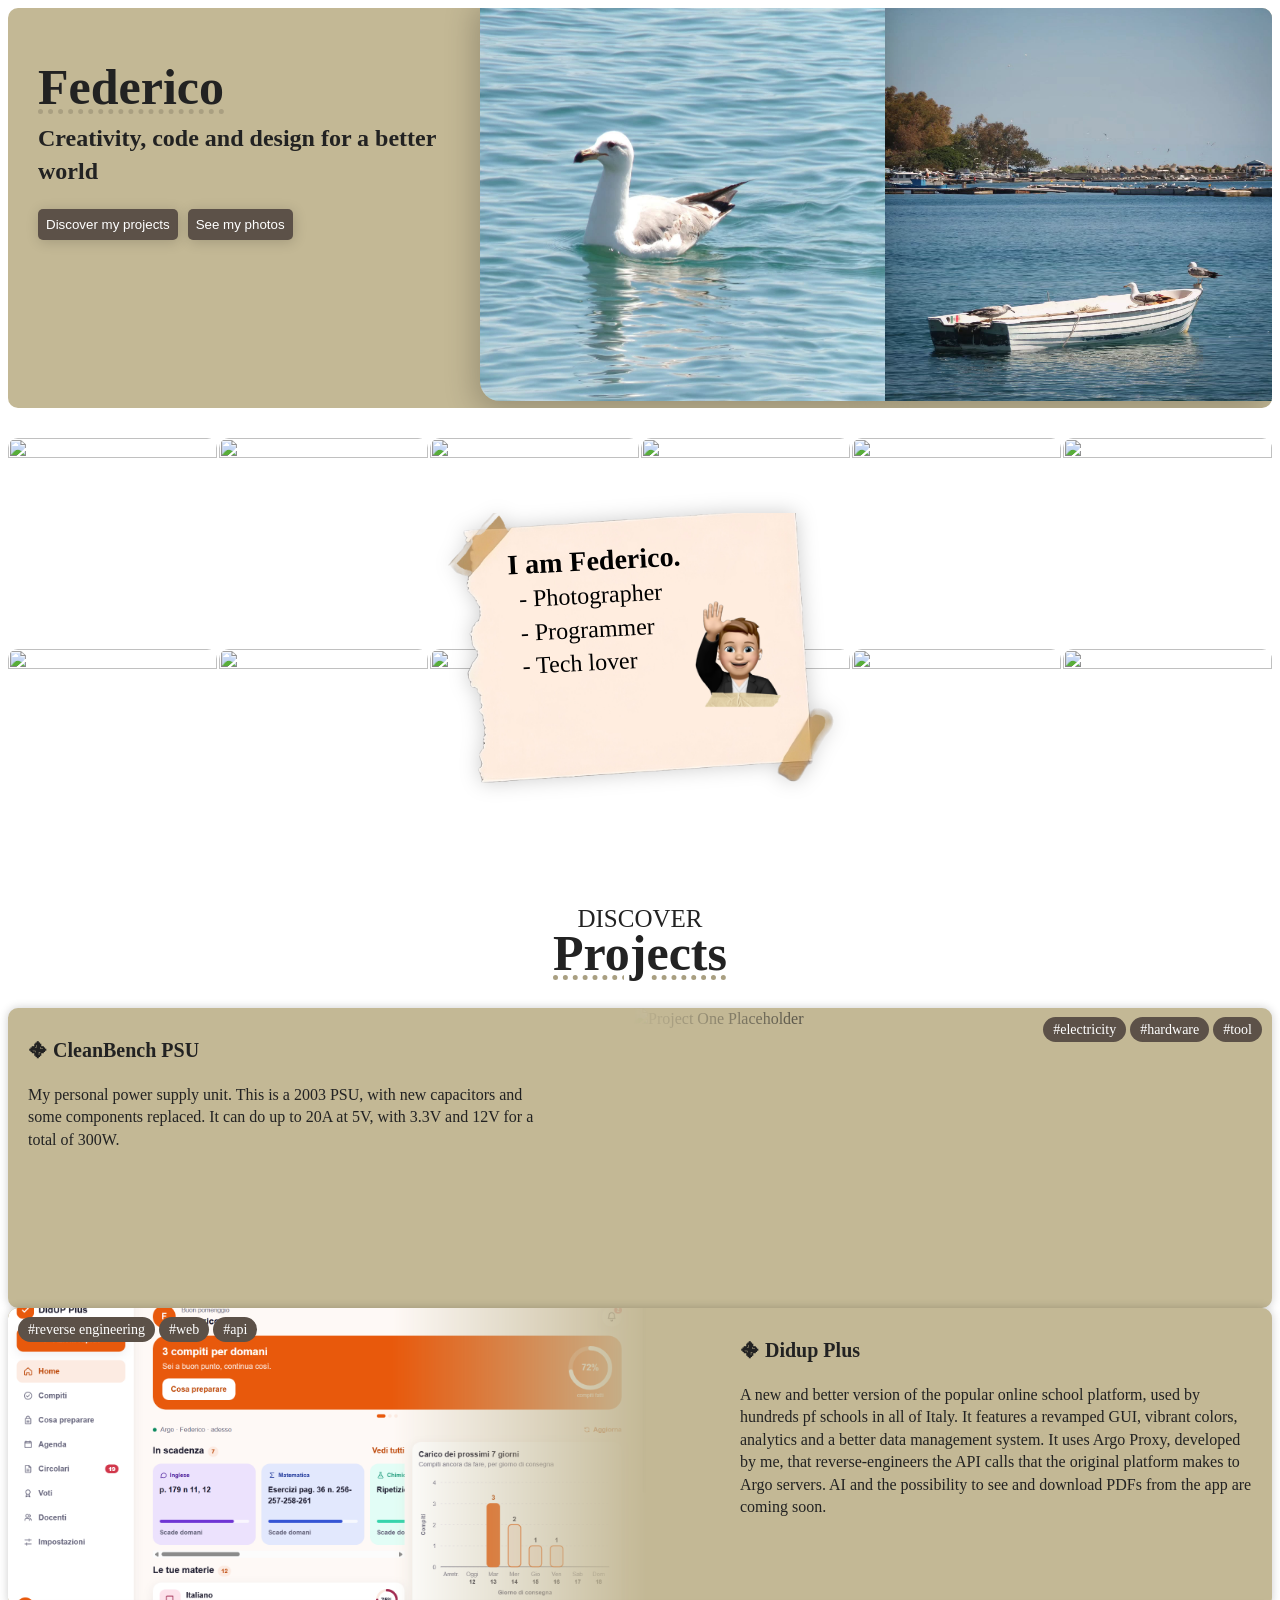
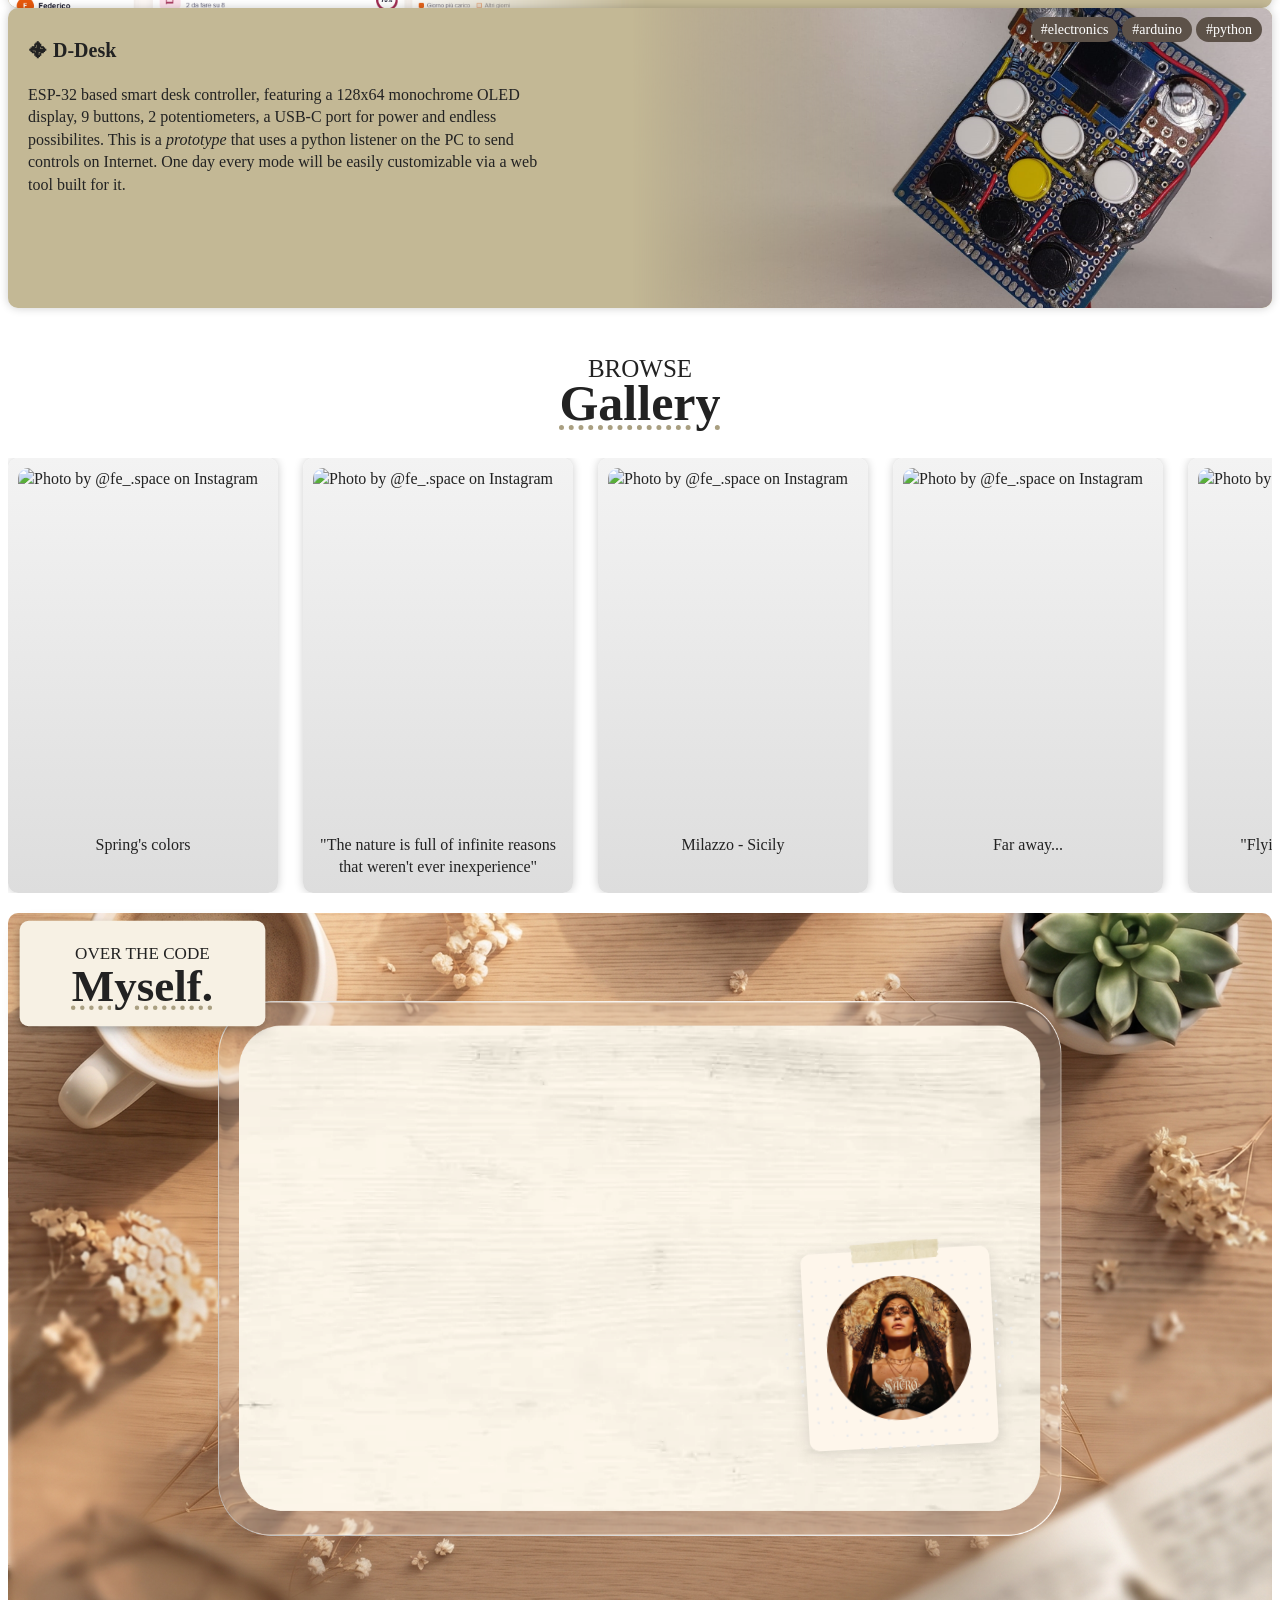
==== index.html @ 1bcc0d18 "Added a new section: over the code - myself." ====
<!doctype html>
<html class="no-js" lang="en">

<head>
  <meta charset="utf-8">
  <meta name="viewport" content="width=device-width, initial-scale=1">
  <title></title>
  <link rel="stylesheet" href="css/style.css">
  <meta name="description" content="">

  <meta property="og:title" content="">
  <meta property="og:type" content="">
  <meta property="og:url" content="">
  <meta property="og:image" content="">
  <meta property="og:image:alt" content="">

  <link rel="icon" href="/favicon.ico" sizes="any">
  <link rel="icon" href="/icon.svg" type="image/svg+xml">
  <link rel="apple-touch-icon" href="icon.png">

  <link rel="manifest" href="site.webmanifest">
  <meta name="theme-color" content="#fafafa">

</head>

<body>

  <!-- Add your site or application content here -->
  <div class="header">
    <div>
      <h1>Federico</h1>
      <h2>Creativity, code and design for a better world</h2>
      <div style="display: flex; flex-direction: row; align-items: center; gap: 10px">
        <button class="landbutton" href="#projects" onclick="document.getElementById('projects').scrollIntoView({behavior:'smooth'})">Discover my projects</button>
        <button class="landbutton">See my photos</button>
      </div>
    </div>
    <div style="display: flex; flex-direction: row; align-items: center; margin-left: 20px;">
      <img class="img" src="img/fotografia2.jpg" alt="Fotografia scattata da Federico Mollura. @fe_.space su Instagram" style="width: 45vh; height: 45vh; border-bottom-left-radius: 20px; z-index: 1;">
      <img class="img" src="img/fotografia.jpg" alt="Fotografia scattata da Federico Mollura. @fe_.space su Instagram" style="width: 43vh; height: 45vh;">
    </div>
  </div>
  <div class="whoiam">
    <div class="papernote">
      <div style="display: flex; flex-direction: row;">
        <p style="z-index: 1; color: black; font-size: 28px; transform: rotate(-3deg);"><strong>I am Federico.</strong></p>
        <img src="img/Firefly.png" style="width: 110px; height: 130px; background-size: contain; transform: translateY(60%)">
      </div>
      <p style="z-index: 1; color: black; font-size: 24px; transform: translateY(-90%) rotate(-3deg) translateX(-40%);">- Photographer <br>- Programmer<br>- Tech lover</p>
    </div>
    <div class="photoback">
      <img src="https://scontent-mxp1-1.cdninstagram.com/v/t51.82787-15/694752211_17926514304295552_3298566990428655380_n.heic?stp=dst-jpg_e35_tt6&_nc_cat=103&ig_cache_key=Mzg5NDkzMTY3MTYwOTU4NDUyNQ%3D%3D.3-ccb7-5&ccb=7-5&_nc_sid=58cdad&efg=eyJ2ZW5jb2RlX3RhZyI6IkNBUk9VU0VMX0lURU0ueHBpZHMuMTQ0MC5zZHIucmVndWxhcl9waG90by5DMyJ9&_nc_ohc=cgPvS-RehRUQ7kNvwHwN7tc&_nc_oc=AdpQob0wAF5-AgLeHb43C_I-YpGAQAh4UIuR8sUR1M51J4yQ15p5r2DZGm0qpWw2BRM&_nc_zt=23&_nc_ht=scontent-mxp1-1.cdninstagram.com&_nc_gid=dNH8mIDkaWJFCeUypTxeTg&_nc_ss=7b6a8&oh=00_AQPoujNnMoCywHDgbZoyiYGn2Vu1UxhY-8ObObSAnesJBA&oe=6AD1AC8B" class="photobackimg">
      <img src="https://scontent-mxp2-1.cdninstagram.com/v/t51.82787-15/616162333_17909424300295552_1090609740255352349_n.heic?stp=dst-jpg_e35_tt6&_nc_cat=109&ig_cache_key=MzgwOTkxMDc1Mzc0NzI3OTExNA%3D%3D.3-ccb7-5&ccb=7-5&_nc_sid=58cdad&efg=eyJ2ZW5jb2RlX3RhZyI6IkNBUk9VU0VMX0lURU0ueHBpZHMuMTQ0MC5zZHIucmVndWxhcl9waG90by5DMyJ9&_nc_ohc=xv7ro9w3o4gQ7kNvwHVk40H&_nc_oc=AdqWUt0wAMclQB5NsagentM06WYPrIeSrCgJX_n8h07zLFzEmczkd-1oettVkatBZa0&_nc_zt=23&_nc_ht=scontent-mxp2-1.cdninstagram.com&_nc_gid=dNH8mIDkaWJFCeUypTxeTg&_nc_ss=7b6a8&oh=00_AQNoSjO0k5PsClSF3qZrsclelx2lszEYRwxxM0TgTSX8Wg&oe=6AD1A4A9" class="photobackimg">
      <img src="https://scontent-mxp1-1.cdninstagram.com/v/t51.82787-15/684208498_17924137611295552_2024595250336661425_n.heic?stp=dst-jpg_e35_tt6&_nc_cat=103&ig_cache_key=Mzg4NDA3NDQxNTkzNjA2NDI2MQ%3D%3D.3-ccb7-5&ccb=7-5&_nc_sid=58cdad&efg=eyJ2ZW5jb2RlX3RhZyI6IkNBUk9VU0VMX0lURU0ueHBpZHMuMTQ0MC5zZHIucmVndWxhcl9waG90by5DMyJ9&_nc_ohc=EcfKnEUEhAAQ7kNvwEAsdLp&_nc_oc=Adr420mxPPPlWw6ymq4kDrSqRyITiFeHodePIASRgletDROq-ReJRmqVRAIqQtpwiuo&_nc_zt=23&_nc_ht=scontent-mxp1-1.cdninstagram.com&_nc_gid=dNH8mIDkaWJFCeUypTxeTg&_nc_ss=7b6a8&oh=00_AQOz_FYwjhmOEG32XuL4PatWstpo5vKPodazbo3YTDf9tQ&oe=6AD19E1F" class="photobackimg">
      <img src="https://scontent-mxp2-1.cdninstagram.com/v/t51.82787-15/608406756_17907754653295552_7006275086131596168_n.heic?stp=dst-jpg_e35_tt6&_nc_cat=105&ig_cache_key=Mzc5ODk3MTU5MTgxNzAzMzg0Mw%3D%3D.3-ccb7-5&ccb=7-5&_nc_sid=58cdad&efg=eyJ2ZW5jb2RlX3RhZyI6IkNBUk9VU0VMX0lURU0ueHBpZHMuMTQ0MC5zZHIucmVndWxhcl9waG90by5DMyJ9&_nc_ohc=SEUB8qQCjRgQ7kNvwFvphNo&_nc_oc=AdrvPaqAnakDbFEPl8axDrhUiRTSGCzMApWlQC8gNvZ5E_OahvaMd8v67qdavDLX_xY&_nc_zt=23&_nc_ht=scontent-mxp2-1.cdninstagram.com&_nc_gid=dNH8mIDkaWJFCeUypTxeTg&_nc_ss=7b6a8&oh=00_AQNknQl9N2tx6g5XS2Al_kOX8jm-vg8PSTo5MywN5COUvA&oe=6AD188EA" class="photobackimg">
      <img src="https://scontent-mxp2-1.cdninstagram.com/v/t51.82787-15/681056170_17924137563295552_4009457221015668045_n.heic?stp=dst-jpg_e35_tt6&_nc_cat=101&ig_cache_key=Mzg4NDA3NDM4NDE4NTE5MzEzNw%3D%3D.3-ccb7-5&ccb=7-5&_nc_sid=58cdad&efg=eyJ2ZW5jb2RlX3RhZyI6IkNBUk9VU0VMX0lURU0ueHBpZHMuMTQ0MC5zZHIucmVndWxhcl9waG90by5DMyJ9&_nc_ohc=TD1xwTYC-ysQ7kNvwHramKO&_nc_oc=Ado3m3O-HeqvvLOb9w5Qrs8aoJ1orafLYqoTeqK_AkHueaYYT0u5CmBem3LLqYk8bJo&_nc_zt=23&_nc_ht=scontent-mxp2-1.cdninstagram.com&_nc_gid=dNH8mIDkaWJFCeUypTxeTg&_nc_ss=7b6a8&oh=00_AQP6PbFtaxqYSE9VRQ-NRLhXYcXr_UIccOnSUKl7US3bpA&oe=6AD1A9E0" class="photobackimg">
      <img src="https://scontent-mxp2-1.cdninstagram.com/v/t51.82787-15/684162093_17924137593295552_3014340497567656735_n.heic?stp=dst-jpg_e35_tt6&_nc_cat=109&ig_cache_key=Mzg4NDA3NDM5OTMyNjYzNjk4NQ%3D%3D.3-ccb7-5&ccb=7-5&_nc_sid=58cdad&efg=eyJ2ZW5jb2RlX3RhZyI6IkNBUk9VU0VMX0lURU0ueHBpZHMuMTQ0MC5zZHIucmVndWxhcl9waG90by5DMyJ9&_nc_ohc=LmqUnTvnvbwQ7kNvwH_dIGx&_nc_oc=AdqQ9IF3yCAqDwpEjJ2bK5F44qQY5JJHq5PNQnxsGq5p04-B-uD_vTEihPMJnhLcBA4&_nc_zt=23&_nc_ht=scontent-mxp2-1.cdninstagram.com&_nc_gid=dNH8mIDkaWJFCeUypTxeTg&_nc_ss=7b6a8&oh=00_AQMqi_IdToc8ftIkXJNPtsyHjmcD3UmqscFrNGr_zoO5VA&oe=6AD18735" class="photobackimg">
      <img src="https://scontent-mxp2-1.cdninstagram.com/v/t51.82787-15/695781601_17926514322295552_8748760859803264973_n.heic?stp=dst-jpg_e35_tt6&_nc_cat=104&ig_cache_key=Mzg5NDkzMTY4NTE0ODc4MjU2Nw%3D%3D.3-ccb7-5&ccb=7-5&_nc_sid=58cdad&efg=eyJ2ZW5jb2RlX3RhZyI6IkNBUk9VU0VMX0lURU0ueHBpZHMuMTQ0MC5zZHIucmVndWxhcl9waG90by5DMyJ9&_nc_ohc=1Dll3xRfqa0Q7kNvwEc632O&_nc_oc=Ado099y5XY-pFJCdnTEdplwKBaGVZkJkr2iOchKQCu3lELO1SjQH61U6QUEWkdsQb3k&_nc_zt=23&_nc_ht=scontent-mxp2-1.cdninstagram.com&_nc_gid=dNH8mIDkaWJFCeUypTxeTg&_nc_ss=7b6a8&oh=00_AQPZQsX_peacdXVEYnKarLlObcVT_4yBEJcA6Gv8-zd9Mw&oe=6AD192C0" class="photobackimg">
      <img src="https://scontent-mxp2-1.cdninstagram.com/v/t51.82787-15/658763456_17920599369295552_7227553354854781475_n.heic?stp=dst-jpg_e35_tt6&_nc_cat=101&ig_cache_key=Mzg2NzE4MTc3MTM4OTc5MjYzMA%3D%3D.3-ccb7-5&ccb=7-5&_nc_sid=58cdad&efg=eyJ2ZW5jb2RlX3RhZyI6IkNBUk9VU0VMX0lURU0ueHBpZHMuMTQ0MC5zZHIucmVndWxhcl9waG90by5DMyJ9&_nc_ohc=xHzm9lUxoq0Q7kNvwHctCcX&_nc_oc=Adp4pfMtPn2g9r-iwYJcGnEieQkPtrDiVEeDm8JBI3C98L9-Tq2EeoF90QJVkQMMEXk&_nc_zt=23&_nc_ht=scontent-mxp2-1.cdninstagram.com&_nc_gid=dNH8mIDkaWJFCeUypTxeTg&_nc_ss=7b6a8&oh=00_AQMKCWttY4_UJ9Wreb9G_5nC-Uh0C0TL7T-vhMZNt8SL2g&oe=6AD18E9E" class="photobackimg">
      <img src="https://scontent-mxp1-1.cdninstagram.com/v/t51.82787-15/658961720_17920599315295552_2934881445820706120_n.heic?stp=dst-jpg_e35_tt6&_nc_cat=102&ig_cache_key=Mzg2NzE4MTczNjQyNjA3MDMzNQ%3D%3D.3-ccb7-5&ccb=7-5&_nc_sid=58cdad&efg=eyJ2ZW5jb2RlX3RhZyI6IkNBUk9VU0VMX0lURU0ueHBpZHMuMTQ0MC5zZHIucmVndWxhcl9waG90by5DMyJ9&_nc_ohc=80_34mojnUkQ7kNvwGx478x&_nc_oc=AdoRRWns4FPf0Mc8I5EWmGHODAFQc4zSyjw266eK30IcvH_wJqQ6UV1InE6ZtcKmPzg&_nc_zt=23&_nc_ht=scontent-mxp1-1.cdninstagram.com&_nc_gid=dNH8mIDkaWJFCeUypTxeTg&_nc_ss=7b6a8&oh=00_AQM7fR5BIuxoZ0aROgdprdzziXCPLuQsQTG9H9-d3awNew&oe=6AD1AEFC" class="photobackimg">
      <img src="https://scontent-mxp2-1.cdninstagram.com/v/t51.82787-15/571837122_17900730696295552_5895396275147278795_n.heic?stp=dst-jpg_e35_tt6&_nc_cat=104&ig_cache_key=Mzc1MTc5MzcwMzA3MDI4OTExNQ%3D%3D.3-ccb7-5&ccb=7-5&_nc_sid=58cdad&efg=eyJ2ZW5jb2RlX3RhZyI6IkNBUk9VU0VMX0lURU0ueHBpZHMuMTQ0MC5zZHIucmVndWxhcl9waG90by5DMyJ9&_nc_ohc=0KFy6a3DV8AQ7kNvwGQMsv2&_nc_oc=AdoYFnvGBBFdpG702iW-UG3xGVJoVMmoIKmcmp5yKw4nmY_5c2W5laE9tKIXVbucOFg&_nc_zt=23&_nc_ht=scontent-mxp2-1.cdninstagram.com&_nc_gid=dNH8mIDkaWJFCeUypTxeTg&_nc_ss=7b6a8&oh=00_AQOWqCmMSt1dlntGtEIUZlEiqBJ1DheJGPPYTglCNn6D5g&oe=6AD1B961" class="photobackimg">
      <img src="https://scontent-mxp1-1.cdninstagram.com/v/t51.82787-15/694752211_17926514304295552_3298566990428655380_n.heic?stp=dst-jpg_e35_tt6&_nc_cat=103&ig_cache_key=Mzg5NDkzMTY3MTYwOTU4NDUyNQ%3D%3D.3-ccb7-5&ccb=7-5&_nc_sid=58cdad&efg=eyJ2ZW5jb2RlX3RhZyI6IkNBUk9VU0VMX0lURU0ueHBpZHMuMTQ0MC5zZHIucmVndWxhcl9waG90by5DMyJ9&_nc_ohc=cgPvS-RehRUQ7kNvwHwN7tc&_nc_oc=AdpQob0wAF5-AgLeHb43C_I-YpGAQAh4UIuR8sUR1M51J4yQ15p5r2DZGm0qpWw2BRM&_nc_zt=23&_nc_ht=scontent-mxp1-1.cdninstagram.com&_nc_gid=dNH8mIDkaWJFCeUypTxeTg&_nc_ss=7b6a8&oh=00_AQPoujNnMoCywHDgbZoyiYGn2Vu1UxhY-8ObObSAnesJBA&oe=6AD1AC8B" class="photobackimghid">
      <img src="https://scontent-mxp2-1.cdninstagram.com/v/t51.82787-15/616162333_17909424300295552_1090609740255352349_n.heic?stp=dst-jpg_e35_tt6&_nc_cat=109&ig_cache_key=MzgwOTkxMDc1Mzc0NzI3OTExNA%3D%3D.3-ccb7-5&ccb=7-5&_nc_sid=58cdad&efg=eyJ2ZW5jb2RlX3RhZyI6IkNBUk9VU0VMX0lURU0ueHBpZHMuMTQ0MC5zZHIucmVndWxhcl9waG90by5DMyJ9&_nc_ohc=xv7ro9w3o4gQ7kNvwHVk40H&_nc_oc=AdqWUt0wAMclQB5NsagentM06WYPrIeSrCgJX_n8h07zLFzEmczkd-1oettVkatBZa0&_nc_zt=23&_nc_ht=scontent-mxp2-1.cdninstagram.com&_nc_gid=dNH8mIDkaWJFCeUypTxeTg&_nc_ss=7b6a8&oh=00_AQNoSjO0k5PsClSF3qZrsclelx2lszEYRwxxM0TgTSX8Wg&oe=6AD1A4A9" class="photobackimghid">
    </div>
  </div>

  <div class="projects" id="projects">
    <div class="title">
      <p>DISCOVER</p>
      <h1>Projects</h1>
    </div>
    <div class="project">
      <div class="project-pills">
        <span class="pill">#electricity</span>
        <span class="pill">#hardware</span>
        <span class="pill">#tool</span>
      </div>
      <div class="project-content">
        <h3>🟇 CleanBench PSU</h3>
        <p>My personal power supply unit. This is a 2003 PSU, with new capacitors and some components replaced. It can do up to 20A at 5V, with 3.3V and 12V for a total of 300W.</p>
      </div>
      <img src="https://www.minitool.com/images/uploads/2020/08/power-supply-unit-1.jpg" alt="Project One Placeholder">
    </div>
    <div class="project-rev">
      <div class="project-pills-rev">
        <span class="pill-rev">#reverse engineering</span>
        <span class="pill-rev">#web</span>
        <span class="pill-rev">#api</span>
      </div>
      <div class="project-content-rev">
        <h3>🟇 Didup Plus</h3>
            <p>A new and better version of the popular online school platform, used by hundreds pf schools in all of Italy. It features a revamped GUI, vibrant colors, analytics and a better data management system. It uses Argo Proxy, developed by me, that reverse-engineers the API calls that the original platform makes to Argo servers. AI and the possibility to see and download PDFs from the app are coming soon.</p>
      </div>
      <img src="img/DidUP%20Plus.png" alt="Project Two Placeholder">
    </div>
    <div class="project">
      <div class="project-pills">
        <span class="pill">#electronics</span>
        <span class="pill">#arduino</span>
        <span class="pill">#python</span>
      </div>
      <div class="project-content">
        <h3>🟇 D-Desk</h3>
        <p>ESP-32 based smart desk controller, featuring a 128x64 monochrome OLED display, 9 buttons, 2 potentiometers, a USB-C port for power and endless possibilites. This is a <em>prototype</em> that uses a python listener on the PC to send controls on Internet. One day every mode will be easily customizable via a web tool built for it.</p>
      </div>
      <img src="img/d-desk.jpeg" alt="D-Desk">
    </div>
  </div>
  <div id="photos" class="photos">
    <div class="title">
      <p>BROWSE</p>
      <h1>Gallery</h1>
    </div>
    <div class="gallery-cards" tab-index="0">
      <div class="track">
        <!-- Primo set -->
        <div class="card"><img src="https://scontent-mxp1-1.cdninstagram.com/v/t51.82787-15/694752211_17926514304295552_3298566990428655380_n.heic?stp=dst-jpg_e35_tt6&_nc_cat=103&ig_cache_key=Mzg5NDkzMTY3MTYwOTU4NDUyNQ%3D%3D.3-ccb7-5&ccb=7-5&_nc_sid=58cdad&efg=eyJ2ZW5jb2RlX3RhZyI6IkNBUk9VU0VMX0lURU0ueHBpZHMuMTQ0MC5zZHIucmVndWxhcl9waG90by5DMyJ9&_nc_ohc=cgPvS-RehRUQ7kNvwHwN7tc&_nc_oc=AdpQob0wAF5-AgLeHb43C_I-YpGAQAh4UIuR8sUR1M51J4yQ15p5r2DZGm0qpWw2BRM&_nc_zt=23&_nc_ht=scontent-mxp1-1.cdninstagram.com&_nc_gid=dNH8mIDkaWJFCeUypTxeTg&_nc_ss=7b6a8&oh=00_AQPoujNnMoCywHDgbZoyiYGn2Vu1UxhY-8ObObSAnesJBA&oe=6AD1AC8B" alt="Photo by @fe_.space on Instagram"><p>Spring's colors</p></div>
        <div class="card"><img src="https://scontent-mxp2-1.cdninstagram.com/v/t51.82787-15/616162333_17909424300295552_1090609740255352349_n.heic?stp=dst-jpg_e35_tt6&_nc_cat=109&ig_cache_key=MzgwOTkxMDc1Mzc0NzI3OTExNA%3D%3D.3-ccb7-5&ccb=7-5&_nc_sid=58cdad&efg=eyJ2ZW5jb2RlX3RhZyI6IkNBUk9VU0VMX0lURU0ueHBpZHMuMTQ0MC5zZHIucmVndWxhcl9waG90by5DMyJ9&_nc_ohc=xv7ro9w3o4gQ7kNvwHVk40H&_nc_oc=AdqWUt0wAMclQB5NsagentM06WYPrIeSrCgJX_n8h07zLFzEmczkd-1oettVkatBZa0&_nc_zt=23&_nc_ht=scontent-mxp2-1.cdninstagram.com&_nc_gid=dNH8mIDkaWJFCeUypTxeTg&_nc_ss=7b6a8&oh=00_AQNoSjO0k5PsClSF3qZrsclelx2lszEYRwxxM0TgTSX8Wg&oe=6AD1A4A9" alt="Photo by @fe_.space on Instagram"><p>"The nature is full of infinite reasons that weren't ever inexperience"</p></div>
        <div class="card"><img src="https://scontent-mxp1-1.cdninstagram.com/v/t51.82787-15/684208498_17924137611295552_2024595250336661425_n.heic?stp=dst-jpg_e35_tt6&_nc_cat=103&ig_cache_key=Mzg4NDA3NDQxNTkzNjA2NDI2MQ%3D%3D.3-ccb7-5&ccb=7-5&_nc_sid=58cdad&efg=eyJ2ZW5jb2RlX3RhZyI6IkNBUk9VU0VMX0lURU0ueHBpZHMuMTQ0MC5zZHIucmVndWxhcl9waG90by5DMyJ9&_nc_ohc=EcfKnEUEhAAQ7kNvwEAsdLp&_nc_oc=Adr420mxPPPlWw6ymq4kDrSqRyITiFeHodePIASRgletDROq-ReJRmqVRAIqQtpwiuo&_nc_zt=23&_nc_ht=scontent-mxp1-1.cdninstagram.com&_nc_gid=dNH8mIDkaWJFCeUypTxeTg&_nc_ss=7b6a8&oh=00_AQOz_FYwjhmOEG32XuL4PatWstpo5vKPodazbo3YTDf9tQ&oe=6AD19E1F" alt="Photo by @fe_.space on Instagram"><p>Milazzo - Sicily</p></div>
        <div class="card"><img src="https://scontent-mxp2-1.cdninstagram.com/v/t51.82787-15/608406756_17907754653295552_7006275086131596168_n.heic?stp=dst-jpg_e35_tt6&_nc_cat=105&ig_cache_key=Mzc5ODk3MTU5MTgxNzAzMzg0Mw%3D%3D.3-ccb7-5&ccb=7-5&_nc_sid=58cdad&efg=eyJ2ZW5jb2RlX3RhZyI6IkNBUk9VU0VMX0lURU0ueHBpZHMuMTQ0MC5zZHIucmVndWxhcl9waG90by5DMyJ9&_nc_ohc=SEUB8qQCjRgQ7kNvwFvphNo&_nc_oc=AdrvPaqAnakDbFEPl8axDrhUiRTSGCzMApWlQC8gNvZ5E_OahvaMd8v67qdavDLX_xY&_nc_zt=23&_nc_ht=scontent-mxp2-1.cdninstagram.com&_nc_gid=dNH8mIDkaWJFCeUypTxeTg&_nc_ss=7b6a8&oh=00_AQNknQl9N2tx6g5XS2Al_kOX8jm-vg8PSTo5MywN5COUvA&oe=6AD188EA" alt="Photo by @fe_.space on Instagram"><p>Far away...</p></div>
        <div class="card"><img src="https://scontent-mxp2-1.cdninstagram.com/v/t51.82787-15/681056170_17924137563295552_4009457221015668045_n.heic?stp=dst-jpg_e35_tt6&_nc_cat=101&ig_cache_key=Mzg4NDA3NDM4NDE4NTE5MzEzNw%3D%3D.3-ccb7-5&ccb=7-5&_nc_sid=58cdad&efg=eyJ2ZW5jb2RlX3RhZyI6IkNBUk9VU0VMX0lURU0ueHBpZHMuMTQ0MC5zZHIucmVndWxhcl9waG90by5DMyJ9&_nc_ohc=TD1xwTYC-ysQ7kNvwHramKO&_nc_oc=Ado3m3O-HeqvvLOb9w5Qrs8aoJ1orafLYqoTeqK_AkHueaYYT0u5CmBem3LLqYk8bJo&_nc_zt=23&_nc_ht=scontent-mxp2-1.cdninstagram.com&_nc_gid=dNH8mIDkaWJFCeUypTxeTg&_nc_ss=7b6a8&oh=00_AQP6PbFtaxqYSE9VRQ-NRLhXYcXr_UIccOnSUKl7US3bpA&oe=6AD1A9E0" alt="Photo by @fe_.space on Instagram"><p>"Flying above all of this."</p></div>
        <div class="card"><img src="https://scontent-mxp2-1.cdninstagram.com/v/t51.82787-15/684162093_17924137593295552_3014340497567656735_n.heic?stp=dst-jpg_e35_tt6&_nc_cat=109&ig_cache_key=Mzg4NDA3NDM5OTMyNjYzNjk4NQ%3D%3D.3-ccb7-5&ccb=7-5&_nc_sid=58cdad&efg=eyJ2ZW5jb2RlX3RhZyI6IkNBUk9VU0VMX0lURU0ueHBpZHMuMTQ0MC5zZHIucmVndWxhcl9waG90by5DMyJ9&_nc_ohc=LmqUnTvnvbwQ7kNvwH_dIGx&_nc_oc=AdqQ9IF3yCAqDwpEjJ2bK5F44qQY5JJHq5PNQnxsGq5p04-B-uD_vTEihPMJnhLcBA4&_nc_zt=23&_nc_ht=scontent-mxp2-1.cdninstagram.com&_nc_gid=dNH8mIDkaWJFCeUypTxeTg&_nc_ss=7b6a8&oh=00_AQMqi_IdToc8ftIkXJNPtsyHjmcD3UmqscFrNGr_zoO5VA&oe=6AD18735" alt="Photo by @fe_.space on Instagram"><p>"How do you explain the sea to those who only see water..."</p></div>
        <!-- Secondo set (copia identica) -->
        <div class="card"><img src="https://scontent-mxp1-1.cdninstagram.com/v/t51.82787-15/694752211_17926514304295552_3298566990428655380_n.heic?stp=dst-jpg_e35_tt6&_nc_cat=103&ig_cache_key=Mzg5NDkzMTY3MTYwOTU4NDUyNQ%3D%3D.3-ccb7-5&ccb=7-5&_nc_sid=58cdad&efg=eyJ2ZW5jb2RlX3RhZyI6IkNBUk9VU0VMX0lURU0ueHBpZHMuMTQ0MC5zZHIucmVndWxhcl9waG90by5DMyJ9&_nc_ohc=cgPvS-RehRUQ7kNvwHwN7tc&_nc_oc=AdpQob0wAF5-AgLeHb43C_I-YpGAQAh4UIuR8sUR1M51J4yQ15p5r2DZGm0qpWw2BRM&_nc_zt=23&_nc_ht=scontent-mxp1-1.cdninstagram.com&_nc_gid=dNH8mIDkaWJFCeUypTxeTg&_nc_ss=7b6a8&oh=00_AQPoujNnMoCywHDgbZoyiYGn2Vu1UxhY-8ObObSAnesJBA&oe=6AD1AC8B" alt="Milazzo - Sicily"><p>Milazzo - Sicily</p></div>
        <div class="card"><img src="https://scontent-mxp2-1.cdninstagram.com/v/t51.82787-15/616162333_17909424300295552_1090609740255352349_n.heic?stp=dst-jpg_e35_tt6&_nc_cat=109&ig_cache_key=MzgwOTkxMDc1Mzc0NzI3OTExNA%3D%3D.3-ccb7-5&ccb=7-5&_nc_sid=58cdad&efg=eyJ2ZW5jb2RlX3RhZyI6IkNBUk9VU0VMX0lURU0ueHBpZHMuMTQ0MC5zZHIucmVndWxhcl9waG90by5DMyJ9&_nc_ohc=xv7ro9w3o4gQ7kNvwHVk40H&_nc_oc=AdqWUt0wAMclQB5NsagentM06WYPrIeSrCgJX_n8h07zLFzEmczkd-1oettVkatBZa0&_nc_zt=23&_nc_ht=scontent-mxp2-1.cdninstagram.com&_nc_gid=dNH8mIDkaWJFCeUypTxeTg&_nc_ss=7b6a8&oh=00_AQNoSjO0k5PsClSF3qZrsclelx2lszEYRwxxM0TgTSX8Wg&oe=6AD1A4A9" alt="Milazzo - Sicily"><p>Milazzo - Sicily</p></div>
        <div class="card"><img src="https://scontent-mxp1-1.cdninstagram.com/v/t51.82787-15/684208498_17924137611295552_2024595250336661425_n.heic?stp=dst-jpg_e35_tt6&_nc_cat=103&ig_cache_key=Mzg4NDA3NDQxNTkzNjA2NDI2MQ%3D%3D.3-ccb7-5&ccb=7-5&_nc_sid=58cdad&efg=eyJ2ZW5jb2RlX3RhZyI6IkNBUk9VU0VMX0lURU0ueHBpZHMuMTQ0MC5zZHIucmVndWxhcl9waG90by5DMyJ9&_nc_ohc=EcfKnEUEhAAQ7kNvwEAsdLp&_nc_oc=Adr420mxPPPlWw6ymq4kDrSqRyITiFeHodePIASRgletDROq-ReJRmqVRAIqQtpwiuo&_nc_zt=23&_nc_ht=scontent-mxp1-1.cdninstagram.com&_nc_gid=dNH8mIDkaWJFCeUypTxeTg&_nc_ss=7b6a8&oh=00_AQOz_FYwjhmOEG32XuL4PatWstpo5vKPodazbo3YTDf9tQ&oe=6AD19E1F" alt="Milazzo - Sicily"><p>Milazzo - Sicily</p></div>
        <div class="card"><img src="https://scontent-mxp2-1.cdninstagram.com/v/t51.82787-15/608406756_17907754653295552_7006275086131596168_n.heic?stp=dst-jpg_e35_tt6&_nc_cat=105&ig_cache_key=Mzc5ODk3MTU5MTgxNzAzMzg0Mw%3D%3D.3-ccb7-5&ccb=7-5&_nc_sid=58cdad&efg=eyJ2ZW5jb2RlX3RhZyI6IkNBUk9VU0VMX0lURU0ueHBpZHMuMTQ0MC5zZHIucmVndWxhcl9waG90by5DMyJ9&_nc_ohc=SEUB8qQCjRgQ7kNvwFvphNo&_nc_oc=AdrvPaqAnakDbFEPl8axDrhUiRTSGCzMApWlQC8gNvZ5E_OahvaMd8v67qdavDLX_xY&_nc_zt=23&_nc_ht=scontent-mxp2-1.cdninstagram.com&_nc_gid=dNH8mIDkaWJFCeUypTxeTg&_nc_ss=7b6a8&oh=00_AQNknQl9N2tx6g5XS2Al_kOX8jm-vg8PSTo5MywN5COUvA&oe=6AD188EA" alt="Milazzo - Sicily"><p>Milazzo - Sicily</p></div>
        <div class="card"><img src="https://scontent-mxp2-1.cdninstagram.com/v/t51.82787-15/681056170_17924137563295552_4009457221015668045_n.heic?stp=dst-jpg_e35_tt6&_nc_cat=101&ig_cache_key=Mzg4NDA3NDM4NDE4NTE5MzEzNw%3D%3D.3-ccb7-5&ccb=7-5&_nc_sid=58cdad&efg=eyJ2ZW5jb2RlX3RhZyI6IkNBUk9VU0VMX0lURU0ueHBpZHMuMTQ0MC5zZHIucmVndWxhcl9waG90by5DMyJ9&_nc_ohc=TD1xwTYC-ysQ7kNvwHramKO&_nc_oc=Ado3m3O-HeqvvLOb9w5Qrs8aoJ1orafLYqoTeqK_AkHueaYYT0u5CmBem3LLqYk8bJo&_nc_zt=23&_nc_ht=scontent-mxp2-1.cdninstagram.com&_nc_gid=dNH8mIDkaWJFCeUypTxeTg&_nc_ss=7b6a8&oh=00_AQP6PbFtaxqYSE9VRQ-NRLhXYcXr_UIccOnSUKl7US3bpA&oe=6AD1A9E0" alt="Milazzo - Sicily"><p>Milazzo - Sicily</p></div>
        <div class="card"><img src="https://scontent-mxp2-1.cdninstagram.com/v/t51.82787-15/684162093_17924137593295552_3014340497567656735_n.heic?stp=dst-jpg_e35_tt6&_nc_cat=109&ig_cache_key=Mzg4NDA3NDM5OTMyNjYzNjk4NQ%3D%3D.3-ccb7-5&ccb=7-5&_nc_sid=58cdad&efg=eyJ2ZW5jb2RlX3RhZyI6IkNBUk9VU0VMX0lURU0ueHBpZHMuMTQ0MC5zZHIucmVndWxhcl9waG90by5DMyJ9&_nc_ohc=LmqUnTvnvbwQ7kNvwH_dIGx&_nc_oc=AdqQ9IF3yCAqDwpEjJ2bK5F44qQY5JJHq5PNQnxsGq5p04-B-uD_vTEihPMJnhLcBA4&_nc_zt=23&_nc_ht=scontent-mxp2-1.cdninstagram.com&_nc_gid=dNH8mIDkaWJFCeUypTxeTg&_nc_ss=7b6a8&oh=00_AQMqi_IdToc8ftIkXJNPtsyHjmcD3UmqscFrNGr_zoO5VA&oe=6AD18735" alt="Milazzo - Sicily"><p>Milazzo - Sicily</p></div>
      </div>
    </div>
  </div>
  <div class="mylife">
    <div class="title" style="position: absolute; z-index: 2; padding: 10px; background: #f7f1e4; transform: scale(0.9); box-shadow: 0 4px 8px 0 rgba(0, 0, 0, 0.2), 0 6px 20px 0 rgba(0, 0, 0, 0.19); top: 2px; left: -2px; border-radius: 10px; width: 20%">
      <p style="margin: 0; font-size: 19px">OVER THE CODE</p>
      <h1>Myself.</h1>
    </div>
    <div class="mylife-content">
      <div class="container">
        <button class="music" type="button" aria-label="Mostra la didascalia sulla musica" aria-pressed="false">
          <span class="music-inner">
            <span class="music-face music-front" aria-hidden="true">
              <img src="/img/sacro.png" alt="">
            </span>
            <span class="music-face music-back">
              <span>La musica è una delle mie fonti di ispirazione.</span>
            </span>
          </span>
        </button>
      </div>
    </div>
  </div>
  <script src="js/app.js"></script>

</body>

</html>
---- css/style.css ----
/*! HTML5 Boilerplate v9.0.1 | MIT License | https://html5boilerplate.com/ */

/* main.css 3.0.0 | MIT License | https://github.com/h5bp/main.css#readme */
/*
 * What follows is the result of much research on cross-browser styling.
 * Credit left inline and big thanks to Nicolas Gallagher, Jonathan Neal,
 * Kroc Camen, and the H5BP dev community and team.
 */

/* ==========================================================================
   Base styles: opinionated defaults
   ========================================================================== */

html {
  color: #222;
  font-size: 1em;
  line-height: 1.4;
}
body {
  overflow-x: hidden;
}

@font-face {
  font-family: 'StayWithMe';
  src: url('../font/StayWithMe.otf') format('opentype');
  font-weight: normal;
  font-style: normal;
}
/* ==========================================================================
   header - buttons, text and images
   ========================================================================== */
.header {
  display: flex;
  flex-direction: row;
  justify-content: space-between;
  background: #c3b895;
  padding: 30px;
  padding-top: 10px;
  padding-right: 0;
  margin-bottom: 30px;
  border-radius: 10px;
  height: 40vh;
  overflow: hidden;
}
h1 {
  font-size: 50px;
  margin-bottom: 0;
  text-decoration: underline dotted #a99f81 5px;
  text-underline-offset: 5px;
}
h2 {
  margin-top: 0;
  margin-right: 10px;
}
.img {
  box-shadow: -5px 10px 31px 0 rgba(0,0,0,0.22);
  -webkit-box-shadow: -5px 10px 31px 0 rgba(0,0,0,0.22);
}
.landbutton {
  padding: 8px;
  background: #5c5148;
  border-radius: 5px;
  border: none;
  box-shadow: 1px 2px 13px 0 rgba(0,0,0,0.17);
  -webkit-box-shadow: 1px 2px 13px 0 rgba(0,0,0,0.17);
  color: white;
}
.landbutton:hover {
  background: #4c4138;
  transform: scale(1.05);
  transition: background 0.3s ease, transform 0.3s ease;
}
.landbutton:active {
  background: #655a51;
  transform: scale(0.95);
  transition: background 0.15s ease, transform 0.15s ease;
}

/* ==========================================================================
   Landing section
   ========================================================================== */
.whoiam{
  display:  flex;
  justify-content: center;
  position: relative;
}
.photoback {
  display: grid;
  grid-template-columns: repeat(auto-fit, minmax(190px, 1fr));
  gap: 2px;
  width: 100%;
  max-width: 1340px;
  margin: 0 auto;
}
.photobackimg {
  width: 100%;
  aspect-ratio: 1 / 1;
  object-fit: cover;
  border-radius: 10px;
}
.photobackimghid{
  width: 100%;
  aspect-ratio: 1 / 1;
  object-fit: cover;
  border-radius: 10px;
  display: none;
}
@media (min-width: 1150px) {
  .photobackimghid{
    display: block;
  }
}
.papernote{
  display: flex;
  justify-content: flex-start;
  align-items: center;
  flex-direction: column;
  position: absolute;
  top: 50%;
  left: 50%;
  transform: translate(-50%, -50%);
  padding: 0 0 20px 20px;
  width: 490px;
  height: 250px;
  background-image: url("../img/Firefly_RemoveBackground.png");
  background-size: cover;
  background-repeat: no-repeat;
  background-position: center;
  filter: drop-shadow(0 0 10px rgba(0, 0, 0, 0.2));
  z-index: 1;
}

/* ==========================================================================
   Projects section
   ========================================================================== */
.title{
  text-align: center;
  margin-bottom: 20px;
  font-size: 30px;
}
.title h1{
  margin-top: 0;
}
.title p{
  margin-bottom: 0;
  font-size: 25px;
  transform: translateY(50%);
}
.project{
  display: flex;
  flex-direction: row;
  justify-content: space-between;
  border-radius: 10px;
  position: relative;
  background-color: rgb(195 184 149);
  box-shadow: 0 0 10px rgba(0, 0, 0, 0.2);
}
.project-content{
  padding: 8px 0 0 20px;
  margin-right: 20px;
  width: 40vw;
}
.project-content h3{
  font-size: 20px;
}
.project img{
  width: 50vw;
  height: 300px;
  object-fit: cover;
  -webkit-mask-image: linear-gradient(to left, black 60%, transparent 100%);
  mask-image: linear-gradient(to left, black 60%, transparent 100%);
  border-radius: 0 10px 10px 0;
}
.project-pills{
  position: absolute;
  right: 10px;
  top: 10px;
  z-index: 2;
}
.pill{
  padding: 5px 10px;
  background-color: #5c5148;
  color: white;
  border-radius: 20px;
  font-size: 14px;
}
.project-rev{
  display: flex;
  flex-direction: row-reverse;
  justify-content: space-between;
  border-radius: 10px;
  position: relative;
  background-color: rgb(195 184 149);
  box-shadow: 0 0 10px rgba(0, 0, 0, 0.2);
}
.project-content-rev{
  padding: 8px 20px 0 0;
  margin-left: 20px;
  width: 40vw;
}
.project-content-rev h3{
  font-size: 20px;
}
.project-rev img{
  width: 50vw;
  height: 300px;
  object-fit: cover;
  -webkit-mask-image: linear-gradient(to right, black 60%, transparent 100%);
  mask-image: linear-gradient(to right, black 60%, transparent 100%);
  border-radius: 10px 0 0 10px;
}
.project-pills-rev{
  position: absolute;
  left: 10px;
  top: 10px;
  z-index: 2;
}
.pill-rev{
  padding: 5px 10px;
  background-color: #5c5148;
  color: white;
  border-radius: 20px;
  font-size: 14px;
}
.project:hover {
  transform: scale(1.005);
  z-index: 3;
  background-color: rgb(214 204 170);
  transition: transform 0.3s ease, background-color 0.3s ease;
}
.project-rev:hover {
  transform: scale(1.005);
  z-index: 3;
  background-color: rgb(214 204 170);
  transition: transform 0.3s ease, background-color 0.3s ease;
}

/* ==========================================================================
   Gallery section
   ========================================================================== */
.gallery-cards {
  overflow: hidden;
  width: 100%;
}

.track {
  display: flex;
  align-items: center;
  gap: 25px;
  /* animation: scroll 30s linear infinite; */
  width: max-content; /* impedisce al track di restringersi */
}

/* Si ferma all'hover */
.gallery-cards:hover .track {
  animation-play-state: paused;
}

@keyframes scroll {
  from { transform: translateX(0); }
  to   { transform: translateX(-50%); }
}

.card {
  flex-shrink: 0; /* impedisce alle card di rimpicciolirsi */
  padding: 10px;
  background: linear-gradient(to bottom, #f3f3f3, #dddddd);
  border-radius: 10px;
  box-shadow: 0 0 10px rgba(0, 0, 0, 0.2);
  height: 415px;
}

.card img {
  border-radius: 10px;
  display: block;
  width: 250px;
  height: 350px;
  object-fit: cover;
}

.card p {
  font-family: "Times New Roman", Times, serif;
  text-align: center;
  max-width: 250px;
}

/* ==========================================================================
   Myself section
   ========================================================================== */
.mylife{
  position: relative;
  margin-top: 20px;
}
.mylife-content{
  border-radius: 10px;
  box-sizing: border-box;
  position: relative;
  width: 100%;
  height: auto;
  margin-inline: auto;
  background-image: url("../img/myself.png");
  background-size: cover;
  background-position: center;
  aspect-ratio: 16 / 9;
  padding: 9.2% 18.4%;
  overflow: hidden;
}
.container{
  width: 100%;
  height: 100%;
  position: relative;
}
.music{
  position: absolute;
  bottom: 40px;
  right: 20px;
  width: clamp(140px, 20vw, 240px);
  aspect-ratio: 1;
  padding: 0;
  border: 0;
  background: none;
  transform: rotate(-3deg);
  z-index: 5;
  perspective: 1000px;
  cursor: pointer;
}
.music-inner{
  position: absolute;
  inset: 0;
  display: block;
  transform-style: preserve-3d;
  transition: transform 700ms ease;
}
.music.is-flipped .music-inner{
  transform: rotateY(180deg);
}
.music-face{
  position: absolute;
  inset: 0;
  display: flex;
  align-items: center;
  justify-content: center;
  overflow: hidden;
  border-radius: 10px;
  backface-visibility: hidden;
  -webkit-backface-visibility: hidden;
}
.music-front{
  background: url("../img/COMPONENT 2_ MUSIC.png") center / cover no-repeat;
}
.music-back{
  padding: 12%;
  box-sizing: border-box;
  background: #f7f1e4;
  color: #30291f;
  box-shadow: 0 4px 8px rgba(0, 0, 0, 0.2), 0 6px 20px rgba(0, 0, 0, 0.19);
  font-size: clamp(14px, 1.5vw, 20px);
  line-height: 1.4;
  text-align: center;
  transform: rotateY(180deg);
}
.music:focus-visible{
  outline: 3px solid #5c5148;
  outline-offset: 5px;
}
.music img{
  width: 60%;
  aspect-ratio: 1;
  border-radius: 50%;
  animation: rotate 10s linear infinite;
}
@keyframes rotate {
  from { transform: rotate(0deg); }
  to   { transform: rotate(360deg); }
}
@media (prefers-reduced-motion: reduce){
  .music-inner{
    transition: none;
  }
  .music img{
    animation: none;
  }
}
/*
 * Remove text-shadow in selection highlight:
 * https://twitter.com/miketaylr/status/12228805301
 *
 * Customize the background color to match your design.
 */

::-moz-selection {
  background: rgb(192 195 0 / 0.34);
  text-shadow: none;
}

::selection {
  background: rgb(192 195 0 / 0.34);
  text-shadow: none;
}

/*
 * A better looking default horizontal rule
 */

hr {
  display: block;
  height: 1px;
  border: 0;
  border-top: 1px solid #ccc;
  margin: 1em 0;
  padding: 0;
}

/*
 * Remove the gap between audio, canvas, iframes,
 * images, videos and the bottom of their containers:
 * https://github.com/h5bp/html5-boilerplate/issues/440
 */

audio,
canvas,
iframe,
img,
svg,
video {
  vertical-align: middle;
}

/*
 * Remove default fieldset styles.
 */

fieldset {
  border: 0;
  margin: 0;
  padding: 0;
}

/*
 * Allow only vertical resizing of textareas.
 */

textarea {
  resize: vertical;
}

/* ==========================================================================
   Author's custom styles
   ========================================================================== */

/* ==========================================================================
   Helper classes
   ========================================================================== */

/*
 * Hide visually and from screen readers
 */

.hidden,
[hidden] {
  display: none !important;
}

/*
 * Hide only visually, but have it available for screen readers:
 * https://snook.ca/archives/html_and_css/hiding-content-for-accessibility
 *
 * 1. For long content, line feeds are not interpreted as spaces and small width
 *    causes content to wrap 1 word per line:
 *    https://medium.com/@jessebeach/beware-smushed-off-screen-accessible-text-5952a4c2cbfe
 */

.visually-hidden {
  border: 0;
  clip: rect(0, 0, 0, 0);
  height: 1px;
  margin: -1px;
  overflow: hidden;
  padding: 0;
  position: absolute;
  white-space: nowrap;
  width: 1px;
  /* 1 */
}

/*
 * Extends the .visually-hidden class to allow the element
 * to be focusable when navigated to via the keyboard:
 * https://www.drupal.org/node/897638
 */

.visually-hidden.focusable:active,
.visually-hidden.focusable:focus {
  clip: auto;
  height: auto;
  margin: 0;
  overflow: visible;
  position: static;
  white-space: inherit;
  width: auto;
}

/*
 * Hide visually and from screen readers, but maintain layout
 */

.invisible {
  visibility: hidden;
}

/*
 * Clearfix: contain floats
 *
 * The use of `table` rather than `block` is only necessary if using
 * `::before` to contain the top-margins of child elements.
 */

.clearfix::before,
.clearfix::after {
  content: "";
  display: table;
}

.clearfix::after {
  clear: both;
}

/* ==========================================================================
   EXAMPLE Media Queries for Responsive Design.
   These examples override the primary ('mobile first') styles.
   Modify as content requires.
   ========================================================================== */

@media only screen and (min-width: 35em) {
  /* Style adjustments for viewports that meet the condition */
}

@media print,
  (-webkit-min-device-pixel-ratio: 1.25),
  (min-resolution: 1.25dppx),
  (min-resolution: 120dpi) {
  /* Style adjustments for high resolution devices */
}

/* ==========================================================================
   Print styles.
   Inlined to avoid the additional HTTP request:
   https://www.phpied.com/delay-loading-your-print-css/
   ========================================================================== */

@media print {
  *,
  *::before,
  *::after {
    background: #fff !important;
    color: #000 !important;
    /* Black prints faster */
    box-shadow: none !important;
    text-shadow: none !important;
  }

  a,
  a:visited {
    text-decoration: underline;
  }

  a[href]::after {
    content: " (" attr(href) ")";
  }

  abbr[title]::after {
    content: " (" attr(title) ")";
  }

  /*
   * Don't show links that are fragment identifiers,
   * or use the `javascript:` pseudo protocol
   */
  a[href^="#"]::after,
  a[href^="javascript:"]::after {
    content: "";
  }

  pre {
    white-space: pre-wrap !important;
  }

  pre,
  blockquote {
    border: 1px solid #999;
    page-break-inside: avoid;
  }

  tr,
  img {
    page-break-inside: avoid;
  }

  p,
  h2,
  h3 {
    orphans: 3;
    widows: 3;
  }

  h2,
  h3 {
    page-break-after: avoid;
  }
}
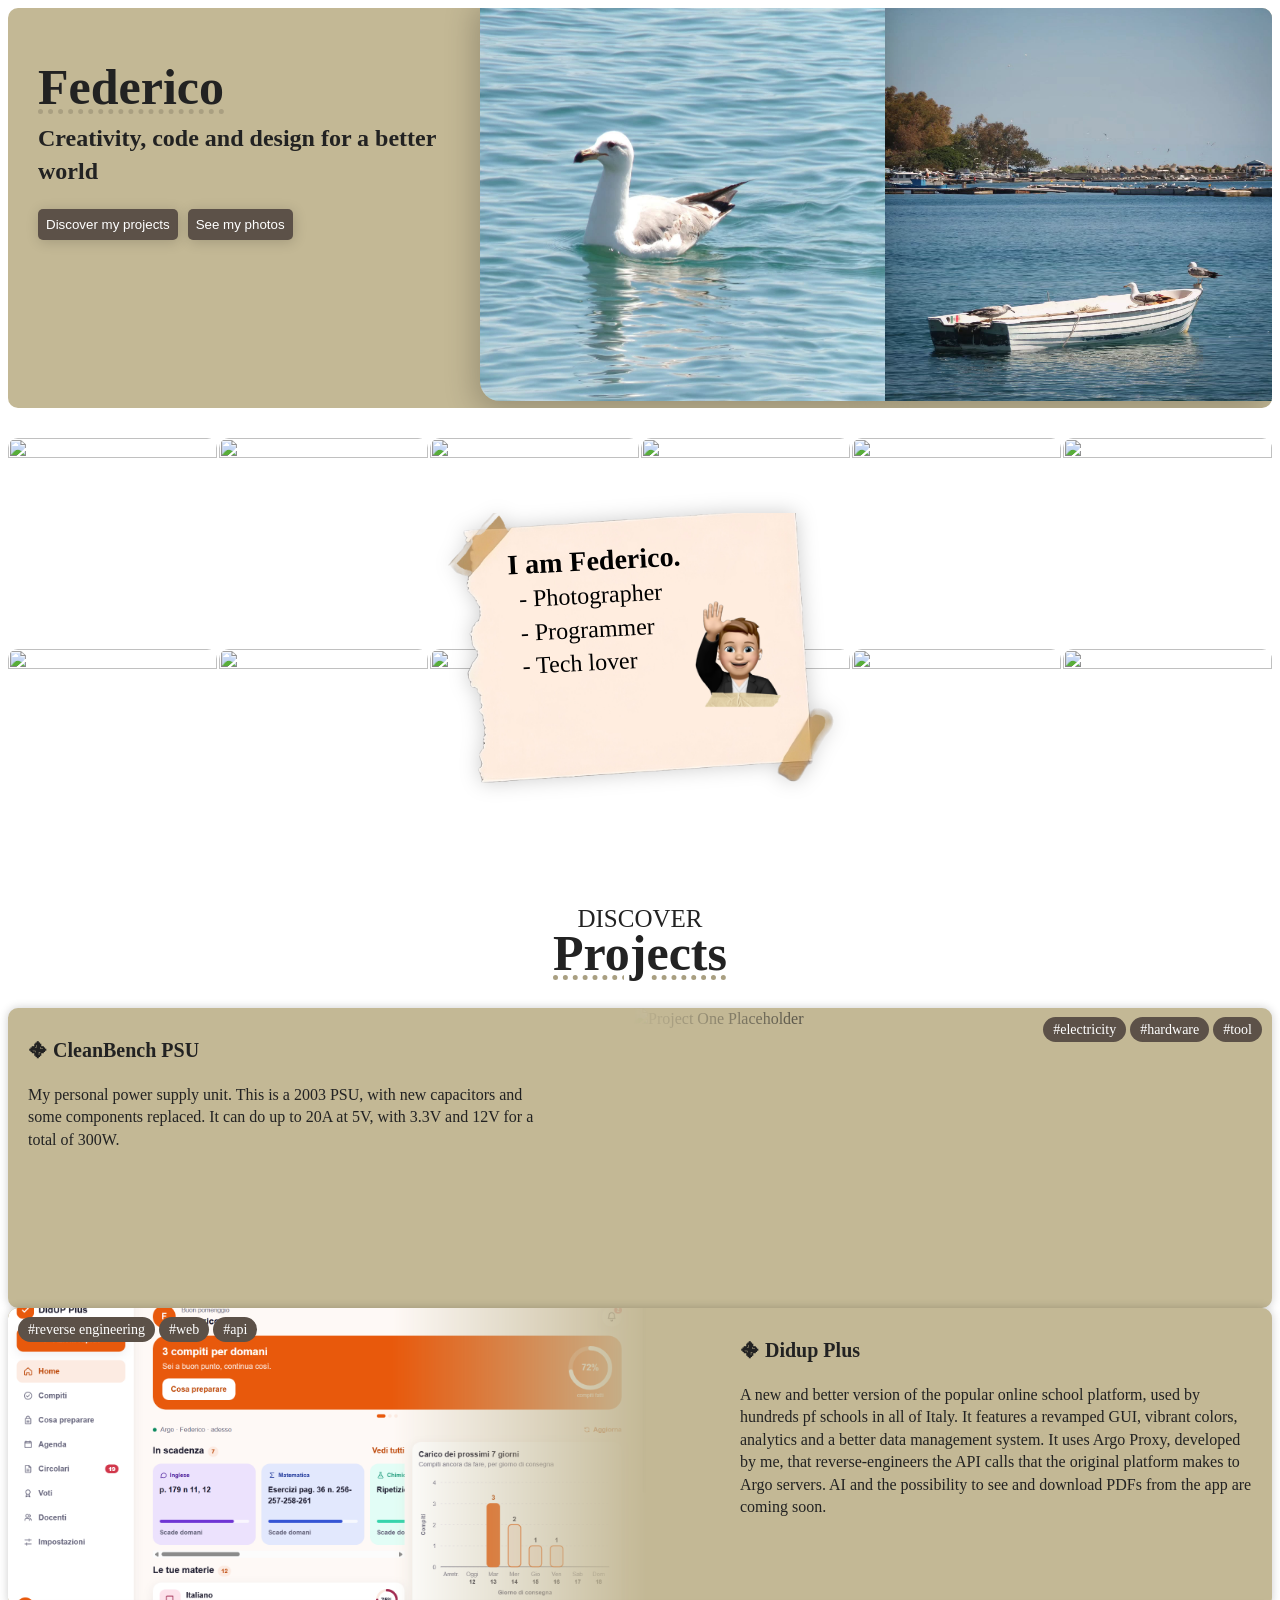
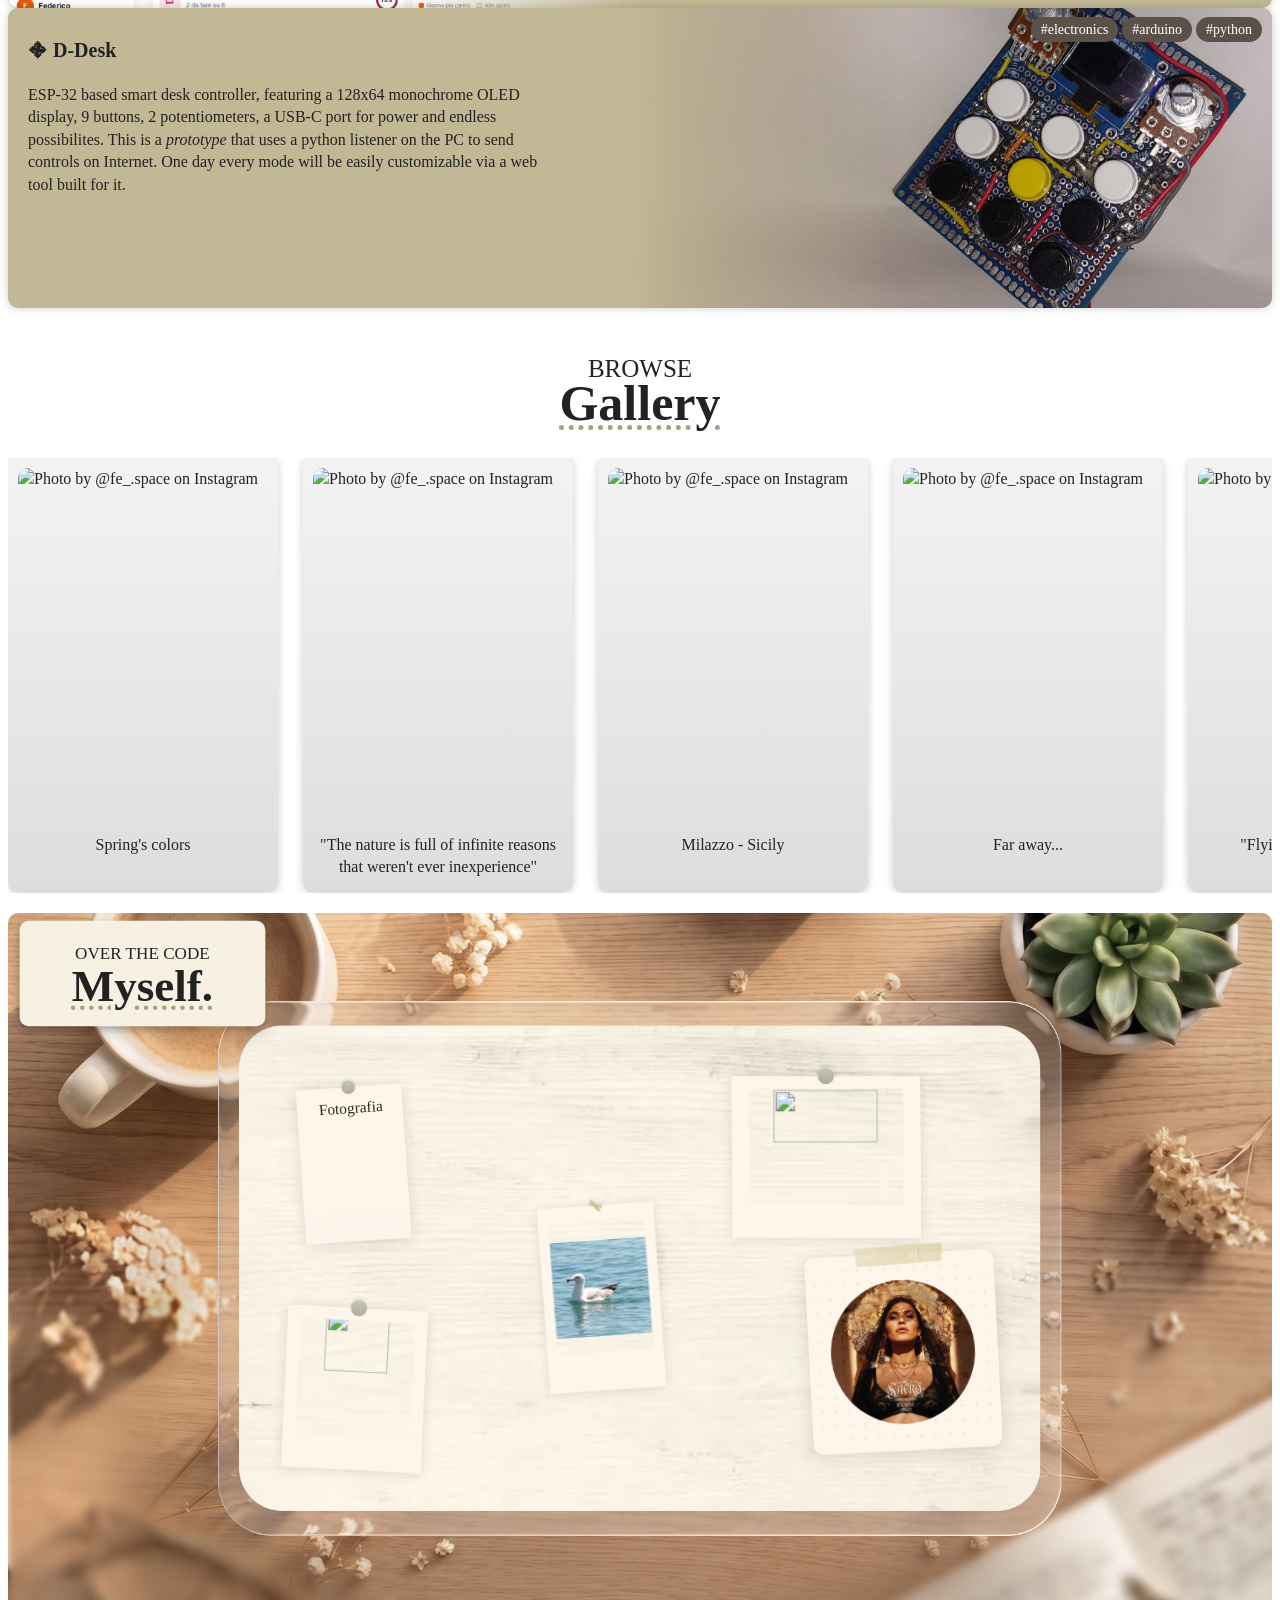
==== commit 720f8a5c: "Fixed minor warnings" ====
--- a/index.html
+++ b/index.html
@@ -137,16 +137,77 @@
     </div>
     <div class="mylife-content">
       <div class="container">
-        <button class="music" type="button" aria-label="Mostra la didascalia sulla musica" aria-pressed="false">
-          <span class="music-inner">
-            <span class="music-face music-front" aria-hidden="true">
-              <img src="/img/sacro.png" alt="">
-            </span>
-            <span class="music-face music-back">
-              <span>La musica è una delle mie fonti di ispirazione.</span>
-            </span>
-          </span>
-        </button>
+        <button class="flip-card music" type="button" aria-label="Mostra la didascalia sulla musica" aria-pressed="false">
+          <span class="flip-card-inner">
+            <span class="flip-card-face flip-card-front music-front" aria-hidden="true">
+              <img class="music-disc" src="/img/sacro.png" alt="">
+            </span>
+            <span class="flip-card-face flip-card-back">
+              <span>Serena Brancale SACRO</span>
+            </span>
+          </span>
+        </button>
+
+        <div class="text-box-card">
+          <span>Fotografia</span>
+        </div>
+
+        <button class="flip-card polaroid-card polaroid-card--normal polaroid-card--school" type="button" aria-label="Mostra la didascalia della foto del mare" aria-pressed="false">
+          <span class="flip-card-inner">
+            <span class="flip-card-face flip-card-front polaroid-front" aria-hidden="true">
+              <img class="polaroid-photo" src="https://tse3.mm.bing.net/th/id/OIP.apXZQ1PQLISi4UJa2Msc9AHaHa?r=0&rs=1&pid=ImgDetMain&o=7&rm=3" alt="">
+              <img class="polaroid-frame" src="/img/POLAROID NORM.png" alt="">
+            </span>
+            <span class="flip-card-face flip-card-back">
+              <span>My school, ITET Leonardo Da Vinci, where I study ICT and more.</span>
+            </span>
+          </span>
+        </button>
+
+        <button class="flip-card polaroid-card polaroid-card--tall" type="button" aria-label="Mostra la didascalia della foto della scuola" aria-pressed="false">
+          <span class="flip-card-inner">
+            <span class="flip-card-face flip-card-front polaroid-front" aria-hidden="true">
+              <img class="polaroid-photo" src="/img/fotografia2.jpg" alt="">
+              <img class="polaroid-frame" src="/img/POLAROID TALL.png" alt="">
+            </span>
+            <span class="flip-card-face flip-card-back">
+              <span>Un incontro inatteso durante una passeggiata.</span>
+            </span>
+          </span>
+        </button>
+
+        <button class="flip-card polaroid-card polaroid-card--wide" type="button" aria-label="Mostra la didascalia della foto della barca" aria-pressed="false" style="transform: scale(1.2);">
+          <span class="flip-card-inner">
+            <span class="flip-card-face flip-card-front polaroid-front" aria-hidden="true">
+              <img class="polaroid-photo" src="/img/pianodilavoro.jpg" alt="">
+              <img class="polaroid-frame" src="/img/POLAROID WIDE.png" alt="">
+            </span>
+            <span class="flip-card-face flip-card-back">
+              <span>Placeholder</span>
+            </span>
+          </span>
+        </button>
+
+        <!-- To add a card, copy a template's contents into this container and change its image/text. -->
+        <template id="polaroid-card-template">
+          <button class="flip-card polaroid-card polaroid-card--normal" type="button" aria-label="Mostra la didascalia della fotografia" aria-pressed="false" style="top: 20%; left: 50%; bottom: auto;">
+            <span class="flip-card-inner">
+              <span class="flip-card-face flip-card-front polaroid-front" aria-hidden="true">
+                <img class="polaroid-photo" src="img/fotografia.jpg" alt="">
+                <img class="polaroid-frame" src="/img/POLAROID NORM.png" alt="">
+              </span>
+              <span class="flip-card-face flip-card-back">
+                <span>My school, ITET Leonardo Da Vinci, where I study ICT and more.</span>
+              </span>
+            </span>
+          </button>
+        </template>
+
+        <template id="text-box-template">
+          <div class="text-box-card" style="top: 20%; left: 50%;">
+            <span>Scrivi qui la tua nota.</span>
+          </div>
+        </template>
       </div>
     </div>
   </div>
--- a/css/style.css
+++ b/css/style.css
@@ -303,81 +303,163 @@
   background-position: center;
   aspect-ratio: 16 / 9;
   padding: 9.2% 18.4%;
-  overflow: hidden;
 }
 .container{
   width: 100%;
   height: 100%;
   position: relative;
 }
-.music{
-  position: absolute;
-  bottom: 40px;
-  right: 20px;
-  width: clamp(140px, 20vw, 240px);
-  aspect-ratio: 1;
+.flip-card{
+  position: absolute;
+  display: block;
   padding: 0;
   border: 0;
   background: none;
-  transform: rotate(-3deg);
   z-index: 5;
   perspective: 1000px;
   cursor: pointer;
 }
-.music-inner{
-  position: absolute;
-  inset: 0;
-  display: block;
+.flip-card-inner{
+  position: relative;
+  display: grid;
+  width: 100%;
+  aspect-ratio: var(--card-ratio);
+  grid-template-rows: minmax(0, 1fr);
   transform-style: preserve-3d;
   transition: transform 700ms ease;
 }
-.music.is-flipped .music-inner{
+.flip-card.is-flipped .flip-card-inner{
   transform: rotateY(180deg);
 }
-.music-face{
-  position: absolute;
-  inset: 0;
+.flip-card.is-flipped{
+  z-index: 10;
+}
+.flip-card-face{
+  position: relative;
+  grid-area: 1 / 1;
+  box-sizing: border-box;
+  min-height: 0;
   display: flex;
   align-items: center;
   justify-content: center;
+  width: 100%;
   overflow: hidden;
   border-radius: 10px;
   backface-visibility: hidden;
   -webkit-backface-visibility: hidden;
 }
-.music-front{
-  background: url("../img/COMPONENT 2_ MUSIC.png") center / cover no-repeat;
-}
-.music-back{
+.flip-card-front{
+  min-width: 0;
+}
+.flip-card-back{
+  box-sizing: border-box;
   padding: 12%;
-  box-sizing: border-box;
   background: #f7f1e4;
   color: #30291f;
   box-shadow: 0 4px 8px rgba(0, 0, 0, 0.2), 0 6px 20px rgba(0, 0, 0, 0.19);
   font-size: clamp(14px, 1.5vw, 20px);
   line-height: 1.4;
-  text-align: center;
-  transform: rotateY(180deg);
-}
-.music:focus-visible{
+  text-align: left;
+  overflow-wrap: anywhere;
+  overflow-y: auto;
+  transform: rotateY(180deg) scale(0.8);
+}
+.flip-card:focus-visible{
   outline: 3px solid #5c5148;
   outline-offset: 5px;
 }
-.music img{
+.music{
+  --card-ratio: 409 / 449;
+  right: 2%;
+  bottom: 5%;
+  width: clamp(140px, 20vw, 240px);
+  transform: rotate(-3deg);
+}
+.music-front{
+  background: url("../img/COMPONENT 2_ MUSIC.png") center / cover no-repeat;
+}
+.music-disc{
   width: 60%;
   aspect-ratio: 1;
   border-radius: 50%;
   animation: rotate 10s linear infinite;
 }
+.text-box-card{
+  position: absolute;
+  top: 5%;
+  left: 3%;
+  width: clamp(110px, 14vw, 180px);
+  aspect-ratio: 400 / 493;
+  transform: rotate(-4deg);
+  background: url("../img/COMPONENT 1_ TEXT BOX.png") center / contain no-repeat;
+  color: #30291f;
+  font-size: clamp(12px, 1.2vw, 17px);
+  text-align: center;
+  z-index: 4;
+}
+.text-box-card span{
+  position: absolute;
+  top: 20%;
+  left: 15%;
+  right: 15%;
+}
+.polaroid-card{
+  --card-ratio: 405 / 471;
+  width: clamp(110px, 14vw, 180px);
+}
+.polaroid-card--normal{
+  left: 3%;
+  bottom: 3%;
+  transform: rotate(3deg);
+}
+.polaroid-card--school{
+  transform: rotate(3deg) scale(1.2);
+}
+.polaroid-card--tall{
+  top: 34%;
+  left: 34%;
+  transform: rotate(-4deg);
+}
+.polaroid-card--wide{
+  top: 5%;
+  left: 62%;
+  transform: rotate(3deg);
+}
+.polaroid-photo{
+  position: absolute;
+  object-fit: cover;
+}
+.polaroid-card--normal .polaroid-photo{
+  inset: 18% 23% 22%;
+  width: 54%;
+  height: 50%;
+}
+.polaroid-card--tall .polaroid-photo{
+  inset: 23% 23% 31%;
+  width: 54%;
+  height: 46%;
+}
+.polaroid-card--wide .polaroid-photo{
+  inset: 23% 15% 31%;
+  width: 70%;
+  height: 46%;
+}
+.polaroid-frame{
+  position: absolute;
+  inset: 0;
+  width: 100%;
+  height: 100%;
+  pointer-events: none;
+}
 @keyframes rotate {
   from { transform: rotate(0deg); }
   to   { transform: rotate(360deg); }
 }
 @media (prefers-reduced-motion: reduce){
-  .music-inner{
+  .flip-card-inner{
     transition: none;
   }
-  .music img{
+  .music-disc{
     animation: none;
   }
 }
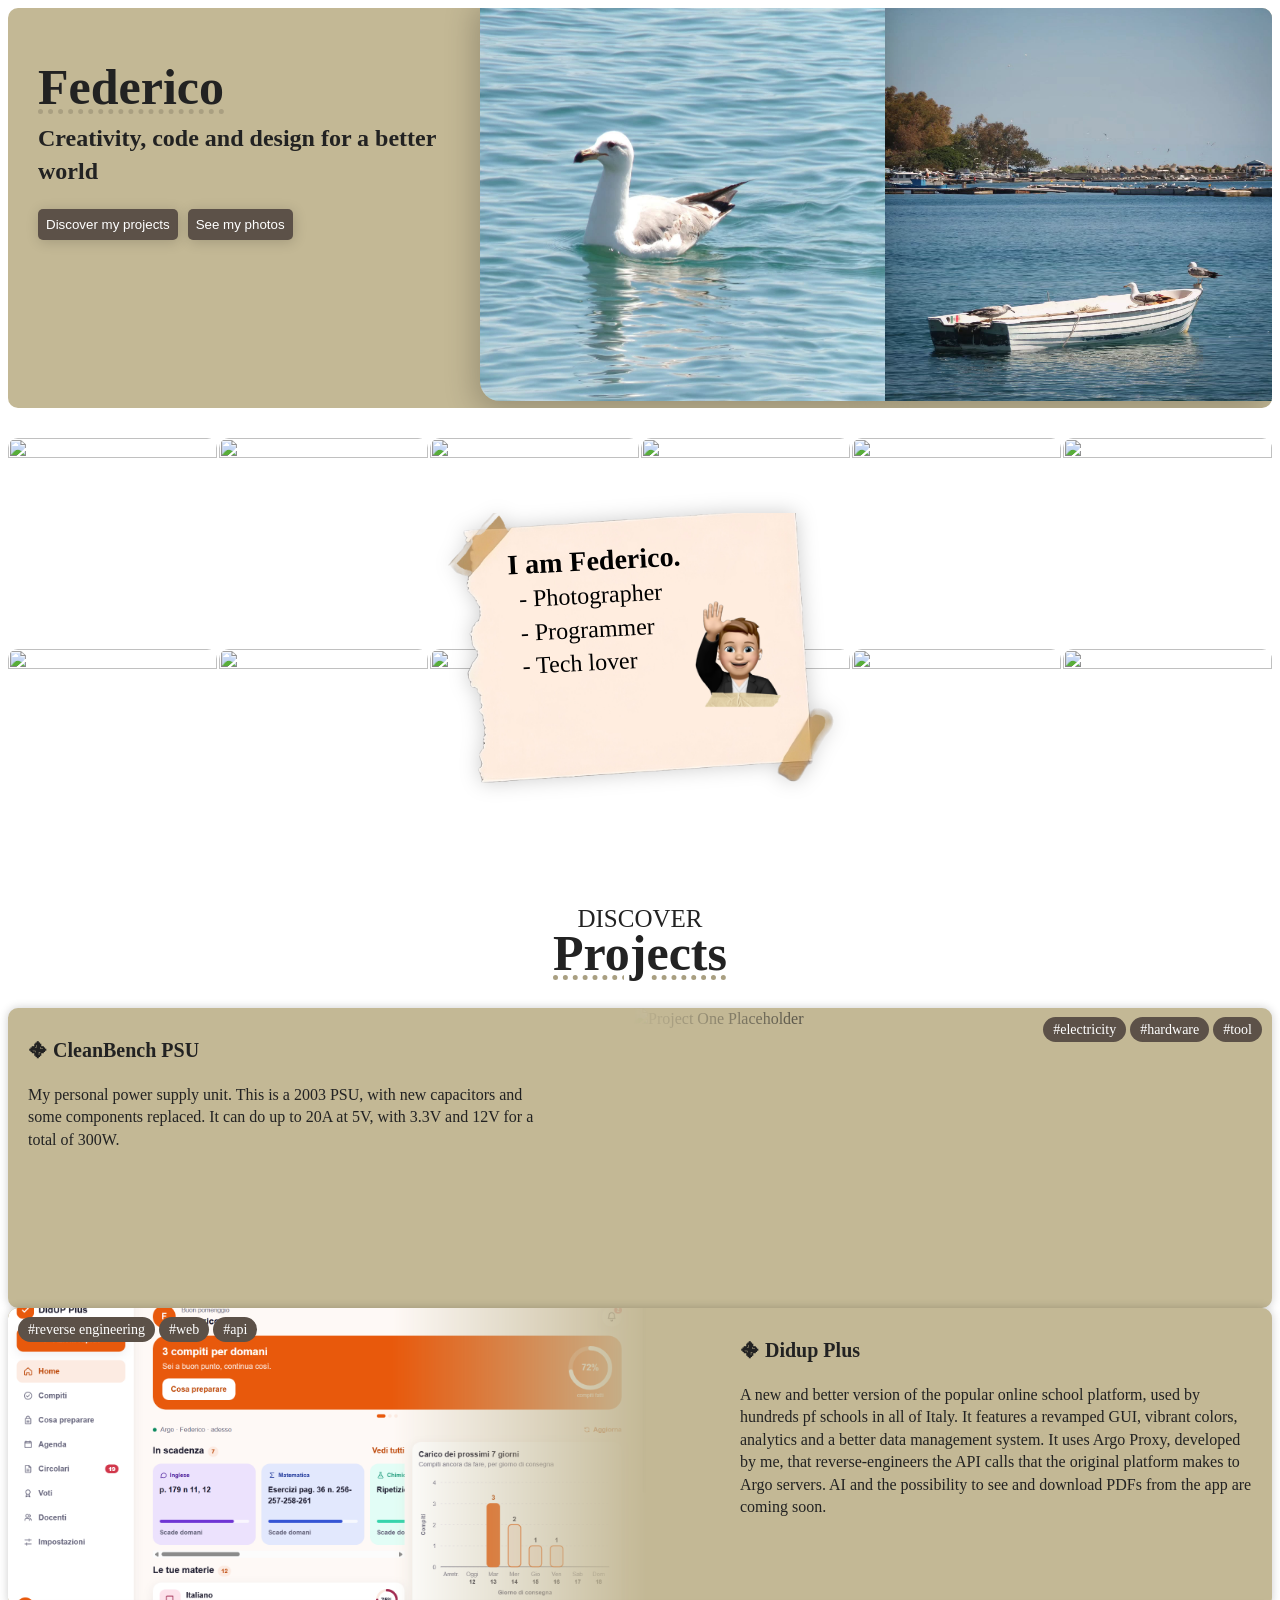
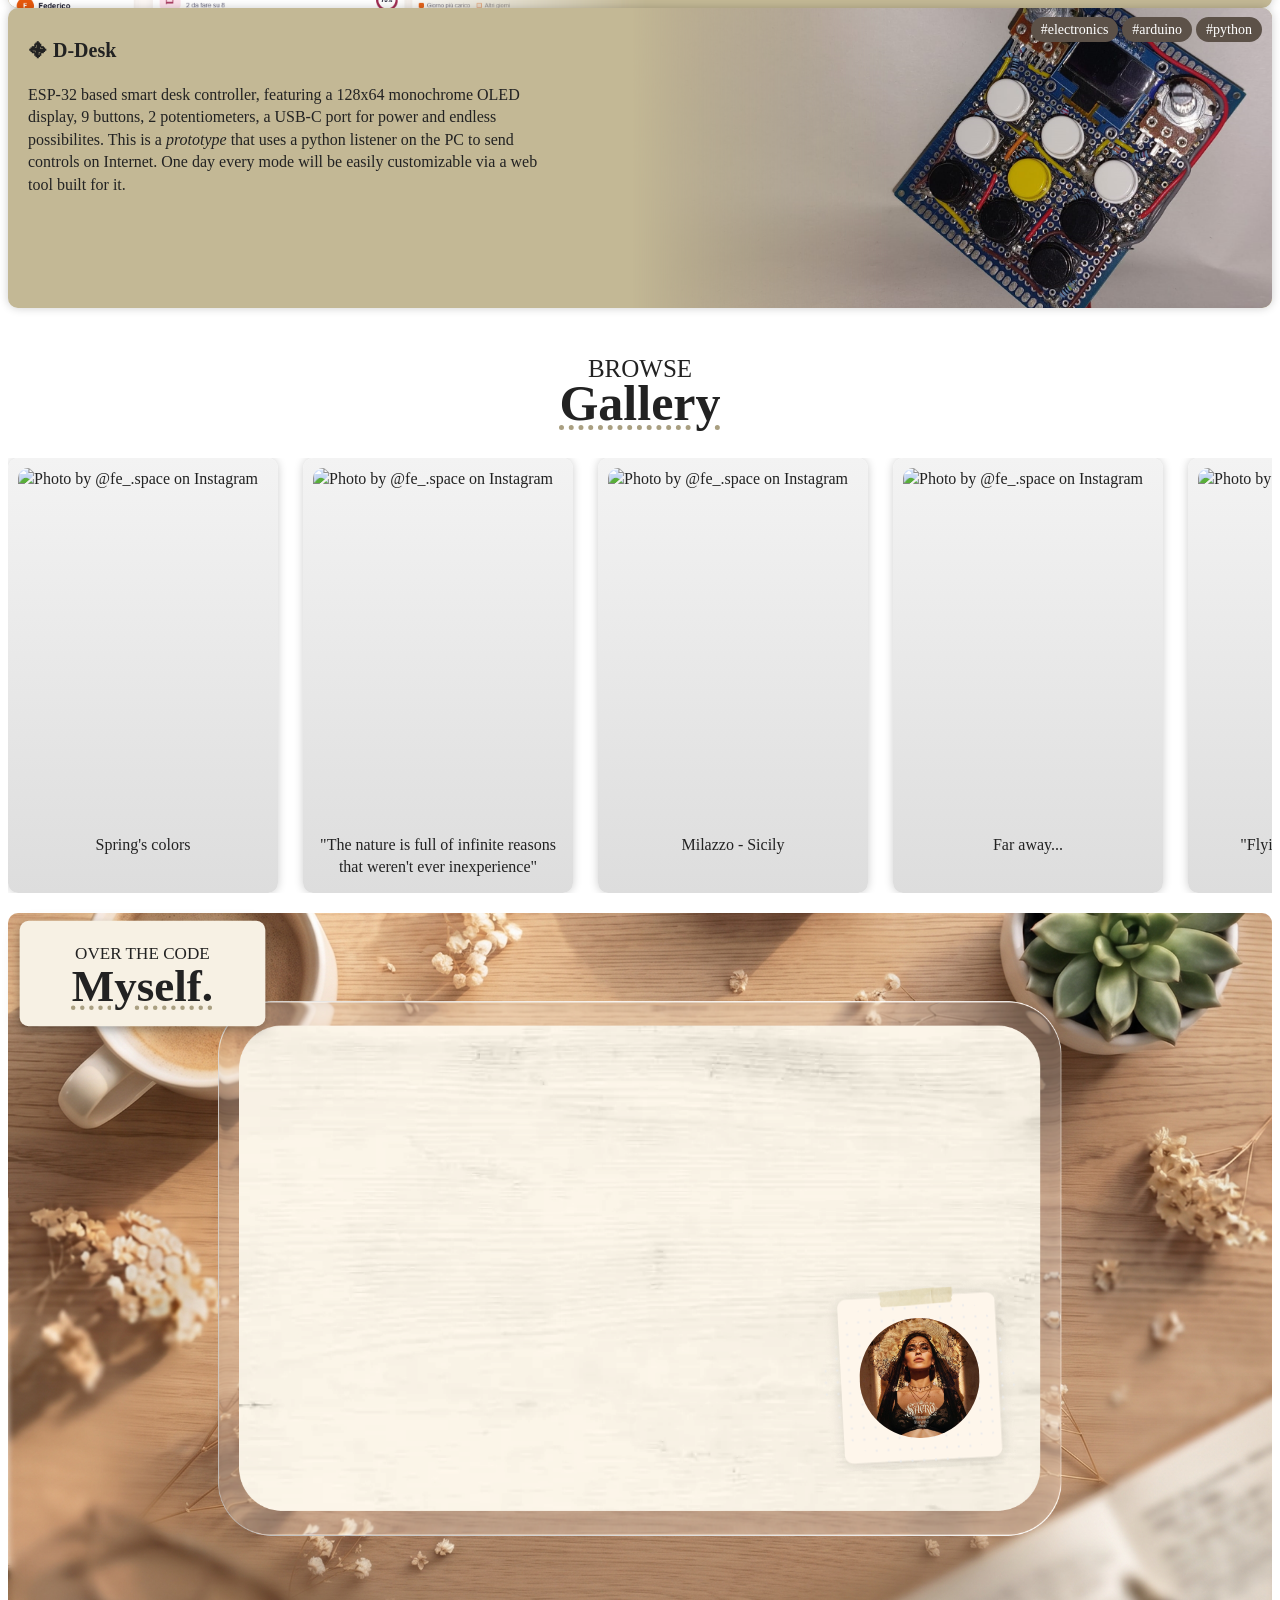
==== commit 484820be: "Added MYSELF" ====
--- a/index.html
+++ b/index.html
@@ -137,77 +137,20 @@
     </div>
     <div class="mylife-content">
       <div class="container">
-        <button class="flip-card music" type="button" aria-label="Mostra la didascalia sulla musica" aria-pressed="false">
-          <span class="flip-card-inner">
-            <span class="flip-card-face flip-card-front music-front" aria-hidden="true">
-              <img class="music-disc" src="/img/sacro.png" alt="">
-            </span>
-            <span class="flip-card-face flip-card-back">
-              <span>Serena Brancale SACRO</span>
-            </span>
-          </span>
-        </button>
-
-        <div class="text-box-card">
-          <span>Fotografia</span>
+        <div class="music">
+          <div class="musicoverlay">
+            <h4>SACRO</h4>
+            <p>Serena Brancale</p>
+           </div>
+          <img src="/img/sacro.png" alt="Music Icon">
         </div>
-
-        <button class="flip-card polaroid-card polaroid-card--normal polaroid-card--school" type="button" aria-label="Mostra la didascalia della foto del mare" aria-pressed="false">
-          <span class="flip-card-inner">
-            <span class="flip-card-face flip-card-front polaroid-front" aria-hidden="true">
-              <img class="polaroid-photo" src="https://tse3.mm.bing.net/th/id/OIP.apXZQ1PQLISi4UJa2Msc9AHaHa?r=0&rs=1&pid=ImgDetMain&o=7&rm=3" alt="">
-              <img class="polaroid-frame" src="/img/POLAROID NORM.png" alt="">
-            </span>
-            <span class="flip-card-face flip-card-back">
-              <span>My school, ITET Leonardo Da Vinci, where I study ICT and more.</span>
-            </span>
-          </span>
-        </button>
-
-        <button class="flip-card polaroid-card polaroid-card--tall" type="button" aria-label="Mostra la didascalia della foto della scuola" aria-pressed="false">
-          <span class="flip-card-inner">
-            <span class="flip-card-face flip-card-front polaroid-front" aria-hidden="true">
-              <img class="polaroid-photo" src="/img/fotografia2.jpg" alt="">
-              <img class="polaroid-frame" src="/img/POLAROID TALL.png" alt="">
-            </span>
-            <span class="flip-card-face flip-card-back">
-              <span>Un incontro inatteso durante una passeggiata.</span>
-            </span>
-          </span>
-        </button>
-
-        <button class="flip-card polaroid-card polaroid-card--wide" type="button" aria-label="Mostra la didascalia della foto della barca" aria-pressed="false" style="transform: scale(1.2);">
-          <span class="flip-card-inner">
-            <span class="flip-card-face flip-card-front polaroid-front" aria-hidden="true">
-              <img class="polaroid-photo" src="/img/pianodilavoro.jpg" alt="">
-              <img class="polaroid-frame" src="/img/POLAROID WIDE.png" alt="">
-            </span>
-            <span class="flip-card-face flip-card-back">
-              <span>Placeholder</span>
-            </span>
-          </span>
-        </button>
-
-        <!-- To add a card, copy a template's contents into this container and change its image/text. -->
-        <template id="polaroid-card-template">
-          <button class="flip-card polaroid-card polaroid-card--normal" type="button" aria-label="Mostra la didascalia della fotografia" aria-pressed="false" style="top: 20%; left: 50%; bottom: auto;">
-            <span class="flip-card-inner">
-              <span class="flip-card-face flip-card-front polaroid-front" aria-hidden="true">
-                <img class="polaroid-photo" src="img/fotografia.jpg" alt="">
-                <img class="polaroid-frame" src="/img/POLAROID NORM.png" alt="">
-              </span>
-              <span class="flip-card-face flip-card-back">
-                <span>My school, ITET Leonardo Da Vinci, where I study ICT and more.</span>
-              </span>
-            </span>
-          </button>
-        </template>
-
-        <template id="text-box-template">
-          <div class="text-box-card" style="top: 20%; left: 50%;">
-            <span>Scrivi qui la tua nota.</span>
+        <!-- <div class="polaroid">
+          <div class="polaroidoverlay">
+            <h4>MY SCHOOL</h4>
+            <p>ITET Leonardo da Vinci, where I study ICT and more.</p>
           </div>
-        </template>
+          <img src="https://tse3.mm.bing.net/th/id/OIP.DYr5WBzXWvkiuFmZjPyuCwHaHa?r=0&rs=1&pid=ImgDetMain&o=7&rm=3" alt="ITET Leonardo Da Vinci" style="width: 20%; height: 20%; object-fit: cover;">
+        </div>-->
       </div>
     </div>
   </div>
--- a/css/style.css
+++ b/css/style.css
@@ -303,165 +303,90 @@
   background-position: center;
   aspect-ratio: 16 / 9;
   padding: 9.2% 18.4%;
+  overflow: hidden;
 }
 .container{
   width: 100%;
   height: 100%;
   position: relative;
 }
-.flip-card{
-  position: absolute;
-  display: block;
-  padding: 0;
-  border: 0;
-  background: none;
+.music{
+  position: absolute;
+  bottom: 40px;
+  right: 20px;
+  background-image: url("../img/COMPONENT 2_ MUSIC.png");
+  background-size: cover;
+  width: 200px;
+  height: 200px;
+  transform: rotate(-3deg);
   z-index: 5;
-  perspective: 1000px;
-  cursor: pointer;
-}
-.flip-card-inner{
-  position: relative;
-  display: grid;
-  width: 100%;
-  aspect-ratio: var(--card-ratio);
-  grid-template-rows: minmax(0, 1fr);
-  transform-style: preserve-3d;
-  transition: transform 700ms ease;
-}
-.flip-card.is-flipped .flip-card-inner{
-  transform: rotateY(180deg);
-}
-.flip-card.is-flipped{
-  z-index: 10;
-}
-.flip-card-face{
-  position: relative;
-  grid-area: 1 / 1;
-  box-sizing: border-box;
-  min-height: 0;
-  display: flex;
-  align-items: center;
-  justify-content: center;
-  width: 100%;
-  overflow: hidden;
-  border-radius: 10px;
-  backface-visibility: hidden;
-  -webkit-backface-visibility: hidden;
-}
-.flip-card-front{
-  min-width: 0;
-}
-.flip-card-back{
-  box-sizing: border-box;
-  padding: 12%;
-  background: #f7f1e4;
-  color: #30291f;
-  box-shadow: 0 4px 8px rgba(0, 0, 0, 0.2), 0 6px 20px rgba(0, 0, 0, 0.19);
-  font-size: clamp(14px, 1.5vw, 20px);
-  line-height: 1.4;
-  text-align: left;
-  overflow-wrap: anywhere;
-  overflow-y: auto;
-  transform: rotateY(180deg) scale(0.8);
-}
-.flip-card:focus-visible{
-  outline: 3px solid #5c5148;
-  outline-offset: 5px;
-}
-.music{
-  --card-ratio: 409 / 449;
-  right: 2%;
-  bottom: 5%;
-  width: clamp(140px, 20vw, 240px);
-  transform: rotate(-3deg);
-}
-.music-front{
-  background: url("../img/COMPONENT 2_ MUSIC.png") center / cover no-repeat;
-}
-.music-disc{
-  width: 60%;
-  aspect-ratio: 1;
+}
+.music img{
+  position: absolute;
+  bottom: 30px;
+  right: 40px;
+  width: 120px;
+  height: 120px;
   border-radius: 50%;
   animation: rotate 10s linear infinite;
 }
-.text-box-card{
-  position: absolute;
-  top: 5%;
-  left: 3%;
-  width: clamp(110px, 14vw, 180px);
-  aspect-ratio: 400 / 493;
-  transform: rotate(-4deg);
-  background: url("../img/COMPONENT 1_ TEXT BOX.png") center / contain no-repeat;
-  color: #30291f;
-  font-size: clamp(12px, 1.2vw, 17px);
+.musicoverlay{
+  display: block;
+  position: absolute;
+  bottom: 0;
+  right: 0;
+  width: 100%;
+  height: 100%;
+  background-color: #fcf4e9;
+  z-index: 10;
+  opacity: 0;
+  border-radius: 10%;
+  transform: scale(0.84) translateY(8.5%);
+  box-shadow: 0 0 10px rgba(0, 0, 0, 0.2);
+}
+.musicoverlay h4{
+  position: absolute;
+  top: 15%;
+  left: 50%;
+  transform: translate(-50%, -50%);
+  font-size: 30px;
   text-align: center;
-  z-index: 4;
-}
-.text-box-card span{
-  position: absolute;
-  top: 20%;
-  left: 15%;
-  right: 15%;
-}
-.polaroid-card{
-  --card-ratio: 405 / 471;
-  width: clamp(110px, 14vw, 180px);
-}
-.polaroid-card--normal{
-  left: 3%;
-  bottom: 3%;
-  transform: rotate(3deg);
-}
-.polaroid-card--school{
-  transform: rotate(3deg) scale(1.2);
-}
-.polaroid-card--tall{
-  top: 34%;
-  left: 34%;
-  transform: rotate(-4deg);
-}
-.polaroid-card--wide{
-  top: 5%;
-  left: 62%;
-  transform: rotate(3deg);
-}
-.polaroid-photo{
-  position: absolute;
-  object-fit: cover;
-}
-.polaroid-card--normal .polaroid-photo{
-  inset: 18% 23% 22%;
-  width: 54%;
-  height: 50%;
-}
-.polaroid-card--tall .polaroid-photo{
-  inset: 23% 23% 31%;
-  width: 54%;
-  height: 46%;
-}
-.polaroid-card--wide .polaroid-photo{
-  inset: 23% 15% 31%;
-  width: 70%;
-  height: 46%;
-}
-.polaroid-frame{
-  position: absolute;
-  inset: 0;
-  width: 100%;
-  height: 100%;
-  pointer-events: none;
+}
+.musicoverlay p{
+  position: absolute;
+  bottom: 35%;
+  left: 50%;
+  transform: translate(-50%, -50%);
+  font-size: 15px;
+  text-align: center;
+}
+.musicoverlay:hover{
+  animation: overlay 0.3s ease forwards;
+  animation-iteration-count: 1;
+}
+@keyframes overlay {
+  from { opacity: 0; }
+  to   { opacity: 1; }
 }
 @keyframes rotate {
   from { transform: rotate(0deg); }
   to   { transform: rotate(360deg); }
 }
-@media (prefers-reduced-motion: reduce){
-  .flip-card-inner{
-    transition: none;
-  }
-  .music-disc{
-    animation: none;
-  }
+
+.polaroid{
+  position: absolute;
+  top: 20px;
+  left: 20px;
+  background-image: url("../img/POLAROID%20NORM.png");
+  padding: 10px;
+  box-shadow: 0 0 10px rgba(0, 0, 0, 0.2);
+  background-position: center;
+  background-size: cover;
+}
+.polaroid img{
+  width: 100%;
+  height: 100%;
+  object-fit: cover;
 }
 /*
  * Remove text-shadow in selection highlight:
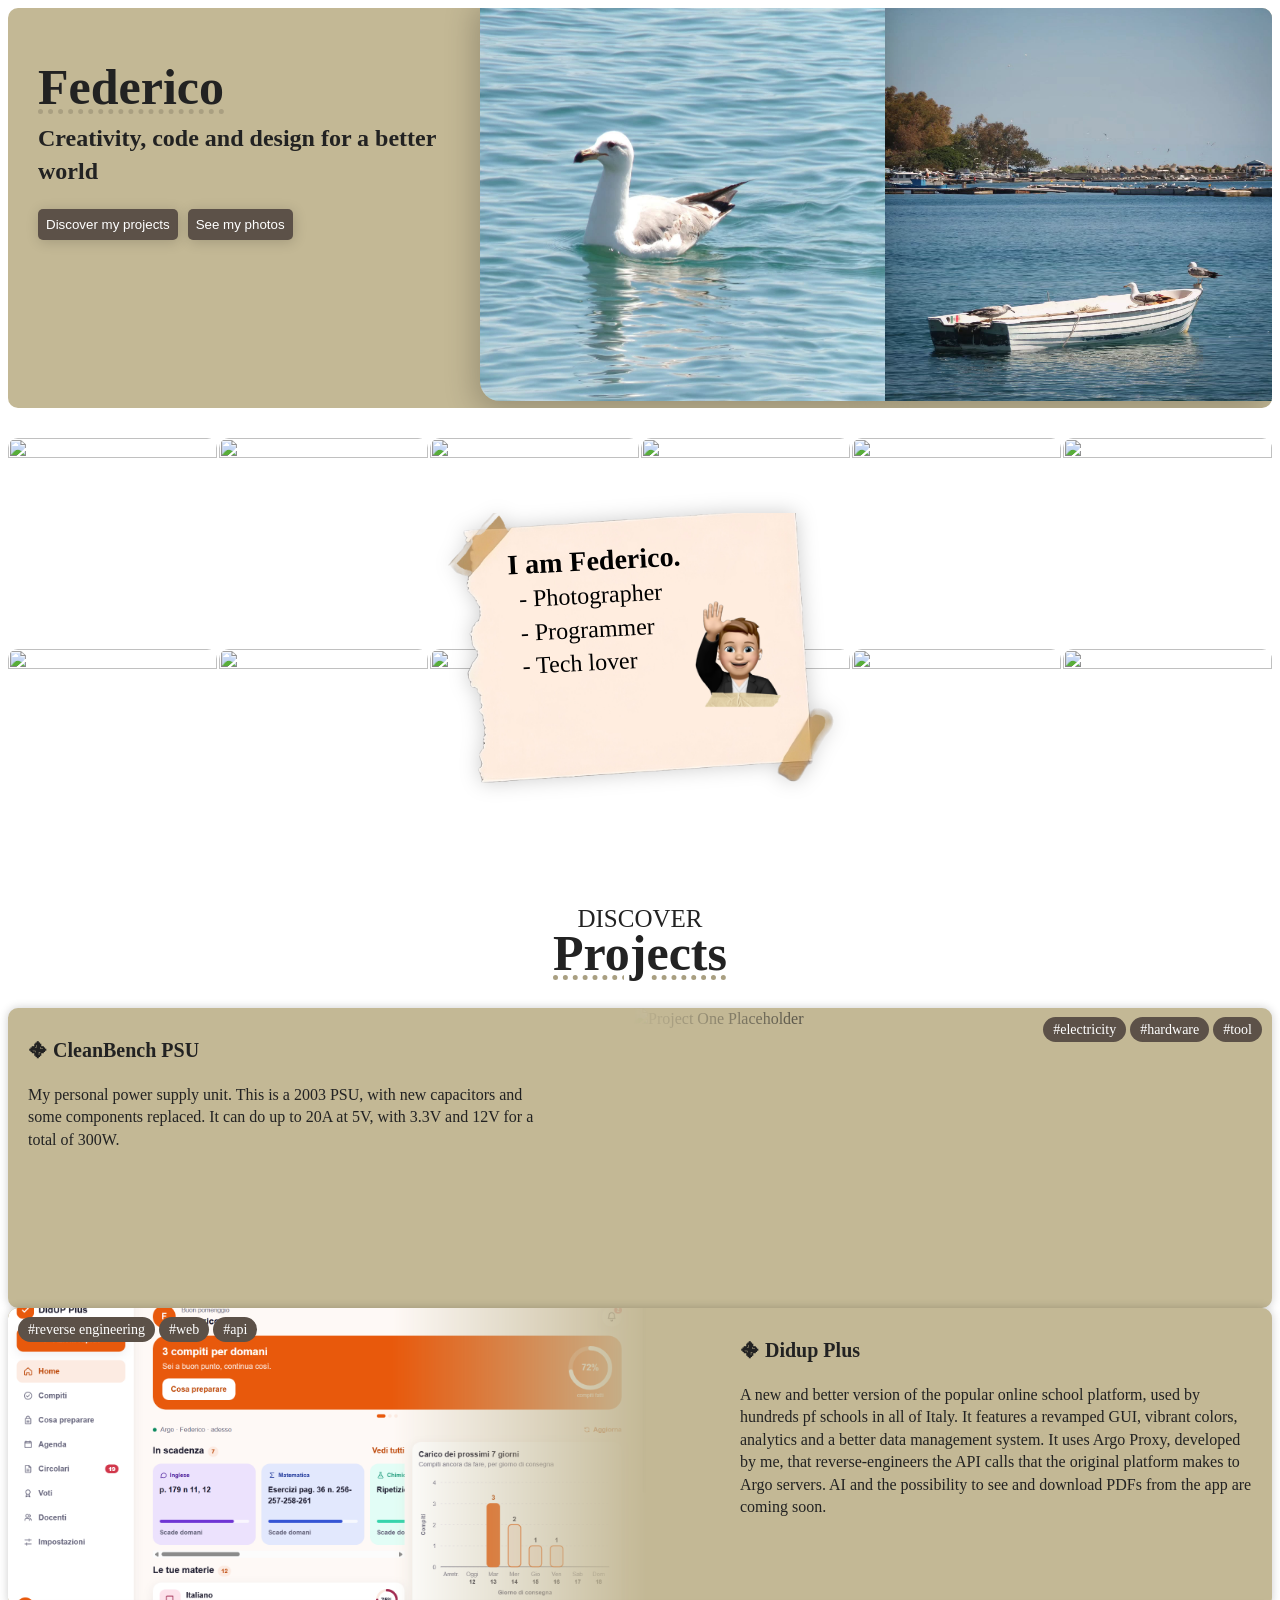
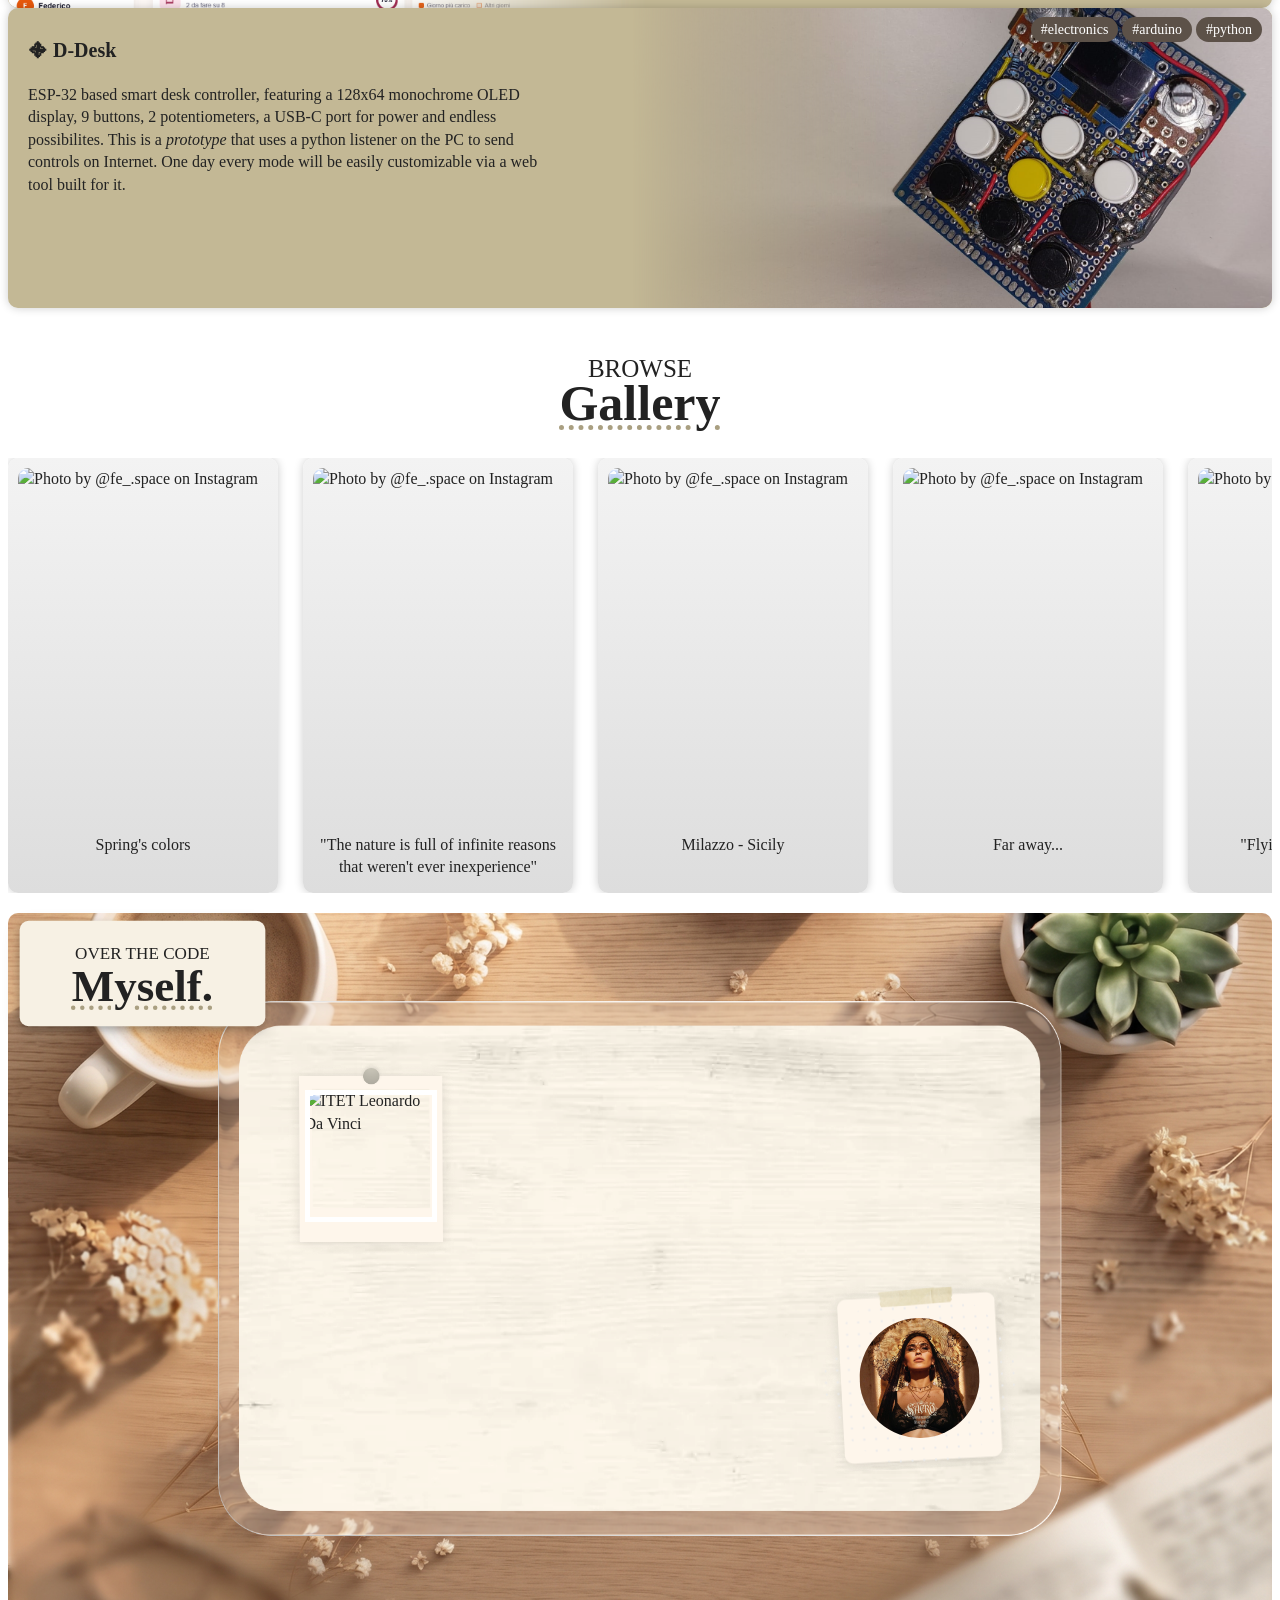
==== commit c9cb27eb: "Updated MYSELF" ====
--- a/index.html
+++ b/index.html
@@ -144,13 +144,13 @@
            </div>
           <img src="/img/sacro.png" alt="Music Icon">
         </div>
-        <!-- <div class="polaroid">
+        <div class="polaroid">
           <div class="polaroidoverlay">
-            <h4>MY SCHOOL</h4>
-            <p>ITET Leonardo da Vinci, where I study ICT and more.</p>
+            <h4>ITET Leonardo Da Vinci</h4>
+            <p>High School</p>
           </div>
-          <img src="https://tse3.mm.bing.net/th/id/OIP.DYr5WBzXWvkiuFmZjPyuCwHaHa?r=0&rs=1&pid=ImgDetMain&o=7&rm=3" alt="ITET Leonardo Da Vinci" style="width: 20%; height: 20%; object-fit: cover;">
-        </div>-->
+          <img src="https://tse3.mm.bing.net/th/id/OIP.DYr5WBzXWvkiuFmZjPyuCwHaHa?r=0&rs=1&pid=ImgDetMain&o=7&rm=3" alt="ITET Leonardo Da Vinci" style="">
+        </div>
       </div>
     </div>
   </div>
--- a/css/style.css
+++ b/css/style.css
@@ -343,6 +343,7 @@
   border-radius: 10%;
   transform: scale(0.84) translateY(8.5%);
   box-shadow: 0 0 10px rgba(0, 0, 0, 0.2);
+  transition: opacity 0.5s ease-in-out;
 }
 .musicoverlay h4{
   position: absolute;
@@ -360,13 +361,11 @@
   font-size: 15px;
   text-align: center;
 }
-.musicoverlay:hover{
-  animation: overlay 0.3s ease forwards;
-  animation-iteration-count: 1;
-}
-@keyframes overlay {
-  from { opacity: 0; }
-  to   { opacity: 1; }
+.music:hover .musicoverlay{
+  opacity: 0.8;
+}
+.polaroid:hover .polaroidoverlay{
+  opacity: 1;
 }
 @keyframes rotate {
   from { transform: rotate(0deg); }
@@ -377,16 +376,35 @@
   position: absolute;
   top: 20px;
   left: 20px;
-  background-image: url("../img/POLAROID%20NORM.png");
+  width: 200px;
+  height: 200px;
+  background-image: url("../img/POLAROID NORM.png");
   padding: 10px;
-  box-shadow: 0 0 10px rgba(0, 0, 0, 0.2);
   background-position: center;
   background-size: cover;
+  background-repeat: no-repeat;
 }
 .polaroid img{
-  width: 100%;
-  height: 100%;
+  position: absolute;
+  width: 60%;
+  height: 60%;
   object-fit: cover;
+  top: 41px;
+  left: 44px;
+  outline: 5px solid white;
+  outline-offset: -5px;
+}
+.polaroidoverlay{
+  display: block;
+  position: absolute;
+  top: 27px;
+  left: 38px;
+  width: 144px;
+  height: 166px;
+  background-color: #fef6eb;
+  z-index: 10;
+  opacity: 0;
+  transition: opacity 0.2s ease-in-out;
 }
 /*
  * Remove text-shadow in selection highlight:
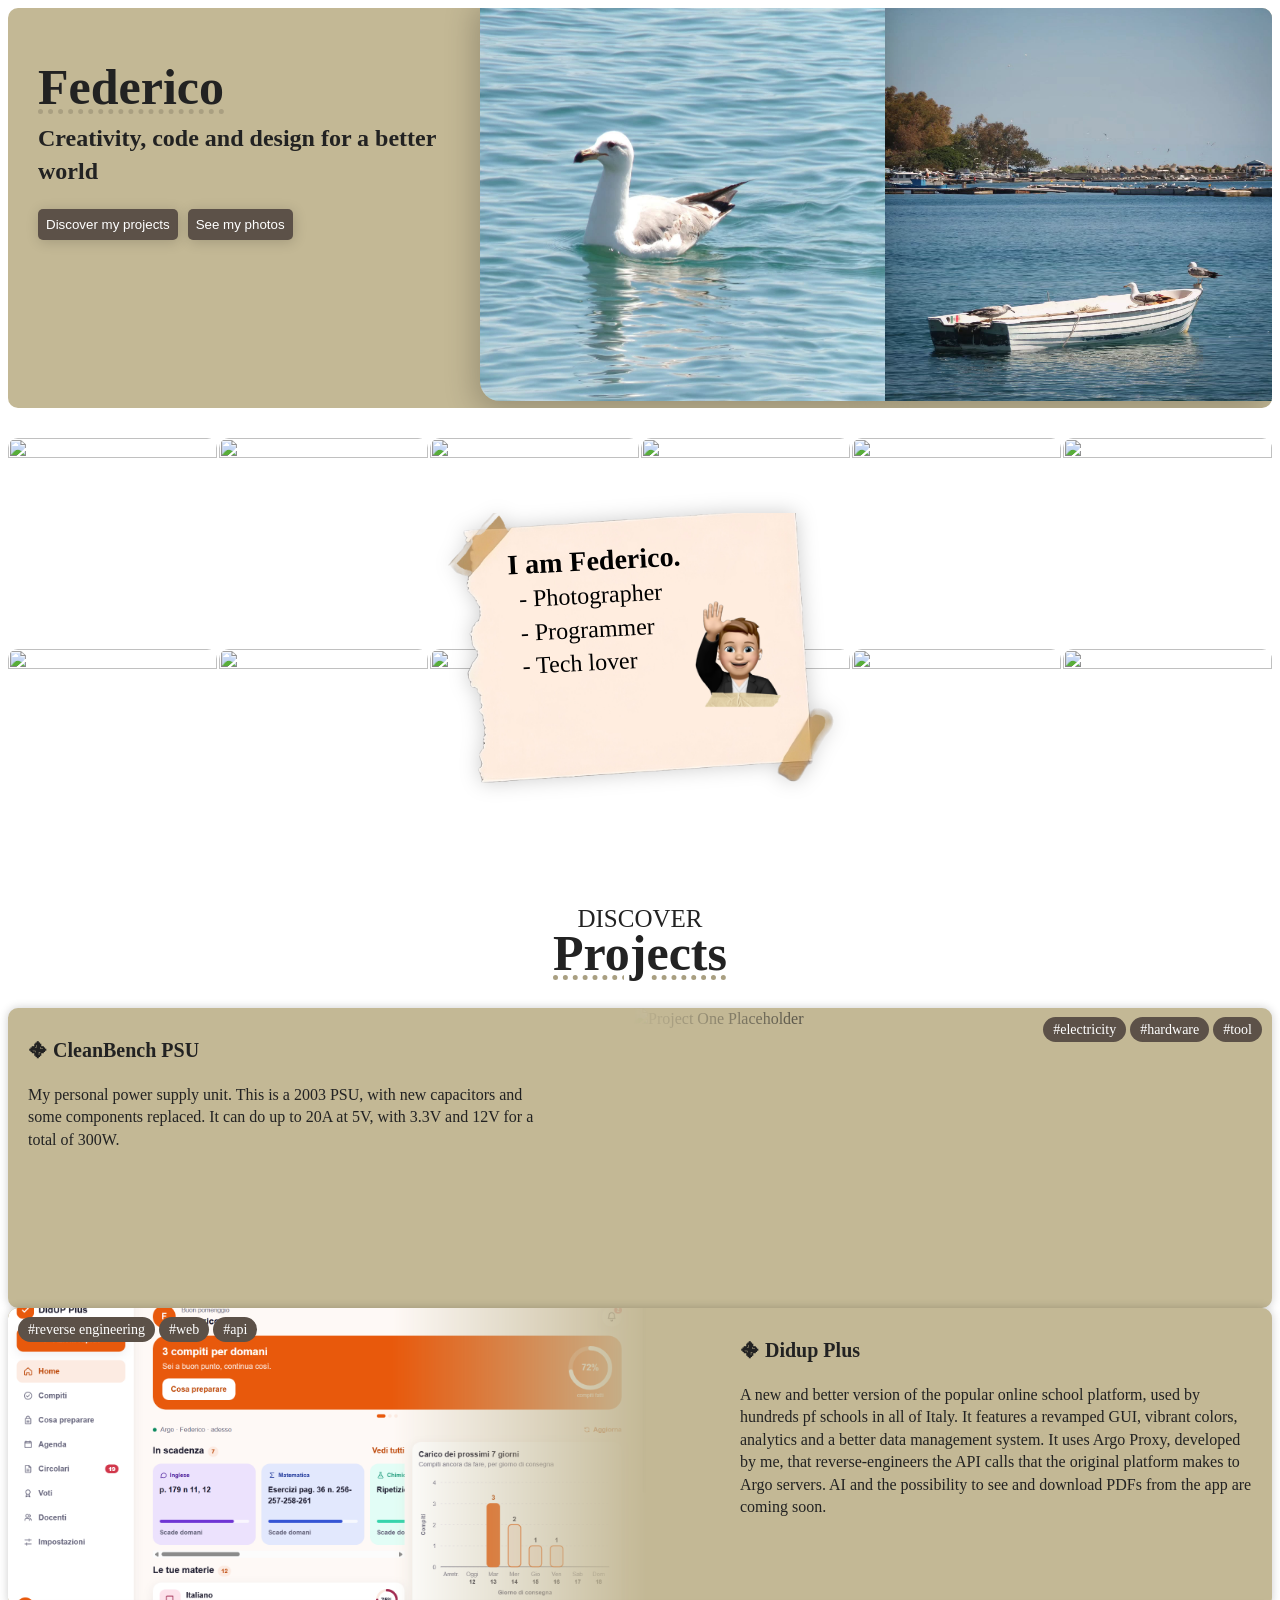
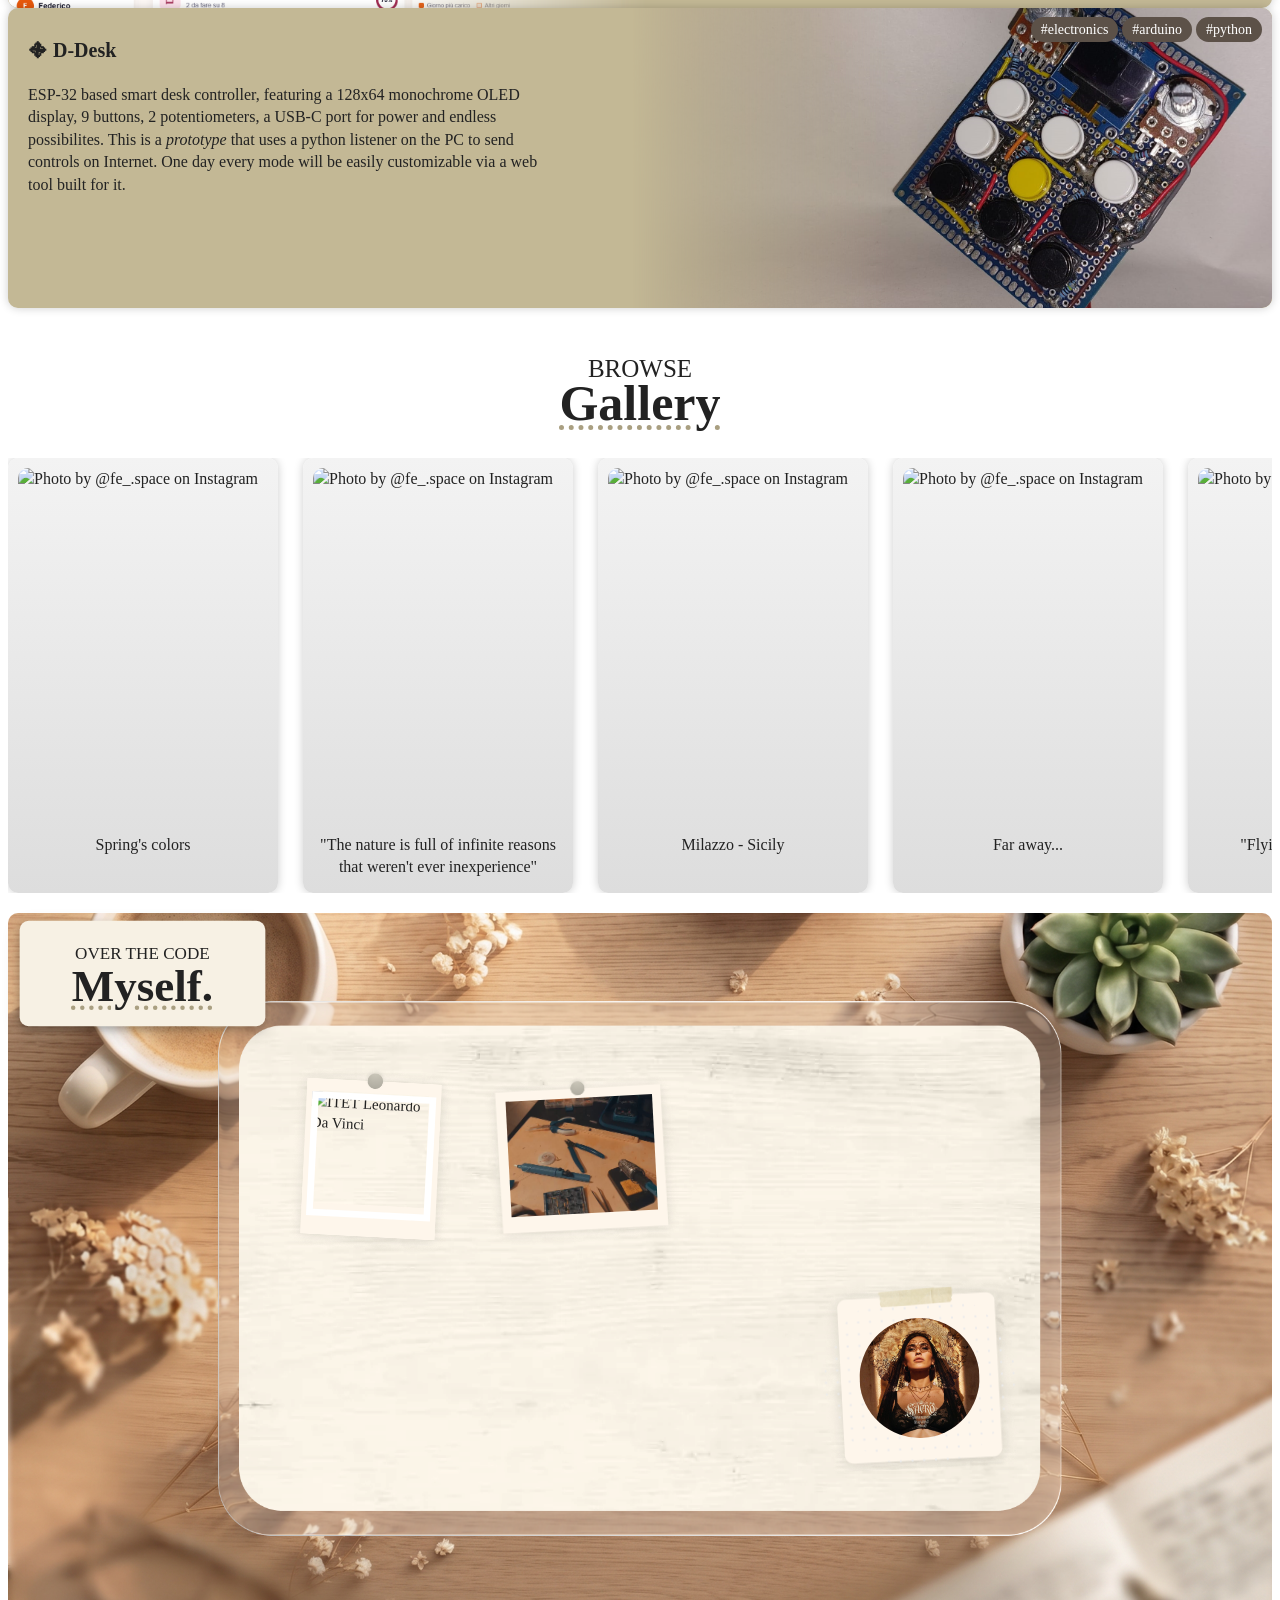
==== commit 5b5ddb68: "device change" ====
--- a/index.html
+++ b/index.html
@@ -146,10 +146,17 @@
         </div>
         <div class="polaroid">
           <div class="polaroidoverlay">
-            <h4>ITET Leonardo Da Vinci</h4>
-            <p>High School</p>
+            <h4>ITET Leonardo <br>Da Vinci</h4>
+            <p>My school, where I study ICT and more</p>
           </div>
           <img src="https://tse3.mm.bing.net/th/id/OIP.DYr5WBzXWvkiuFmZjPyuCwHaHa?r=0&rs=1&pid=ImgDetMain&o=7&rm=3" alt="ITET Leonardo Da Vinci" style="">
+        </div>
+        <div class="polaroidwide">
+          <div class="polaroidwideoverlay">
+            <h4>My workbench</h4>
+            <p>Where the mind takes the lead.</p>
+          </div>
+          <img src="/img/pianodilavoro.jpg" alt="Workbench">
         </div>
       </div>
     </div>
--- a/css/style.css
+++ b/css/style.css
@@ -361,18 +361,19 @@
   font-size: 15px;
   text-align: center;
 }
-.music:hover .musicoverlay{
-  opacity: 0.8;
-}
-.polaroid:hover .polaroidoverlay{
-  opacity: 1;
-}
 @keyframes rotate {
   from { transform: rotate(0deg); }
   to   { transform: rotate(360deg); }
 }
-
+.music:hover .musicoverlay{
+  opacity: 0.8;
+}
+
+.polaroid:hover .polaroidoverlay{
+  opacity: 0.86;
+}
 .polaroid{
+  transform: scale(0.94) rotate(3deg);
   position: absolute;
   top: 20px;
   left: 20px;
@@ -391,20 +392,62 @@
   object-fit: cover;
   top: 41px;
   left: 44px;
-  outline: 5px solid white;
-  outline-offset: -5px;
+  outline: 7px solid white;
+  outline-offset: -7px;
 }
 .polaroidoverlay{
-  display: block;
   position: absolute;
   top: 27px;
   left: 38px;
-  width: 144px;
-  height: 166px;
+  width: 124px;
+  height: 146px;
   background-color: #fef6eb;
+  padding: 10px;
   z-index: 10;
   opacity: 0;
   transition: opacity 0.2s ease-in-out;
+}
+.polaroidoverlay h4{
+  margin-top: 2px;
+  margin-bottom: 0;
+}
+
+
+.polaroidwide{
+  transform: scale(0.94) rotate(-3deg);
+  position: absolute;
+  top: 20px;
+  left: 240px;
+  width: 180px;
+  height: 200px;
+  background-image: url("../img/POLAROID WIDE.png");
+  padding: 10px;
+  background-position: center;
+  background-size: cover;
+  background-repeat: no-repeat;
+}
+.polaroidwide img{
+  position: absolute;
+  width: 78%;
+  height: 56%;
+  object-fit: cover;
+  top: 45px;
+  left: 23px;
+}
+.polaroidwideoverlay{
+  position: absolute;
+  top: 27px;
+  left: 38px;
+  width: 124px;
+  height: 146px;
+  background-color: #fef6eb;
+  padding: 10px;
+  z-index: 10;
+  opacity: 0;
+  transition: opacity 0.2s ease-in-out;
+}
+.polaroidwide:hover .polaroidwideoverlay{
+  opacity: 0.86;
 }
 /*
  * Remove text-shadow in selection highlight:
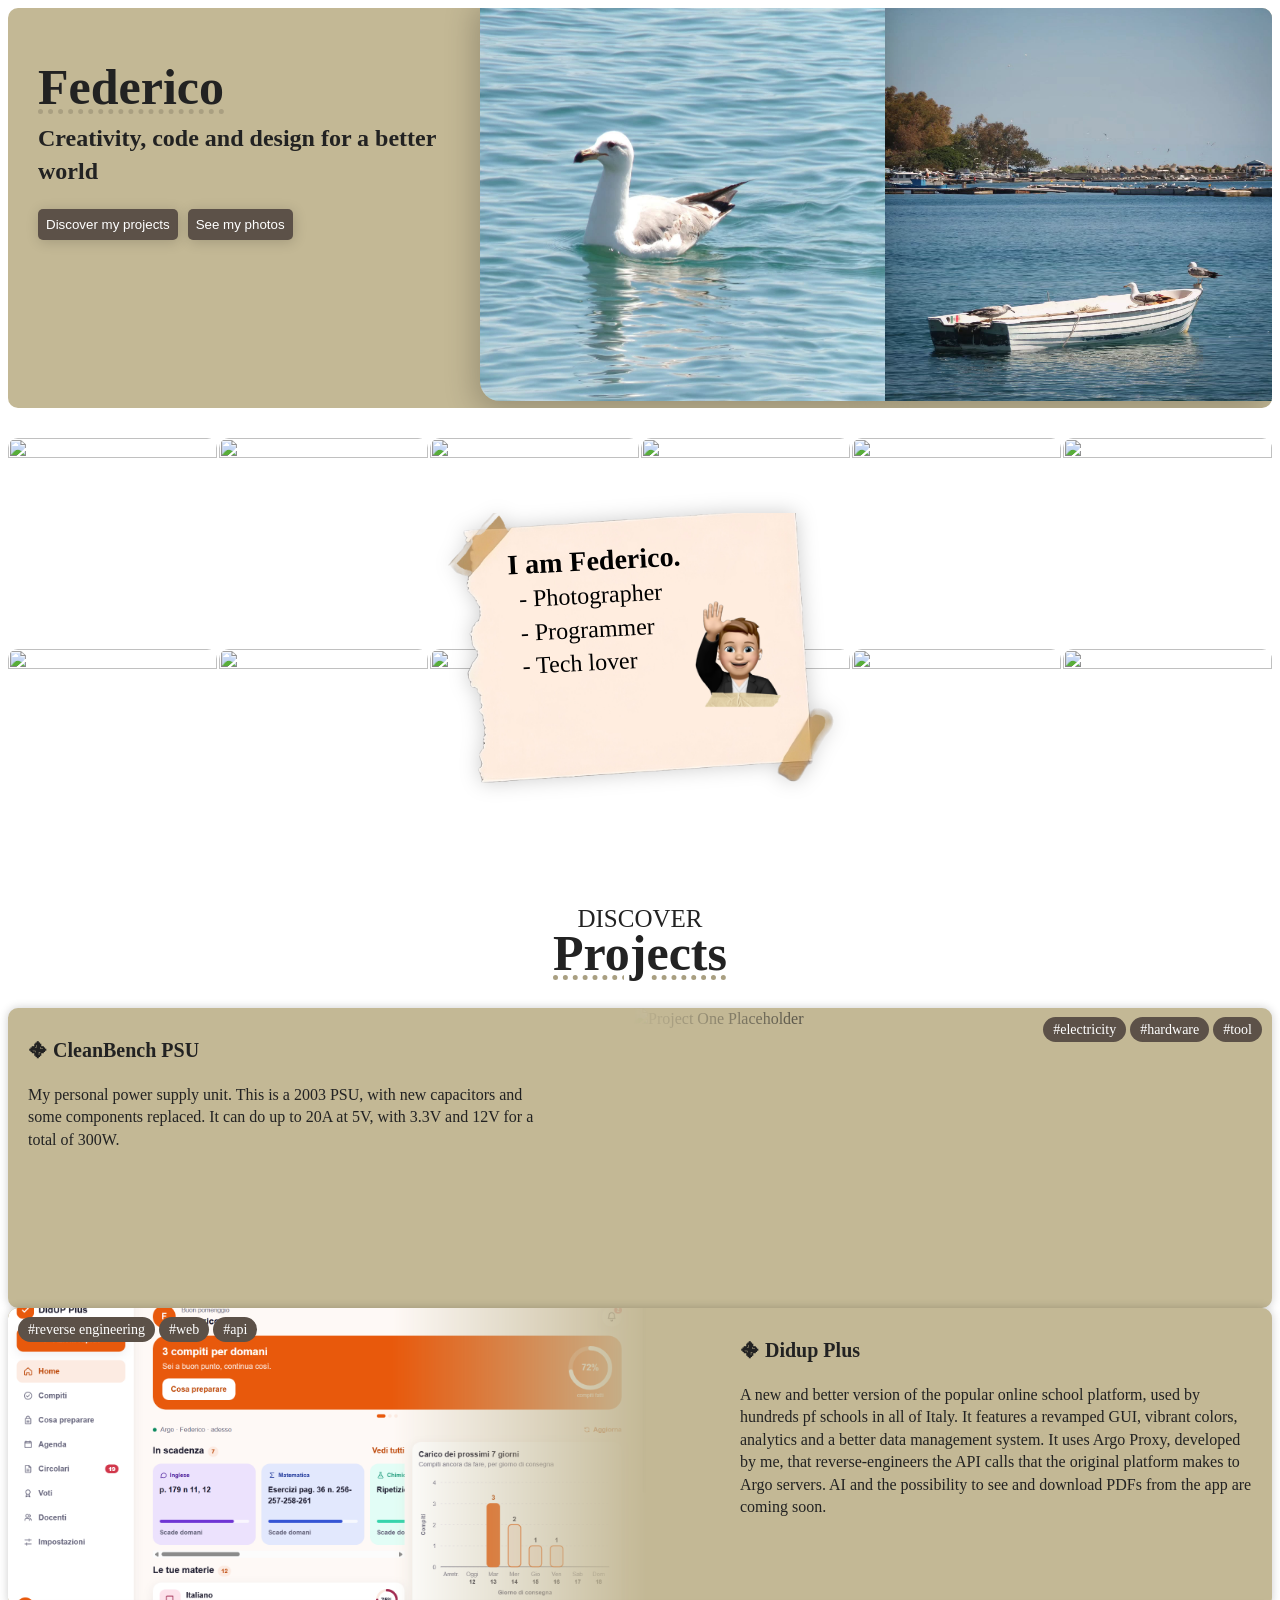
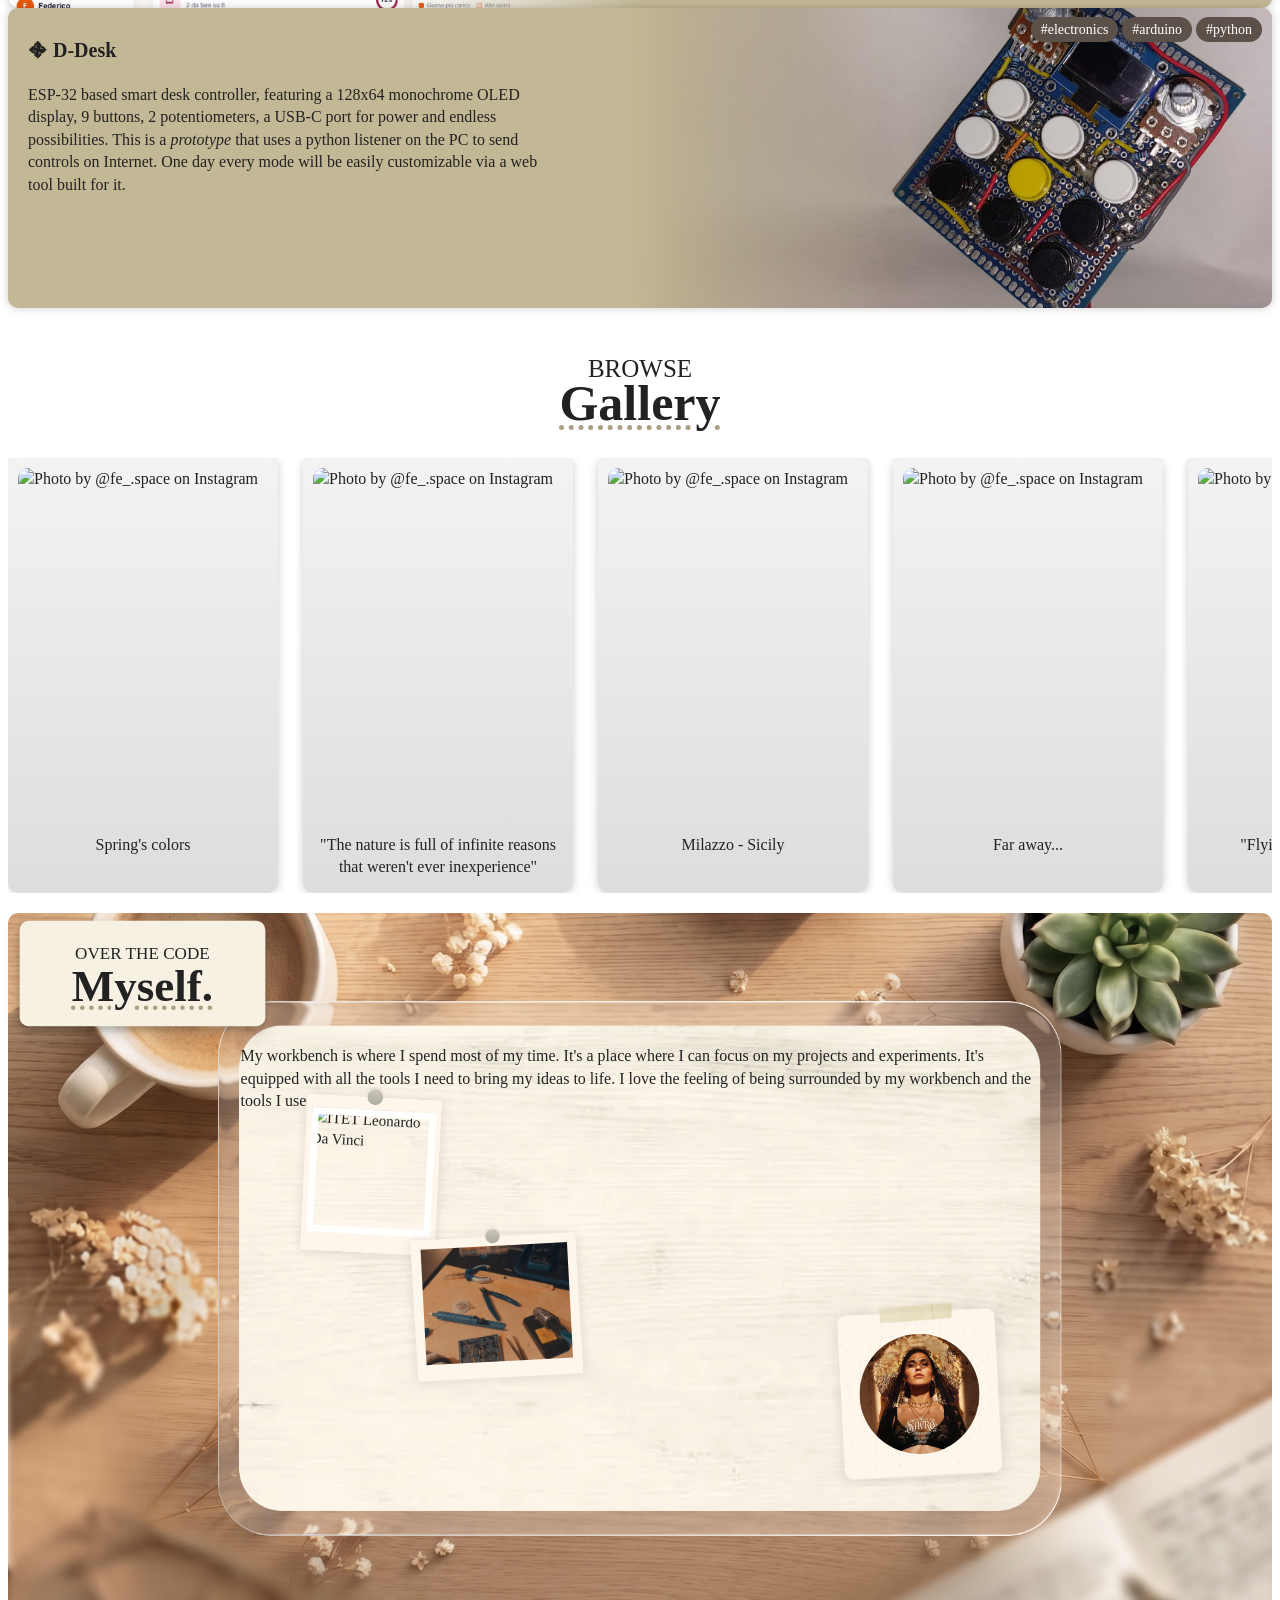
==== commit 93997548: "Test commit to new repository" ====
--- a/index.html
+++ b/index.html
@@ -31,36 +31,36 @@
       <h1>Federico</h1>
       <h2>Creativity, code and design for a better world</h2>
       <div style="display: flex; flex-direction: row; align-items: center; gap: 10px">
-        <button class="landbutton" href="#projects" onclick="document.getElementById('projects').scrollIntoView({behavior:'smooth'})">Discover my projects</button>
+        <button class="landbutton" onclick="document.getElementById('projects').scrollIntoView({behavior:'smooth'})">Discover my projects</button>
         <button class="landbutton">See my photos</button>
       </div>
     </div>
     <div style="display: flex; flex-direction: row; align-items: center; margin-left: 20px;">
-      <img class="img" src="img/fotografia2.jpg" alt="Fotografia scattata da Federico Mollura. @fe_.space su Instagram" style="width: 45vh; height: 45vh; border-bottom-left-radius: 20px; z-index: 1;">
-      <img class="img" src="img/fotografia.jpg" alt="Fotografia scattata da Federico Mollura. @fe_.space su Instagram" style="width: 43vh; height: 45vh;">
+      <img class="img" src="img/fotografia2.jpg" alt="Fotografia scattata da Federico. @fe_.space su Instagram" style="width: 45vh; height: 45vh; border-bottom-left-radius: 20px; z-index: 1;">
+      <img class="img" src="img/fotografia.jpg" alt="Fotografia scattata da Federico. @fe_.space su Instagram" style="width: 43vh; height: 45vh;">
     </div>
   </div>
   <div class="whoiam">
     <div class="papernote">
       <div style="display: flex; flex-direction: row;">
         <p style="z-index: 1; color: black; font-size: 28px; transform: rotate(-3deg);"><strong>I am Federico.</strong></p>
-        <img src="img/Firefly.png" style="width: 110px; height: 130px; background-size: contain; transform: translateY(60%)">
+        <img src="img/Firefly.png" alt=""  style="width: 110px; height: 130px; background-size: contain; transform: translateY(60%)">
       </div>
       <p style="z-index: 1; color: black; font-size: 24px; transform: translateY(-90%) rotate(-3deg) translateX(-40%);">- Photographer <br>- Programmer<br>- Tech lover</p>
     </div>
     <div class="photoback">
-      <img src="https://scontent-mxp1-1.cdninstagram.com/v/t51.82787-15/694752211_17926514304295552_3298566990428655380_n.heic?stp=dst-jpg_e35_tt6&_nc_cat=103&ig_cache_key=Mzg5NDkzMTY3MTYwOTU4NDUyNQ%3D%3D.3-ccb7-5&ccb=7-5&_nc_sid=58cdad&efg=eyJ2ZW5jb2RlX3RhZyI6IkNBUk9VU0VMX0lURU0ueHBpZHMuMTQ0MC5zZHIucmVndWxhcl9waG90by5DMyJ9&_nc_ohc=cgPvS-RehRUQ7kNvwHwN7tc&_nc_oc=AdpQob0wAF5-AgLeHb43C_I-YpGAQAh4UIuR8sUR1M51J4yQ15p5r2DZGm0qpWw2BRM&_nc_zt=23&_nc_ht=scontent-mxp1-1.cdninstagram.com&_nc_gid=dNH8mIDkaWJFCeUypTxeTg&_nc_ss=7b6a8&oh=00_AQPoujNnMoCywHDgbZoyiYGn2Vu1UxhY-8ObObSAnesJBA&oe=6AD1AC8B" class="photobackimg">
-      <img src="https://scontent-mxp2-1.cdninstagram.com/v/t51.82787-15/616162333_17909424300295552_1090609740255352349_n.heic?stp=dst-jpg_e35_tt6&_nc_cat=109&ig_cache_key=MzgwOTkxMDc1Mzc0NzI3OTExNA%3D%3D.3-ccb7-5&ccb=7-5&_nc_sid=58cdad&efg=eyJ2ZW5jb2RlX3RhZyI6IkNBUk9VU0VMX0lURU0ueHBpZHMuMTQ0MC5zZHIucmVndWxhcl9waG90by5DMyJ9&_nc_ohc=xv7ro9w3o4gQ7kNvwHVk40H&_nc_oc=AdqWUt0wAMclQB5NsagentM06WYPrIeSrCgJX_n8h07zLFzEmczkd-1oettVkatBZa0&_nc_zt=23&_nc_ht=scontent-mxp2-1.cdninstagram.com&_nc_gid=dNH8mIDkaWJFCeUypTxeTg&_nc_ss=7b6a8&oh=00_AQNoSjO0k5PsClSF3qZrsclelx2lszEYRwxxM0TgTSX8Wg&oe=6AD1A4A9" class="photobackimg">
-      <img src="https://scontent-mxp1-1.cdninstagram.com/v/t51.82787-15/684208498_17924137611295552_2024595250336661425_n.heic?stp=dst-jpg_e35_tt6&_nc_cat=103&ig_cache_key=Mzg4NDA3NDQxNTkzNjA2NDI2MQ%3D%3D.3-ccb7-5&ccb=7-5&_nc_sid=58cdad&efg=eyJ2ZW5jb2RlX3RhZyI6IkNBUk9VU0VMX0lURU0ueHBpZHMuMTQ0MC5zZHIucmVndWxhcl9waG90by5DMyJ9&_nc_ohc=EcfKnEUEhAAQ7kNvwEAsdLp&_nc_oc=Adr420mxPPPlWw6ymq4kDrSqRyITiFeHodePIASRgletDROq-ReJRmqVRAIqQtpwiuo&_nc_zt=23&_nc_ht=scontent-mxp1-1.cdninstagram.com&_nc_gid=dNH8mIDkaWJFCeUypTxeTg&_nc_ss=7b6a8&oh=00_AQOz_FYwjhmOEG32XuL4PatWstpo5vKPodazbo3YTDf9tQ&oe=6AD19E1F" class="photobackimg">
-      <img src="https://scontent-mxp2-1.cdninstagram.com/v/t51.82787-15/608406756_17907754653295552_7006275086131596168_n.heic?stp=dst-jpg_e35_tt6&_nc_cat=105&ig_cache_key=Mzc5ODk3MTU5MTgxNzAzMzg0Mw%3D%3D.3-ccb7-5&ccb=7-5&_nc_sid=58cdad&efg=eyJ2ZW5jb2RlX3RhZyI6IkNBUk9VU0VMX0lURU0ueHBpZHMuMTQ0MC5zZHIucmVndWxhcl9waG90by5DMyJ9&_nc_ohc=SEUB8qQCjRgQ7kNvwFvphNo&_nc_oc=AdrvPaqAnakDbFEPl8axDrhUiRTSGCzMApWlQC8gNvZ5E_OahvaMd8v67qdavDLX_xY&_nc_zt=23&_nc_ht=scontent-mxp2-1.cdninstagram.com&_nc_gid=dNH8mIDkaWJFCeUypTxeTg&_nc_ss=7b6a8&oh=00_AQNknQl9N2tx6g5XS2Al_kOX8jm-vg8PSTo5MywN5COUvA&oe=6AD188EA" class="photobackimg">
-      <img src="https://scontent-mxp2-1.cdninstagram.com/v/t51.82787-15/681056170_17924137563295552_4009457221015668045_n.heic?stp=dst-jpg_e35_tt6&_nc_cat=101&ig_cache_key=Mzg4NDA3NDM4NDE4NTE5MzEzNw%3D%3D.3-ccb7-5&ccb=7-5&_nc_sid=58cdad&efg=eyJ2ZW5jb2RlX3RhZyI6IkNBUk9VU0VMX0lURU0ueHBpZHMuMTQ0MC5zZHIucmVndWxhcl9waG90by5DMyJ9&_nc_ohc=TD1xwTYC-ysQ7kNvwHramKO&_nc_oc=Ado3m3O-HeqvvLOb9w5Qrs8aoJ1orafLYqoTeqK_AkHueaYYT0u5CmBem3LLqYk8bJo&_nc_zt=23&_nc_ht=scontent-mxp2-1.cdninstagram.com&_nc_gid=dNH8mIDkaWJFCeUypTxeTg&_nc_ss=7b6a8&oh=00_AQP6PbFtaxqYSE9VRQ-NRLhXYcXr_UIccOnSUKl7US3bpA&oe=6AD1A9E0" class="photobackimg">
-      <img src="https://scontent-mxp2-1.cdninstagram.com/v/t51.82787-15/684162093_17924137593295552_3014340497567656735_n.heic?stp=dst-jpg_e35_tt6&_nc_cat=109&ig_cache_key=Mzg4NDA3NDM5OTMyNjYzNjk4NQ%3D%3D.3-ccb7-5&ccb=7-5&_nc_sid=58cdad&efg=eyJ2ZW5jb2RlX3RhZyI6IkNBUk9VU0VMX0lURU0ueHBpZHMuMTQ0MC5zZHIucmVndWxhcl9waG90by5DMyJ9&_nc_ohc=LmqUnTvnvbwQ7kNvwH_dIGx&_nc_oc=AdqQ9IF3yCAqDwpEjJ2bK5F44qQY5JJHq5PNQnxsGq5p04-B-uD_vTEihPMJnhLcBA4&_nc_zt=23&_nc_ht=scontent-mxp2-1.cdninstagram.com&_nc_gid=dNH8mIDkaWJFCeUypTxeTg&_nc_ss=7b6a8&oh=00_AQMqi_IdToc8ftIkXJNPtsyHjmcD3UmqscFrNGr_zoO5VA&oe=6AD18735" class="photobackimg">
-      <img src="https://scontent-mxp2-1.cdninstagram.com/v/t51.82787-15/695781601_17926514322295552_8748760859803264973_n.heic?stp=dst-jpg_e35_tt6&_nc_cat=104&ig_cache_key=Mzg5NDkzMTY4NTE0ODc4MjU2Nw%3D%3D.3-ccb7-5&ccb=7-5&_nc_sid=58cdad&efg=eyJ2ZW5jb2RlX3RhZyI6IkNBUk9VU0VMX0lURU0ueHBpZHMuMTQ0MC5zZHIucmVndWxhcl9waG90by5DMyJ9&_nc_ohc=1Dll3xRfqa0Q7kNvwEc632O&_nc_oc=Ado099y5XY-pFJCdnTEdplwKBaGVZkJkr2iOchKQCu3lELO1SjQH61U6QUEWkdsQb3k&_nc_zt=23&_nc_ht=scontent-mxp2-1.cdninstagram.com&_nc_gid=dNH8mIDkaWJFCeUypTxeTg&_nc_ss=7b6a8&oh=00_AQPZQsX_peacdXVEYnKarLlObcVT_4yBEJcA6Gv8-zd9Mw&oe=6AD192C0" class="photobackimg">
-      <img src="https://scontent-mxp2-1.cdninstagram.com/v/t51.82787-15/658763456_17920599369295552_7227553354854781475_n.heic?stp=dst-jpg_e35_tt6&_nc_cat=101&ig_cache_key=Mzg2NzE4MTc3MTM4OTc5MjYzMA%3D%3D.3-ccb7-5&ccb=7-5&_nc_sid=58cdad&efg=eyJ2ZW5jb2RlX3RhZyI6IkNBUk9VU0VMX0lURU0ueHBpZHMuMTQ0MC5zZHIucmVndWxhcl9waG90by5DMyJ9&_nc_ohc=xHzm9lUxoq0Q7kNvwHctCcX&_nc_oc=Adp4pfMtPn2g9r-iwYJcGnEieQkPtrDiVEeDm8JBI3C98L9-Tq2EeoF90QJVkQMMEXk&_nc_zt=23&_nc_ht=scontent-mxp2-1.cdninstagram.com&_nc_gid=dNH8mIDkaWJFCeUypTxeTg&_nc_ss=7b6a8&oh=00_AQMKCWttY4_UJ9Wreb9G_5nC-Uh0C0TL7T-vhMZNt8SL2g&oe=6AD18E9E" class="photobackimg">
-      <img src="https://scontent-mxp1-1.cdninstagram.com/v/t51.82787-15/658961720_17920599315295552_2934881445820706120_n.heic?stp=dst-jpg_e35_tt6&_nc_cat=102&ig_cache_key=Mzg2NzE4MTczNjQyNjA3MDMzNQ%3D%3D.3-ccb7-5&ccb=7-5&_nc_sid=58cdad&efg=eyJ2ZW5jb2RlX3RhZyI6IkNBUk9VU0VMX0lURU0ueHBpZHMuMTQ0MC5zZHIucmVndWxhcl9waG90by5DMyJ9&_nc_ohc=80_34mojnUkQ7kNvwGx478x&_nc_oc=AdoRRWns4FPf0Mc8I5EWmGHODAFQc4zSyjw266eK30IcvH_wJqQ6UV1InE6ZtcKmPzg&_nc_zt=23&_nc_ht=scontent-mxp1-1.cdninstagram.com&_nc_gid=dNH8mIDkaWJFCeUypTxeTg&_nc_ss=7b6a8&oh=00_AQM7fR5BIuxoZ0aROgdprdzziXCPLuQsQTG9H9-d3awNew&oe=6AD1AEFC" class="photobackimg">
-      <img src="https://scontent-mxp2-1.cdninstagram.com/v/t51.82787-15/571837122_17900730696295552_5895396275147278795_n.heic?stp=dst-jpg_e35_tt6&_nc_cat=104&ig_cache_key=Mzc1MTc5MzcwMzA3MDI4OTExNQ%3D%3D.3-ccb7-5&ccb=7-5&_nc_sid=58cdad&efg=eyJ2ZW5jb2RlX3RhZyI6IkNBUk9VU0VMX0lURU0ueHBpZHMuMTQ0MC5zZHIucmVndWxhcl9waG90by5DMyJ9&_nc_ohc=0KFy6a3DV8AQ7kNvwGQMsv2&_nc_oc=AdoYFnvGBBFdpG702iW-UG3xGVJoVMmoIKmcmp5yKw4nmY_5c2W5laE9tKIXVbucOFg&_nc_zt=23&_nc_ht=scontent-mxp2-1.cdninstagram.com&_nc_gid=dNH8mIDkaWJFCeUypTxeTg&_nc_ss=7b6a8&oh=00_AQOWqCmMSt1dlntGtEIUZlEiqBJ1DheJGPPYTglCNn6D5g&oe=6AD1B961" class="photobackimg">
-      <img src="https://scontent-mxp1-1.cdninstagram.com/v/t51.82787-15/694752211_17926514304295552_3298566990428655380_n.heic?stp=dst-jpg_e35_tt6&_nc_cat=103&ig_cache_key=Mzg5NDkzMTY3MTYwOTU4NDUyNQ%3D%3D.3-ccb7-5&ccb=7-5&_nc_sid=58cdad&efg=eyJ2ZW5jb2RlX3RhZyI6IkNBUk9VU0VMX0lURU0ueHBpZHMuMTQ0MC5zZHIucmVndWxhcl9waG90by5DMyJ9&_nc_ohc=cgPvS-RehRUQ7kNvwHwN7tc&_nc_oc=AdpQob0wAF5-AgLeHb43C_I-YpGAQAh4UIuR8sUR1M51J4yQ15p5r2DZGm0qpWw2BRM&_nc_zt=23&_nc_ht=scontent-mxp1-1.cdninstagram.com&_nc_gid=dNH8mIDkaWJFCeUypTxeTg&_nc_ss=7b6a8&oh=00_AQPoujNnMoCywHDgbZoyiYGn2Vu1UxhY-8ObObSAnesJBA&oe=6AD1AC8B" class="photobackimghid">
-      <img src="https://scontent-mxp2-1.cdninstagram.com/v/t51.82787-15/616162333_17909424300295552_1090609740255352349_n.heic?stp=dst-jpg_e35_tt6&_nc_cat=109&ig_cache_key=MzgwOTkxMDc1Mzc0NzI3OTExNA%3D%3D.3-ccb7-5&ccb=7-5&_nc_sid=58cdad&efg=eyJ2ZW5jb2RlX3RhZyI6IkNBUk9VU0VMX0lURU0ueHBpZHMuMTQ0MC5zZHIucmVndWxhcl9waG90by5DMyJ9&_nc_ohc=xv7ro9w3o4gQ7kNvwHVk40H&_nc_oc=AdqWUt0wAMclQB5NsagentM06WYPrIeSrCgJX_n8h07zLFzEmczkd-1oettVkatBZa0&_nc_zt=23&_nc_ht=scontent-mxp2-1.cdninstagram.com&_nc_gid=dNH8mIDkaWJFCeUypTxeTg&_nc_ss=7b6a8&oh=00_AQNoSjO0k5PsClSF3qZrsclelx2lszEYRwxxM0TgTSX8Wg&oe=6AD1A4A9" class="photobackimghid">
+      <img src="https://scontent-mxp1-1.cdninstagram.com/v/t51.82787-15/694752211_17926514304295552_3298566990428655380_n.heic?stp=dst-jpg_e35_tt6&_nc_cat=103&ig_cache_key=Mzg5NDkzMTY3MTYwOTU4NDUyNQ%3D%3D.3-ccb7-5&ccb=7-5&_nc_sid=58cdad&efg=eyJ2ZW5jb2RlX3RhZyI6IkNBUk9VU0VMX0lURU0ueHBpZHMuMTQ0MC5zZHIucmVndWxhcl9waG90by5DMyJ9&_nc_ohc=cgPvS-RehRUQ7kNvwHwN7tc&_nc_oc=AdpQob0wAF5-AgLeHb43C_I-YpGAQAh4UIuR8sUR1M51J4yQ15p5r2DZGm0qpWw2BRM&_nc_zt=23&_nc_ht=scontent-mxp1-1.cdninstagram.com&_nc_gid=dNH8mIDkaWJFCeUypTxeTg&_nc_ss=7b6a8&oh=00_AQPoujNnMoCywHDgbZoyiYGn2Vu1UxhY-8ObObSAnesJBA&oe=6AD1AC8B" alt="" class="photobackimg">
+      <img src="https://scontent-mxp2-1.cdninstagram.com/v/t51.82787-15/616162333_17909424300295552_1090609740255352349_n.heic?stp=dst-jpg_e35_tt6&_nc_cat=109&ig_cache_key=MzgwOTkxMDc1Mzc0NzI3OTExNA%3D%3D.3-ccb7-5&ccb=7-5&_nc_sid=58cdad&efg=eyJ2ZW5jb2RlX3RhZyI6IkNBUk9VU0VMX0lURU0ueHBpZHMuMTQ0MC5zZHIucmVndWxhcl9waG90by5DMyJ9&_nc_ohc=xv7ro9w3o4gQ7kNvwHVk40H&_nc_oc=AdqWUt0wAMclQB5NsagentM06WYPrIeSrCgJX_n8h07zLFzEmczkd-1oettVkatBZa0&_nc_zt=23&_nc_ht=scontent-mxp2-1.cdninstagram.com&_nc_gid=dNH8mIDkaWJFCeUypTxeTg&_nc_ss=7b6a8&oh=00_AQNoSjO0k5PsClSF3qZrsclelx2lszEYRwxxM0TgTSX8Wg&oe=6AD1A4A9" alt="" class="photobackimg">
+      <img src="https://scontent-mxp1-1.cdninstagram.com/v/t51.82787-15/684208498_17924137611295552_2024595250336661425_n.heic?stp=dst-jpg_e35_tt6&_nc_cat=103&ig_cache_key=Mzg4NDA3NDQxNTkzNjA2NDI2MQ%3D%3D.3-ccb7-5&ccb=7-5&_nc_sid=58cdad&efg=eyJ2ZW5jb2RlX3RhZyI6IkNBUk9VU0VMX0lURU0ueHBpZHMuMTQ0MC5zZHIucmVndWxhcl9waG90by5DMyJ9&_nc_ohc=EcfKnEUEhAAQ7kNvwEAsdLp&_nc_oc=Adr420mxPPPlWw6ymq4kDrSqRyITiFeHodePIASRgletDROq-ReJRmqVRAIqQtpwiuo&_nc_zt=23&_nc_ht=scontent-mxp1-1.cdninstagram.com&_nc_gid=dNH8mIDkaWJFCeUypTxeTg&_nc_ss=7b6a8&oh=00_AQOz_FYwjhmOEG32XuL4PatWstpo5vKPodazbo3YTDf9tQ&oe=6AD19E1F" alt="" class="photobackimg">
+      <img src="https://scontent-mxp2-1.cdninstagram.com/v/t51.82787-15/608406756_17907754653295552_7006275086131596168_n.heic?stp=dst-jpg_e35_tt6&_nc_cat=105&ig_cache_key=Mzc5ODk3MTU5MTgxNzAzMzg0Mw%3D%3D.3-ccb7-5&ccb=7-5&_nc_sid=58cdad&efg=eyJ2ZW5jb2RlX3RhZyI6IkNBUk9VU0VMX0lURU0ueHBpZHMuMTQ0MC5zZHIucmVndWxhcl9waG90by5DMyJ9&_nc_ohc=SEUB8qQCjRgQ7kNvwFvphNo&_nc_oc=AdrvPaqAnakDbFEPl8axDrhUiRTSGCzMApWlQC8gNvZ5E_OahvaMd8v67qdavDLX_xY&_nc_zt=23&_nc_ht=scontent-mxp2-1.cdninstagram.com&_nc_gid=dNH8mIDkaWJFCeUypTxeTg&_nc_ss=7b6a8&oh=00_AQNknQl9N2tx6g5XS2Al_kOX8jm-vg8PSTo5MywN5COUvA&oe=6AD188EA" alt="" class="photobackimg">
+      <img src="https://scontent-mxp2-1.cdninstagram.com/v/t51.82787-15/681056170_17924137563295552_4009457221015668045_n.heic?stp=dst-jpg_e35_tt6&_nc_cat=101&ig_cache_key=Mzg4NDA3NDM4NDE4NTE5MzEzNw%3D%3D.3-ccb7-5&ccb=7-5&_nc_sid=58cdad&efg=eyJ2ZW5jb2RlX3RhZyI6IkNBUk9VU0VMX0lURU0ueHBpZHMuMTQ0MC5zZHIucmVndWxhcl9waG90by5DMyJ9&_nc_ohc=TD1xwTYC-ysQ7kNvwHramKO&_nc_oc=Ado3m3O-HeqvvLOb9w5Qrs8aoJ1orafLYqoTeqK_AkHueaYYT0u5CmBem3LLqYk8bJo&_nc_zt=23&_nc_ht=scontent-mxp2-1.cdninstagram.com&_nc_gid=dNH8mIDkaWJFCeUypTxeTg&_nc_ss=7b6a8&oh=00_AQP6PbFtaxqYSE9VRQ-NRLhXYcXr_UIccOnSUKl7US3bpA&oe=6AD1A9E0" alt="" class="photobackimg">
+      <img src="https://scontent-mxp2-1.cdninstagram.com/v/t51.82787-15/684162093_17924137593295552_3014340497567656735_n.heic?stp=dst-jpg_e35_tt6&_nc_cat=109&ig_cache_key=Mzg4NDA3NDM5OTMyNjYzNjk4NQ%3D%3D.3-ccb7-5&ccb=7-5&_nc_sid=58cdad&efg=eyJ2ZW5jb2RlX3RhZyI6IkNBUk9VU0VMX0lURU0ueHBpZHMuMTQ0MC5zZHIucmVndWxhcl9waG90by5DMyJ9&_nc_ohc=LmqUnTvnvbwQ7kNvwH_dIGx&_nc_oc=AdqQ9IF3yCAqDwpEjJ2bK5F44qQY5JJHq5PNQnxsGq5p04-B-uD_vTEihPMJnhLcBA4&_nc_zt=23&_nc_ht=scontent-mxp2-1.cdninstagram.com&_nc_gid=dNH8mIDkaWJFCeUypTxeTg&_nc_ss=7b6a8&oh=00_AQMqi_IdToc8ftIkXJNPtsyHjmcD3UmqscFrNGr_zoO5VA&oe=6AD18735" alt="" class="photobackimg">
+      <img src="https://scontent-mxp2-1.cdninstagram.com/v/t51.82787-15/695781601_17926514322295552_8748760859803264973_n.heic?stp=dst-jpg_e35_tt6&_nc_cat=104&ig_cache_key=Mzg5NDkzMTY4NTE0ODc4MjU2Nw%3D%3D.3-ccb7-5&ccb=7-5&_nc_sid=58cdad&efg=eyJ2ZW5jb2RlX3RhZyI6IkNBUk9VU0VMX0lURU0ueHBpZHMuMTQ0MC5zZHIucmVndWxhcl9waG90by5DMyJ9&_nc_ohc=1Dll3xRfqa0Q7kNvwEc632O&_nc_oc=Ado099y5XY-pFJCdnTEdplwKBaGVZkJkr2iOchKQCu3lELO1SjQH61U6QUEWkdsQb3k&_nc_zt=23&_nc_ht=scontent-mxp2-1.cdninstagram.com&_nc_gid=dNH8mIDkaWJFCeUypTxeTg&_nc_ss=7b6a8&oh=00_AQPZQsX_peacdXVEYnKarLlObcVT_4yBEJcA6Gv8-zd9Mw&oe=6AD192C0" alt="" class="photobackimg">
+      <img src="https://scontent-mxp2-1.cdninstagram.com/v/t51.82787-15/658763456_17920599369295552_7227553354854781475_n.heic?stp=dst-jpg_e35_tt6&_nc_cat=101&ig_cache_key=Mzg2NzE4MTc3MTM4OTc5MjYzMA%3D%3D.3-ccb7-5&ccb=7-5&_nc_sid=58cdad&efg=eyJ2ZW5jb2RlX3RhZyI6IkNBUk9VU0VMX0lURU0ueHBpZHMuMTQ0MC5zZHIucmVndWxhcl9waG90by5DMyJ9&_nc_ohc=xHzm9lUxoq0Q7kNvwHctCcX&_nc_oc=Adp4pfMtPn2g9r-iwYJcGnEieQkPtrDiVEeDm8JBI3C98L9-Tq2EeoF90QJVkQMMEXk&_nc_zt=23&_nc_ht=scontent-mxp2-1.cdninstagram.com&_nc_gid=dNH8mIDkaWJFCeUypTxeTg&_nc_ss=7b6a8&oh=00_AQMKCWttY4_UJ9Wreb9G_5nC-Uh0C0TL7T-vhMZNt8SL2g&oe=6AD18E9E" alt="" class="photobackimg">
+      <img src="https://scontent-mxp1-1.cdninstagram.com/v/t51.82787-15/658961720_17920599315295552_2934881445820706120_n.heic?stp=dst-jpg_e35_tt6&_nc_cat=102&ig_cache_key=Mzg2NzE4MTczNjQyNjA3MDMzNQ%3D%3D.3-ccb7-5&ccb=7-5&_nc_sid=58cdad&efg=eyJ2ZW5jb2RlX3RhZyI6IkNBUk9VU0VMX0lURU0ueHBpZHMuMTQ0MC5zZHIucmVndWxhcl9waG90by5DMyJ9&_nc_ohc=80_34mojnUkQ7kNvwGx478x&_nc_oc=AdoRRWns4FPf0Mc8I5EWmGHODAFQc4zSyjw266eK30IcvH_wJqQ6UV1InE6ZtcKmPzg&_nc_zt=23&_nc_ht=scontent-mxp1-1.cdninstagram.com&_nc_gid=dNH8mIDkaWJFCeUypTxeTg&_nc_ss=7b6a8&oh=00_AQM7fR5BIuxoZ0aROgdprdzziXCPLuQsQTG9H9-d3awNew&oe=6AD1AEFC" alt="" class="photobackimg">
+      <img src="https://scontent-mxp2-1.cdninstagram.com/v/t51.82787-15/571837122_17900730696295552_5895396275147278795_n.heic?stp=dst-jpg_e35_tt6&_nc_cat=104&ig_cache_key=Mzc1MTc5MzcwMzA3MDI4OTExNQ%3D%3D.3-ccb7-5&ccb=7-5&_nc_sid=58cdad&efg=eyJ2ZW5jb2RlX3RhZyI6IkNBUk9VU0VMX0lURU0ueHBpZHMuMTQ0MC5zZHIucmVndWxhcl9waG90by5DMyJ9&_nc_ohc=0KFy6a3DV8AQ7kNvwGQMsv2&_nc_oc=AdoYFnvGBBFdpG702iW-UG3xGVJoVMmoIKmcmp5yKw4nmY_5c2W5laE9tKIXVbucOFg&_nc_zt=23&_nc_ht=scontent-mxp2-1.cdninstagram.com&_nc_gid=dNH8mIDkaWJFCeUypTxeTg&_nc_ss=7b6a8&oh=00_AQOWqCmMSt1dlntGtEIUZlEiqBJ1DheJGPPYTglCNn6D5g&oe=6AD1B961" alt="" class="photobackimg">
+      <img src="https://scontent-mxp1-1.cdninstagram.com/v/t51.82787-15/694752211_17926514304295552_3298566990428655380_n.heic?stp=dst-jpg_e35_tt6&_nc_cat=103&ig_cache_key=Mzg5NDkzMTY3MTYwOTU4NDUyNQ%3D%3D.3-ccb7-5&ccb=7-5&_nc_sid=58cdad&efg=eyJ2ZW5jb2RlX3RhZyI6IkNBUk9VU0VMX0lURU0ueHBpZHMuMTQ0MC5zZHIucmVndWxhcl9waG90by5DMyJ9&_nc_ohc=cgPvS-RehRUQ7kNvwHwN7tc&_nc_oc=AdpQob0wAF5-AgLeHb43C_I-YpGAQAh4UIuR8sUR1M51J4yQ15p5r2DZGm0qpWw2BRM&_nc_zt=23&_nc_ht=scontent-mxp1-1.cdninstagram.com&_nc_gid=dNH8mIDkaWJFCeUypTxeTg&_nc_ss=7b6a8&oh=00_AQPoujNnMoCywHDgbZoyiYGn2Vu1UxhY-8ObObSAnesJBA&oe=6AD1AC8B" alt="" class="photobackimghid">
+      <img src="https://scontent-mxp2-1.cdninstagram.com/v/t51.82787-15/616162333_17909424300295552_1090609740255352349_n.heic?stp=dst-jpg_e35_tt6&_nc_cat=109&ig_cache_key=MzgwOTkxMDc1Mzc0NzI3OTExNA%3D%3D.3-ccb7-5&ccb=7-5&_nc_sid=58cdad&efg=eyJ2ZW5jb2RlX3RhZyI6IkNBUk9VU0VMX0lURU0ueHBpZHMuMTQ0MC5zZHIucmVndWxhcl9waG90by5DMyJ9&_nc_ohc=xv7ro9w3o4gQ7kNvwHVk40H&_nc_oc=AdqWUt0wAMclQB5NsagentM06WYPrIeSrCgJX_n8h07zLFzEmczkd-1oettVkatBZa0&_nc_zt=23&_nc_ht=scontent-mxp2-1.cdninstagram.com&_nc_gid=dNH8mIDkaWJFCeUypTxeTg&_nc_ss=7b6a8&oh=00_AQNoSjO0k5PsClSF3qZrsclelx2lszEYRwxxM0TgTSX8Wg&oe=6AD1A4A9" alt="" class="photobackimghid">
     </div>
   </div>
 
@@ -101,7 +101,7 @@
       </div>
       <div class="project-content">
         <h3>🟇 D-Desk</h3>
-        <p>ESP-32 based smart desk controller, featuring a 128x64 monochrome OLED display, 9 buttons, 2 potentiometers, a USB-C port for power and endless possibilites. This is a <em>prototype</em> that uses a python listener on the PC to send controls on Internet. One day every mode will be easily customizable via a web tool built for it.</p>
+        <p>ESP-32 based smart desk controller, featuring a 128x64 monochrome OLED display, 9 buttons, 2 potentiometers, a USB-C port for power and endless possibilities. This is a <em>prototype</em> that uses a python listener on the PC to send controls on Internet. One day every mode will be easily customizable via a web tool built for it.</p>
       </div>
       <img src="img/d-desk.jpeg" alt="D-Desk">
     </div>
@@ -111,7 +111,7 @@
       <p>BROWSE</p>
       <h1>Gallery</h1>
     </div>
-    <div class="gallery-cards" tab-index="0">
+    <div class="gallery-cards">
       <div class="track">
         <!-- Primo set -->
         <div class="card"><img src="https://scontent-mxp1-1.cdninstagram.com/v/t51.82787-15/694752211_17926514304295552_3298566990428655380_n.heic?stp=dst-jpg_e35_tt6&_nc_cat=103&ig_cache_key=Mzg5NDkzMTY3MTYwOTU4NDUyNQ%3D%3D.3-ccb7-5&ccb=7-5&_nc_sid=58cdad&efg=eyJ2ZW5jb2RlX3RhZyI6IkNBUk9VU0VMX0lURU0ueHBpZHMuMTQ0MC5zZHIucmVndWxhcl9waG90by5DMyJ9&_nc_ohc=cgPvS-RehRUQ7kNvwHwN7tc&_nc_oc=AdpQob0wAF5-AgLeHb43C_I-YpGAQAh4UIuR8sUR1M51J4yQ15p5r2DZGm0qpWw2BRM&_nc_zt=23&_nc_ht=scontent-mxp1-1.cdninstagram.com&_nc_gid=dNH8mIDkaWJFCeUypTxeTg&_nc_ss=7b6a8&oh=00_AQPoujNnMoCywHDgbZoyiYGn2Vu1UxhY-8ObObSAnesJBA&oe=6AD1AC8B" alt="Photo by @fe_.space on Instagram"><p>Spring's colors</p></div>
@@ -158,6 +158,9 @@
           </div>
           <img src="/img/pianodilavoro.jpg" alt="Workbench">
         </div>
+        <div class="textbox">
+          <p>My workbench is where I spend most of my time. It's a place where I can focus on my projects and experiments. It's equipped with all the tools I need to bring my ideas to life. I love the feeling of being surrounded by my workbench and the tools I use to create.</p>
+        </div>
       </div>
     </div>
   </div>
--- a/css/style.css
+++ b/css/style.css
@@ -412,12 +412,14 @@
   margin-bottom: 0;
 }
 
-
+.polaroidwide:hover .polaroidwideoverlay{
+  opacity: 0.9;
+}
 .polaroidwide{
   transform: scale(0.94) rotate(-3deg);
   position: absolute;
-  top: 20px;
-  left: 240px;
+  top: 152px;
+  left: 155px;
   width: 180px;
   height: 200px;
   background-image: url("../img/POLAROID WIDE.png");
@@ -436,12 +438,12 @@
 }
 .polaroidwideoverlay{
   position: absolute;
-  top: 27px;
-  left: 38px;
-  width: 124px;
-  height: 146px;
+  top: 35px;
+  left: 13px;
+  width: 151px;
+  height: 126px;
   background-color: #fef6eb;
-  padding: 10px;
+  padding: 12px;
   z-index: 10;
   opacity: 0;
   transition: opacity 0.2s ease-in-out;
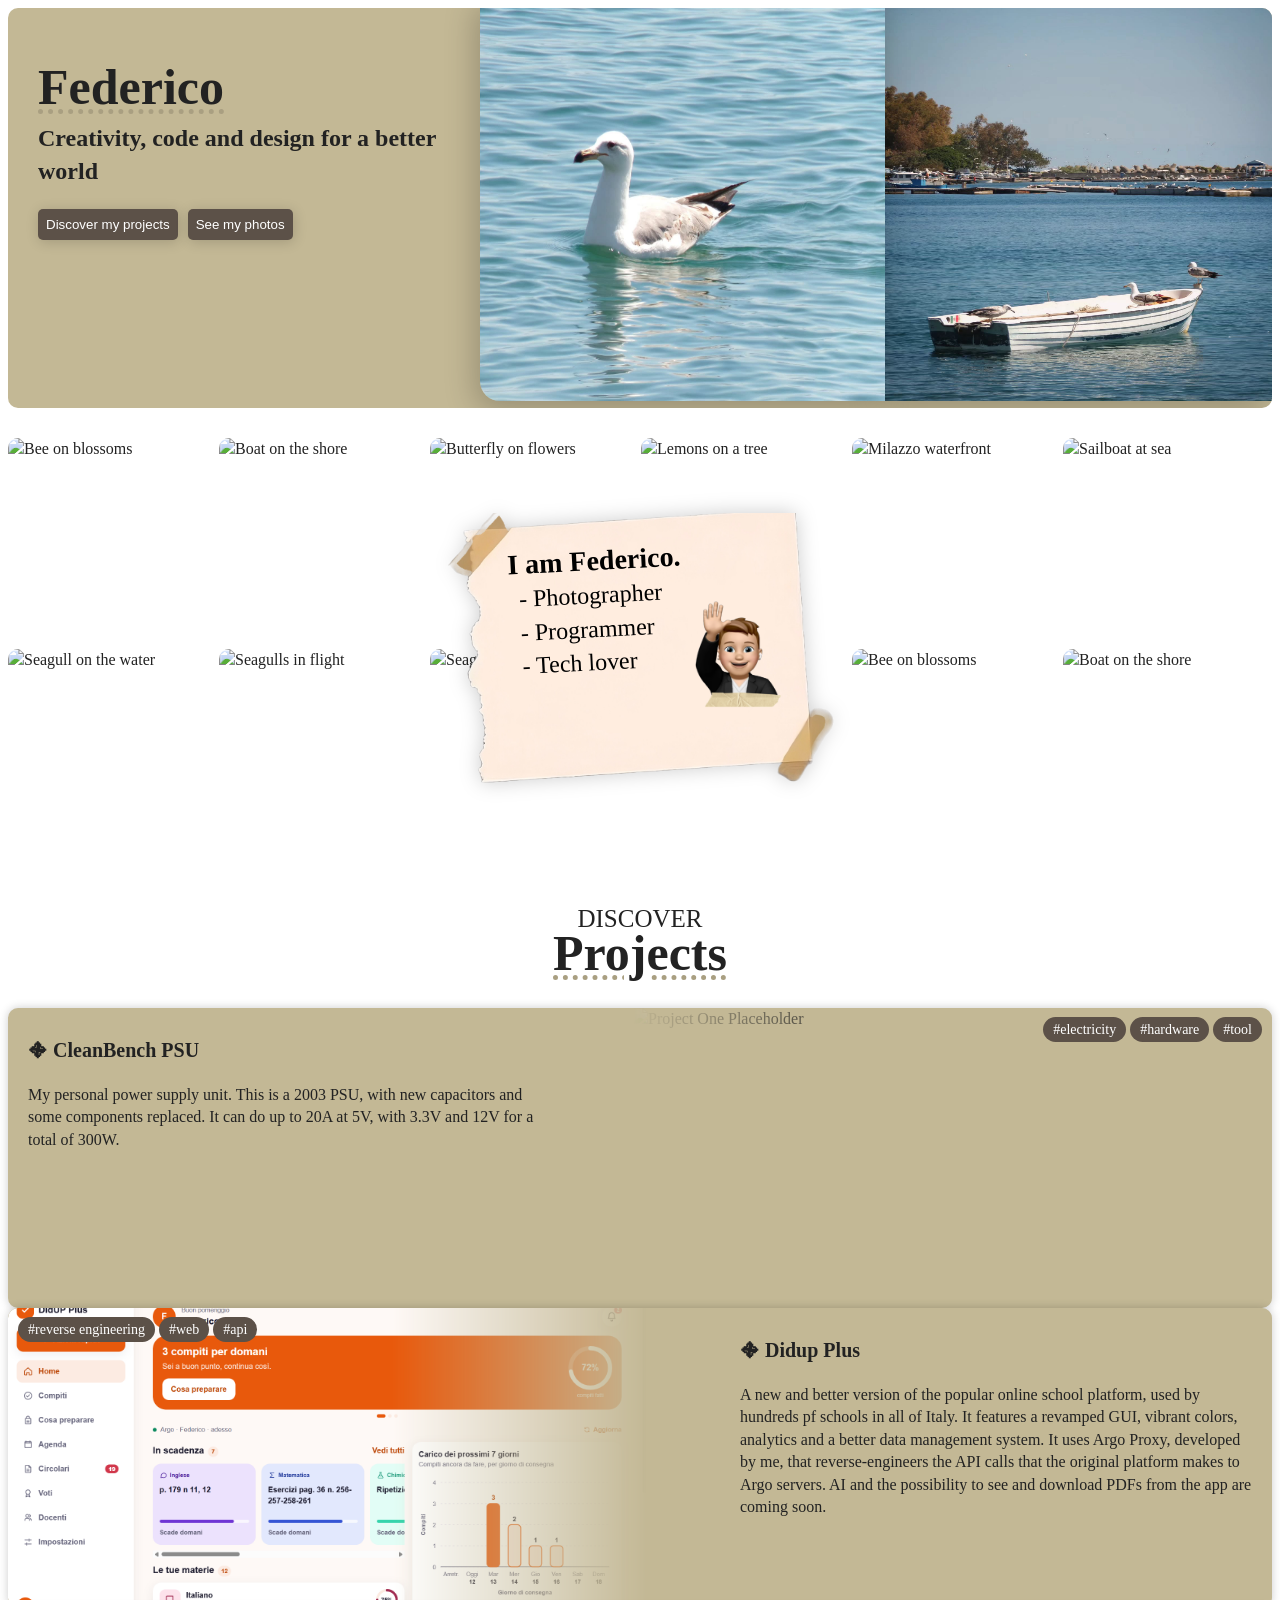
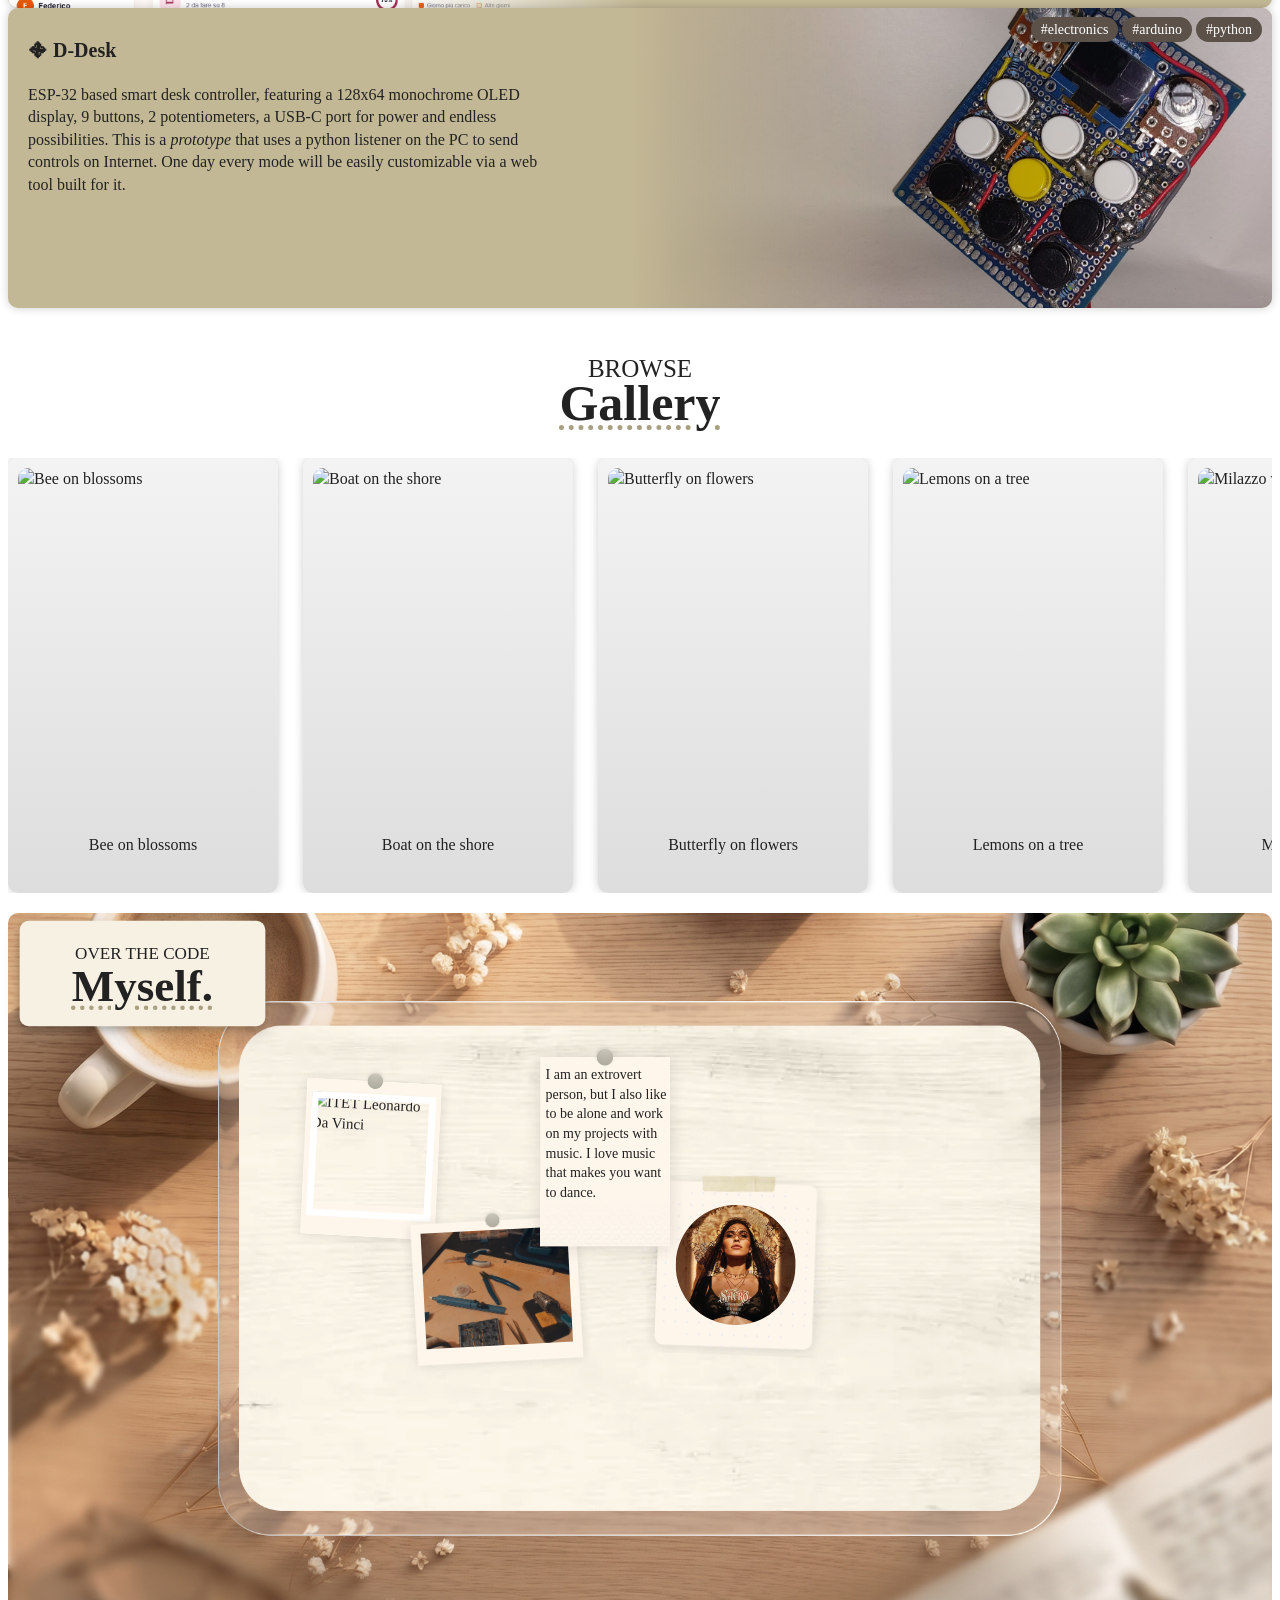
==== commit 2fe00145: "Finished working on the MYSELF section" ====
--- a/index.html
+++ b/index.html
@@ -49,18 +49,18 @@
       <p style="z-index: 1; color: black; font-size: 24px; transform: translateY(-90%) rotate(-3deg) translateX(-40%);">- Photographer <br>- Programmer<br>- Tech lover</p>
     </div>
     <div class="photoback">
-      <img src="https://scontent-mxp1-1.cdninstagram.com/v/t51.82787-15/694752211_17926514304295552_3298566990428655380_n.heic?stp=dst-jpg_e35_tt6&_nc_cat=103&ig_cache_key=Mzg5NDkzMTY3MTYwOTU4NDUyNQ%3D%3D.3-ccb7-5&ccb=7-5&_nc_sid=58cdad&efg=eyJ2ZW5jb2RlX3RhZyI6IkNBUk9VU0VMX0lURU0ueHBpZHMuMTQ0MC5zZHIucmVndWxhcl9waG90by5DMyJ9&_nc_ohc=cgPvS-RehRUQ7kNvwHwN7tc&_nc_oc=AdpQob0wAF5-AgLeHb43C_I-YpGAQAh4UIuR8sUR1M51J4yQ15p5r2DZGm0qpWw2BRM&_nc_zt=23&_nc_ht=scontent-mxp1-1.cdninstagram.com&_nc_gid=dNH8mIDkaWJFCeUypTxeTg&_nc_ss=7b6a8&oh=00_AQPoujNnMoCywHDgbZoyiYGn2Vu1UxhY-8ObObSAnesJBA&oe=6AD1AC8B" alt="" class="photobackimg">
-      <img src="https://scontent-mxp2-1.cdninstagram.com/v/t51.82787-15/616162333_17909424300295552_1090609740255352349_n.heic?stp=dst-jpg_e35_tt6&_nc_cat=109&ig_cache_key=MzgwOTkxMDc1Mzc0NzI3OTExNA%3D%3D.3-ccb7-5&ccb=7-5&_nc_sid=58cdad&efg=eyJ2ZW5jb2RlX3RhZyI6IkNBUk9VU0VMX0lURU0ueHBpZHMuMTQ0MC5zZHIucmVndWxhcl9waG90by5DMyJ9&_nc_ohc=xv7ro9w3o4gQ7kNvwHVk40H&_nc_oc=AdqWUt0wAMclQB5NsagentM06WYPrIeSrCgJX_n8h07zLFzEmczkd-1oettVkatBZa0&_nc_zt=23&_nc_ht=scontent-mxp2-1.cdninstagram.com&_nc_gid=dNH8mIDkaWJFCeUypTxeTg&_nc_ss=7b6a8&oh=00_AQNoSjO0k5PsClSF3qZrsclelx2lszEYRwxxM0TgTSX8Wg&oe=6AD1A4A9" alt="" class="photobackimg">
-      <img src="https://scontent-mxp1-1.cdninstagram.com/v/t51.82787-15/684208498_17924137611295552_2024595250336661425_n.heic?stp=dst-jpg_e35_tt6&_nc_cat=103&ig_cache_key=Mzg4NDA3NDQxNTkzNjA2NDI2MQ%3D%3D.3-ccb7-5&ccb=7-5&_nc_sid=58cdad&efg=eyJ2ZW5jb2RlX3RhZyI6IkNBUk9VU0VMX0lURU0ueHBpZHMuMTQ0MC5zZHIucmVndWxhcl9waG90by5DMyJ9&_nc_ohc=EcfKnEUEhAAQ7kNvwEAsdLp&_nc_oc=Adr420mxPPPlWw6ymq4kDrSqRyITiFeHodePIASRgletDROq-ReJRmqVRAIqQtpwiuo&_nc_zt=23&_nc_ht=scontent-mxp1-1.cdninstagram.com&_nc_gid=dNH8mIDkaWJFCeUypTxeTg&_nc_ss=7b6a8&oh=00_AQOz_FYwjhmOEG32XuL4PatWstpo5vKPodazbo3YTDf9tQ&oe=6AD19E1F" alt="" class="photobackimg">
-      <img src="https://scontent-mxp2-1.cdninstagram.com/v/t51.82787-15/608406756_17907754653295552_7006275086131596168_n.heic?stp=dst-jpg_e35_tt6&_nc_cat=105&ig_cache_key=Mzc5ODk3MTU5MTgxNzAzMzg0Mw%3D%3D.3-ccb7-5&ccb=7-5&_nc_sid=58cdad&efg=eyJ2ZW5jb2RlX3RhZyI6IkNBUk9VU0VMX0lURU0ueHBpZHMuMTQ0MC5zZHIucmVndWxhcl9waG90by5DMyJ9&_nc_ohc=SEUB8qQCjRgQ7kNvwFvphNo&_nc_oc=AdrvPaqAnakDbFEPl8axDrhUiRTSGCzMApWlQC8gNvZ5E_OahvaMd8v67qdavDLX_xY&_nc_zt=23&_nc_ht=scontent-mxp2-1.cdninstagram.com&_nc_gid=dNH8mIDkaWJFCeUypTxeTg&_nc_ss=7b6a8&oh=00_AQNknQl9N2tx6g5XS2Al_kOX8jm-vg8PSTo5MywN5COUvA&oe=6AD188EA" alt="" class="photobackimg">
-      <img src="https://scontent-mxp2-1.cdninstagram.com/v/t51.82787-15/681056170_17924137563295552_4009457221015668045_n.heic?stp=dst-jpg_e35_tt6&_nc_cat=101&ig_cache_key=Mzg4NDA3NDM4NDE4NTE5MzEzNw%3D%3D.3-ccb7-5&ccb=7-5&_nc_sid=58cdad&efg=eyJ2ZW5jb2RlX3RhZyI6IkNBUk9VU0VMX0lURU0ueHBpZHMuMTQ0MC5zZHIucmVndWxhcl9waG90by5DMyJ9&_nc_ohc=TD1xwTYC-ysQ7kNvwHramKO&_nc_oc=Ado3m3O-HeqvvLOb9w5Qrs8aoJ1orafLYqoTeqK_AkHueaYYT0u5CmBem3LLqYk8bJo&_nc_zt=23&_nc_ht=scontent-mxp2-1.cdninstagram.com&_nc_gid=dNH8mIDkaWJFCeUypTxeTg&_nc_ss=7b6a8&oh=00_AQP6PbFtaxqYSE9VRQ-NRLhXYcXr_UIccOnSUKl7US3bpA&oe=6AD1A9E0" alt="" class="photobackimg">
-      <img src="https://scontent-mxp2-1.cdninstagram.com/v/t51.82787-15/684162093_17924137593295552_3014340497567656735_n.heic?stp=dst-jpg_e35_tt6&_nc_cat=109&ig_cache_key=Mzg4NDA3NDM5OTMyNjYzNjk4NQ%3D%3D.3-ccb7-5&ccb=7-5&_nc_sid=58cdad&efg=eyJ2ZW5jb2RlX3RhZyI6IkNBUk9VU0VMX0lURU0ueHBpZHMuMTQ0MC5zZHIucmVndWxhcl9waG90by5DMyJ9&_nc_ohc=LmqUnTvnvbwQ7kNvwH_dIGx&_nc_oc=AdqQ9IF3yCAqDwpEjJ2bK5F44qQY5JJHq5PNQnxsGq5p04-B-uD_vTEihPMJnhLcBA4&_nc_zt=23&_nc_ht=scontent-mxp2-1.cdninstagram.com&_nc_gid=dNH8mIDkaWJFCeUypTxeTg&_nc_ss=7b6a8&oh=00_AQMqi_IdToc8ftIkXJNPtsyHjmcD3UmqscFrNGr_zoO5VA&oe=6AD18735" alt="" class="photobackimg">
-      <img src="https://scontent-mxp2-1.cdninstagram.com/v/t51.82787-15/695781601_17926514322295552_8748760859803264973_n.heic?stp=dst-jpg_e35_tt6&_nc_cat=104&ig_cache_key=Mzg5NDkzMTY4NTE0ODc4MjU2Nw%3D%3D.3-ccb7-5&ccb=7-5&_nc_sid=58cdad&efg=eyJ2ZW5jb2RlX3RhZyI6IkNBUk9VU0VMX0lURU0ueHBpZHMuMTQ0MC5zZHIucmVndWxhcl9waG90by5DMyJ9&_nc_ohc=1Dll3xRfqa0Q7kNvwEc632O&_nc_oc=Ado099y5XY-pFJCdnTEdplwKBaGVZkJkr2iOchKQCu3lELO1SjQH61U6QUEWkdsQb3k&_nc_zt=23&_nc_ht=scontent-mxp2-1.cdninstagram.com&_nc_gid=dNH8mIDkaWJFCeUypTxeTg&_nc_ss=7b6a8&oh=00_AQPZQsX_peacdXVEYnKarLlObcVT_4yBEJcA6Gv8-zd9Mw&oe=6AD192C0" alt="" class="photobackimg">
-      <img src="https://scontent-mxp2-1.cdninstagram.com/v/t51.82787-15/658763456_17920599369295552_7227553354854781475_n.heic?stp=dst-jpg_e35_tt6&_nc_cat=101&ig_cache_key=Mzg2NzE4MTc3MTM4OTc5MjYzMA%3D%3D.3-ccb7-5&ccb=7-5&_nc_sid=58cdad&efg=eyJ2ZW5jb2RlX3RhZyI6IkNBUk9VU0VMX0lURU0ueHBpZHMuMTQ0MC5zZHIucmVndWxhcl9waG90by5DMyJ9&_nc_ohc=xHzm9lUxoq0Q7kNvwHctCcX&_nc_oc=Adp4pfMtPn2g9r-iwYJcGnEieQkPtrDiVEeDm8JBI3C98L9-Tq2EeoF90QJVkQMMEXk&_nc_zt=23&_nc_ht=scontent-mxp2-1.cdninstagram.com&_nc_gid=dNH8mIDkaWJFCeUypTxeTg&_nc_ss=7b6a8&oh=00_AQMKCWttY4_UJ9Wreb9G_5nC-Uh0C0TL7T-vhMZNt8SL2g&oe=6AD18E9E" alt="" class="photobackimg">
-      <img src="https://scontent-mxp1-1.cdninstagram.com/v/t51.82787-15/658961720_17920599315295552_2934881445820706120_n.heic?stp=dst-jpg_e35_tt6&_nc_cat=102&ig_cache_key=Mzg2NzE4MTczNjQyNjA3MDMzNQ%3D%3D.3-ccb7-5&ccb=7-5&_nc_sid=58cdad&efg=eyJ2ZW5jb2RlX3RhZyI6IkNBUk9VU0VMX0lURU0ueHBpZHMuMTQ0MC5zZHIucmVndWxhcl9waG90by5DMyJ9&_nc_ohc=80_34mojnUkQ7kNvwGx478x&_nc_oc=AdoRRWns4FPf0Mc8I5EWmGHODAFQc4zSyjw266eK30IcvH_wJqQ6UV1InE6ZtcKmPzg&_nc_zt=23&_nc_ht=scontent-mxp1-1.cdninstagram.com&_nc_gid=dNH8mIDkaWJFCeUypTxeTg&_nc_ss=7b6a8&oh=00_AQM7fR5BIuxoZ0aROgdprdzziXCPLuQsQTG9H9-d3awNew&oe=6AD1AEFC" alt="" class="photobackimg">
-      <img src="https://scontent-mxp2-1.cdninstagram.com/v/t51.82787-15/571837122_17900730696295552_5895396275147278795_n.heic?stp=dst-jpg_e35_tt6&_nc_cat=104&ig_cache_key=Mzc1MTc5MzcwMzA3MDI4OTExNQ%3D%3D.3-ccb7-5&ccb=7-5&_nc_sid=58cdad&efg=eyJ2ZW5jb2RlX3RhZyI6IkNBUk9VU0VMX0lURU0ueHBpZHMuMTQ0MC5zZHIucmVndWxhcl9waG90by5DMyJ9&_nc_ohc=0KFy6a3DV8AQ7kNvwGQMsv2&_nc_oc=AdoYFnvGBBFdpG702iW-UG3xGVJoVMmoIKmcmp5yKw4nmY_5c2W5laE9tKIXVbucOFg&_nc_zt=23&_nc_ht=scontent-mxp2-1.cdninstagram.com&_nc_gid=dNH8mIDkaWJFCeUypTxeTg&_nc_ss=7b6a8&oh=00_AQOWqCmMSt1dlntGtEIUZlEiqBJ1DheJGPPYTglCNn6D5g&oe=6AD1B961" alt="" class="photobackimg">
-      <img src="https://scontent-mxp1-1.cdninstagram.com/v/t51.82787-15/694752211_17926514304295552_3298566990428655380_n.heic?stp=dst-jpg_e35_tt6&_nc_cat=103&ig_cache_key=Mzg5NDkzMTY3MTYwOTU4NDUyNQ%3D%3D.3-ccb7-5&ccb=7-5&_nc_sid=58cdad&efg=eyJ2ZW5jb2RlX3RhZyI6IkNBUk9VU0VMX0lURU0ueHBpZHMuMTQ0MC5zZHIucmVndWxhcl9waG90by5DMyJ9&_nc_ohc=cgPvS-RehRUQ7kNvwHwN7tc&_nc_oc=AdpQob0wAF5-AgLeHb43C_I-YpGAQAh4UIuR8sUR1M51J4yQ15p5r2DZGm0qpWw2BRM&_nc_zt=23&_nc_ht=scontent-mxp1-1.cdninstagram.com&_nc_gid=dNH8mIDkaWJFCeUypTxeTg&_nc_ss=7b6a8&oh=00_AQPoujNnMoCywHDgbZoyiYGn2Vu1UxhY-8ObObSAnesJBA&oe=6AD1AC8B" alt="" class="photobackimghid">
-      <img src="https://scontent-mxp2-1.cdninstagram.com/v/t51.82787-15/616162333_17909424300295552_1090609740255352349_n.heic?stp=dst-jpg_e35_tt6&_nc_cat=109&ig_cache_key=MzgwOTkxMDc1Mzc0NzI3OTExNA%3D%3D.3-ccb7-5&ccb=7-5&_nc_sid=58cdad&efg=eyJ2ZW5jb2RlX3RhZyI6IkNBUk9VU0VMX0lURU0ueHBpZHMuMTQ0MC5zZHIucmVndWxhcl9waG90by5DMyJ9&_nc_ohc=xv7ro9w3o4gQ7kNvwHVk40H&_nc_oc=AdqWUt0wAMclQB5NsagentM06WYPrIeSrCgJX_n8h07zLFzEmczkd-1oettVkatBZa0&_nc_zt=23&_nc_ht=scontent-mxp2-1.cdninstagram.com&_nc_gid=dNH8mIDkaWJFCeUypTxeTg&_nc_ss=7b6a8&oh=00_AQNoSjO0k5PsClSF3qZrsclelx2lszEYRwxxM0TgTSX8Wg&oe=6AD1A4A9" alt="" class="photobackimghid">
+      <img src="img/bee-on-blossoms.jpeg" alt="Bee on blossoms" class="photobackimg">
+      <img src="img/boat-on-shore.jpeg" alt="Boat on the shore" class="photobackimg">
+      <img src="img/butterfly-on-flowers.jpeg" alt="Butterfly on flowers" class="photobackimg">
+      <img src="img/lemons-on-tree.jpeg" alt="Lemons on a tree" class="photobackimg">
+      <img src="img/milazzo-waterfront.jpeg" alt="Milazzo waterfront" class="photobackimg">
+      <img src="img/sailboat-at-sea.jpeg" alt="Sailboat at sea" class="photobackimg">
+      <img src="img/seagull-on-water.jpeg" alt="Seagull on the water" class="photobackimg">
+      <img src="img/seagulls-in-flight.jpeg" alt="Seagulls in flight" class="photobackimg">
+      <img src="img/seagulls-on-boat.jpeg" alt="Seagulls on a boat" class="photobackimg">
+      <img src="img/turtle-in-garden.jpeg" alt="Turtle in the garden" class="photobackimg">
+      <img src="img/bee-on-blossoms.jpeg" alt="Bee on blossoms" class="photobackimghid">
+      <img src="img/boat-on-shore.jpeg" alt="Boat on the shore" class="photobackimghid">
     </div>
   </div>
 
@@ -113,30 +113,38 @@
     </div>
     <div class="gallery-cards">
       <div class="track">
-        <!-- Primo set -->
-        <div class="card"><img src="https://scontent-mxp1-1.cdninstagram.com/v/t51.82787-15/694752211_17926514304295552_3298566990428655380_n.heic?stp=dst-jpg_e35_tt6&_nc_cat=103&ig_cache_key=Mzg5NDkzMTY3MTYwOTU4NDUyNQ%3D%3D.3-ccb7-5&ccb=7-5&_nc_sid=58cdad&efg=eyJ2ZW5jb2RlX3RhZyI6IkNBUk9VU0VMX0lURU0ueHBpZHMuMTQ0MC5zZHIucmVndWxhcl9waG90by5DMyJ9&_nc_ohc=cgPvS-RehRUQ7kNvwHwN7tc&_nc_oc=AdpQob0wAF5-AgLeHb43C_I-YpGAQAh4UIuR8sUR1M51J4yQ15p5r2DZGm0qpWw2BRM&_nc_zt=23&_nc_ht=scontent-mxp1-1.cdninstagram.com&_nc_gid=dNH8mIDkaWJFCeUypTxeTg&_nc_ss=7b6a8&oh=00_AQPoujNnMoCywHDgbZoyiYGn2Vu1UxhY-8ObObSAnesJBA&oe=6AD1AC8B" alt="Photo by @fe_.space on Instagram"><p>Spring's colors</p></div>
-        <div class="card"><img src="https://scontent-mxp2-1.cdninstagram.com/v/t51.82787-15/616162333_17909424300295552_1090609740255352349_n.heic?stp=dst-jpg_e35_tt6&_nc_cat=109&ig_cache_key=MzgwOTkxMDc1Mzc0NzI3OTExNA%3D%3D.3-ccb7-5&ccb=7-5&_nc_sid=58cdad&efg=eyJ2ZW5jb2RlX3RhZyI6IkNBUk9VU0VMX0lURU0ueHBpZHMuMTQ0MC5zZHIucmVndWxhcl9waG90by5DMyJ9&_nc_ohc=xv7ro9w3o4gQ7kNvwHVk40H&_nc_oc=AdqWUt0wAMclQB5NsagentM06WYPrIeSrCgJX_n8h07zLFzEmczkd-1oettVkatBZa0&_nc_zt=23&_nc_ht=scontent-mxp2-1.cdninstagram.com&_nc_gid=dNH8mIDkaWJFCeUypTxeTg&_nc_ss=7b6a8&oh=00_AQNoSjO0k5PsClSF3qZrsclelx2lszEYRwxxM0TgTSX8Wg&oe=6AD1A4A9" alt="Photo by @fe_.space on Instagram"><p>"The nature is full of infinite reasons that weren't ever inexperience"</p></div>
-        <div class="card"><img src="https://scontent-mxp1-1.cdninstagram.com/v/t51.82787-15/684208498_17924137611295552_2024595250336661425_n.heic?stp=dst-jpg_e35_tt6&_nc_cat=103&ig_cache_key=Mzg4NDA3NDQxNTkzNjA2NDI2MQ%3D%3D.3-ccb7-5&ccb=7-5&_nc_sid=58cdad&efg=eyJ2ZW5jb2RlX3RhZyI6IkNBUk9VU0VMX0lURU0ueHBpZHMuMTQ0MC5zZHIucmVndWxhcl9waG90by5DMyJ9&_nc_ohc=EcfKnEUEhAAQ7kNvwEAsdLp&_nc_oc=Adr420mxPPPlWw6ymq4kDrSqRyITiFeHodePIASRgletDROq-ReJRmqVRAIqQtpwiuo&_nc_zt=23&_nc_ht=scontent-mxp1-1.cdninstagram.com&_nc_gid=dNH8mIDkaWJFCeUypTxeTg&_nc_ss=7b6a8&oh=00_AQOz_FYwjhmOEG32XuL4PatWstpo5vKPodazbo3YTDf9tQ&oe=6AD19E1F" alt="Photo by @fe_.space on Instagram"><p>Milazzo - Sicily</p></div>
-        <div class="card"><img src="https://scontent-mxp2-1.cdninstagram.com/v/t51.82787-15/608406756_17907754653295552_7006275086131596168_n.heic?stp=dst-jpg_e35_tt6&_nc_cat=105&ig_cache_key=Mzc5ODk3MTU5MTgxNzAzMzg0Mw%3D%3D.3-ccb7-5&ccb=7-5&_nc_sid=58cdad&efg=eyJ2ZW5jb2RlX3RhZyI6IkNBUk9VU0VMX0lURU0ueHBpZHMuMTQ0MC5zZHIucmVndWxhcl9waG90by5DMyJ9&_nc_ohc=SEUB8qQCjRgQ7kNvwFvphNo&_nc_oc=AdrvPaqAnakDbFEPl8axDrhUiRTSGCzMApWlQC8gNvZ5E_OahvaMd8v67qdavDLX_xY&_nc_zt=23&_nc_ht=scontent-mxp2-1.cdninstagram.com&_nc_gid=dNH8mIDkaWJFCeUypTxeTg&_nc_ss=7b6a8&oh=00_AQNknQl9N2tx6g5XS2Al_kOX8jm-vg8PSTo5MywN5COUvA&oe=6AD188EA" alt="Photo by @fe_.space on Instagram"><p>Far away...</p></div>
-        <div class="card"><img src="https://scontent-mxp2-1.cdninstagram.com/v/t51.82787-15/681056170_17924137563295552_4009457221015668045_n.heic?stp=dst-jpg_e35_tt6&_nc_cat=101&ig_cache_key=Mzg4NDA3NDM4NDE4NTE5MzEzNw%3D%3D.3-ccb7-5&ccb=7-5&_nc_sid=58cdad&efg=eyJ2ZW5jb2RlX3RhZyI6IkNBUk9VU0VMX0lURU0ueHBpZHMuMTQ0MC5zZHIucmVndWxhcl9waG90by5DMyJ9&_nc_ohc=TD1xwTYC-ysQ7kNvwHramKO&_nc_oc=Ado3m3O-HeqvvLOb9w5Qrs8aoJ1orafLYqoTeqK_AkHueaYYT0u5CmBem3LLqYk8bJo&_nc_zt=23&_nc_ht=scontent-mxp2-1.cdninstagram.com&_nc_gid=dNH8mIDkaWJFCeUypTxeTg&_nc_ss=7b6a8&oh=00_AQP6PbFtaxqYSE9VRQ-NRLhXYcXr_UIccOnSUKl7US3bpA&oe=6AD1A9E0" alt="Photo by @fe_.space on Instagram"><p>"Flying above all of this."</p></div>
-        <div class="card"><img src="https://scontent-mxp2-1.cdninstagram.com/v/t51.82787-15/684162093_17924137593295552_3014340497567656735_n.heic?stp=dst-jpg_e35_tt6&_nc_cat=109&ig_cache_key=Mzg4NDA3NDM5OTMyNjYzNjk4NQ%3D%3D.3-ccb7-5&ccb=7-5&_nc_sid=58cdad&efg=eyJ2ZW5jb2RlX3RhZyI6IkNBUk9VU0VMX0lURU0ueHBpZHMuMTQ0MC5zZHIucmVndWxhcl9waG90by5DMyJ9&_nc_ohc=LmqUnTvnvbwQ7kNvwH_dIGx&_nc_oc=AdqQ9IF3yCAqDwpEjJ2bK5F44qQY5JJHq5PNQnxsGq5p04-B-uD_vTEihPMJnhLcBA4&_nc_zt=23&_nc_ht=scontent-mxp2-1.cdninstagram.com&_nc_gid=dNH8mIDkaWJFCeUypTxeTg&_nc_ss=7b6a8&oh=00_AQMqi_IdToc8ftIkXJNPtsyHjmcD3UmqscFrNGr_zoO5VA&oe=6AD18735" alt="Photo by @fe_.space on Instagram"><p>"How do you explain the sea to those who only see water..."</p></div>
-        <!-- Secondo set (copia identica) -->
-        <div class="card"><img src="https://scontent-mxp1-1.cdninstagram.com/v/t51.82787-15/694752211_17926514304295552_3298566990428655380_n.heic?stp=dst-jpg_e35_tt6&_nc_cat=103&ig_cache_key=Mzg5NDkzMTY3MTYwOTU4NDUyNQ%3D%3D.3-ccb7-5&ccb=7-5&_nc_sid=58cdad&efg=eyJ2ZW5jb2RlX3RhZyI6IkNBUk9VU0VMX0lURU0ueHBpZHMuMTQ0MC5zZHIucmVndWxhcl9waG90by5DMyJ9&_nc_ohc=cgPvS-RehRUQ7kNvwHwN7tc&_nc_oc=AdpQob0wAF5-AgLeHb43C_I-YpGAQAh4UIuR8sUR1M51J4yQ15p5r2DZGm0qpWw2BRM&_nc_zt=23&_nc_ht=scontent-mxp1-1.cdninstagram.com&_nc_gid=dNH8mIDkaWJFCeUypTxeTg&_nc_ss=7b6a8&oh=00_AQPoujNnMoCywHDgbZoyiYGn2Vu1UxhY-8ObObSAnesJBA&oe=6AD1AC8B" alt="Milazzo - Sicily"><p>Milazzo - Sicily</p></div>
-        <div class="card"><img src="https://scontent-mxp2-1.cdninstagram.com/v/t51.82787-15/616162333_17909424300295552_1090609740255352349_n.heic?stp=dst-jpg_e35_tt6&_nc_cat=109&ig_cache_key=MzgwOTkxMDc1Mzc0NzI3OTExNA%3D%3D.3-ccb7-5&ccb=7-5&_nc_sid=58cdad&efg=eyJ2ZW5jb2RlX3RhZyI6IkNBUk9VU0VMX0lURU0ueHBpZHMuMTQ0MC5zZHIucmVndWxhcl9waG90by5DMyJ9&_nc_ohc=xv7ro9w3o4gQ7kNvwHVk40H&_nc_oc=AdqWUt0wAMclQB5NsagentM06WYPrIeSrCgJX_n8h07zLFzEmczkd-1oettVkatBZa0&_nc_zt=23&_nc_ht=scontent-mxp2-1.cdninstagram.com&_nc_gid=dNH8mIDkaWJFCeUypTxeTg&_nc_ss=7b6a8&oh=00_AQNoSjO0k5PsClSF3qZrsclelx2lszEYRwxxM0TgTSX8Wg&oe=6AD1A4A9" alt="Milazzo - Sicily"><p>Milazzo - Sicily</p></div>
-        <div class="card"><img src="https://scontent-mxp1-1.cdninstagram.com/v/t51.82787-15/684208498_17924137611295552_2024595250336661425_n.heic?stp=dst-jpg_e35_tt6&_nc_cat=103&ig_cache_key=Mzg4NDA3NDQxNTkzNjA2NDI2MQ%3D%3D.3-ccb7-5&ccb=7-5&_nc_sid=58cdad&efg=eyJ2ZW5jb2RlX3RhZyI6IkNBUk9VU0VMX0lURU0ueHBpZHMuMTQ0MC5zZHIucmVndWxhcl9waG90by5DMyJ9&_nc_ohc=EcfKnEUEhAAQ7kNvwEAsdLp&_nc_oc=Adr420mxPPPlWw6ymq4kDrSqRyITiFeHodePIASRgletDROq-ReJRmqVRAIqQtpwiuo&_nc_zt=23&_nc_ht=scontent-mxp1-1.cdninstagram.com&_nc_gid=dNH8mIDkaWJFCeUypTxeTg&_nc_ss=7b6a8&oh=00_AQOz_FYwjhmOEG32XuL4PatWstpo5vKPodazbo3YTDf9tQ&oe=6AD19E1F" alt="Milazzo - Sicily"><p>Milazzo - Sicily</p></div>
-        <div class="card"><img src="https://scontent-mxp2-1.cdninstagram.com/v/t51.82787-15/608406756_17907754653295552_7006275086131596168_n.heic?stp=dst-jpg_e35_tt6&_nc_cat=105&ig_cache_key=Mzc5ODk3MTU5MTgxNzAzMzg0Mw%3D%3D.3-ccb7-5&ccb=7-5&_nc_sid=58cdad&efg=eyJ2ZW5jb2RlX3RhZyI6IkNBUk9VU0VMX0lURU0ueHBpZHMuMTQ0MC5zZHIucmVndWxhcl9waG90by5DMyJ9&_nc_ohc=SEUB8qQCjRgQ7kNvwFvphNo&_nc_oc=AdrvPaqAnakDbFEPl8axDrhUiRTSGCzMApWlQC8gNvZ5E_OahvaMd8v67qdavDLX_xY&_nc_zt=23&_nc_ht=scontent-mxp2-1.cdninstagram.com&_nc_gid=dNH8mIDkaWJFCeUypTxeTg&_nc_ss=7b6a8&oh=00_AQNknQl9N2tx6g5XS2Al_kOX8jm-vg8PSTo5MywN5COUvA&oe=6AD188EA" alt="Milazzo - Sicily"><p>Milazzo - Sicily</p></div>
-        <div class="card"><img src="https://scontent-mxp2-1.cdninstagram.com/v/t51.82787-15/681056170_17924137563295552_4009457221015668045_n.heic?stp=dst-jpg_e35_tt6&_nc_cat=101&ig_cache_key=Mzg4NDA3NDM4NDE4NTE5MzEzNw%3D%3D.3-ccb7-5&ccb=7-5&_nc_sid=58cdad&efg=eyJ2ZW5jb2RlX3RhZyI6IkNBUk9VU0VMX0lURU0ueHBpZHMuMTQ0MC5zZHIucmVndWxhcl9waG90by5DMyJ9&_nc_ohc=TD1xwTYC-ysQ7kNvwHramKO&_nc_oc=Ado3m3O-HeqvvLOb9w5Qrs8aoJ1orafLYqoTeqK_AkHueaYYT0u5CmBem3LLqYk8bJo&_nc_zt=23&_nc_ht=scontent-mxp2-1.cdninstagram.com&_nc_gid=dNH8mIDkaWJFCeUypTxeTg&_nc_ss=7b6a8&oh=00_AQP6PbFtaxqYSE9VRQ-NRLhXYcXr_UIccOnSUKl7US3bpA&oe=6AD1A9E0" alt="Milazzo - Sicily"><p>Milazzo - Sicily</p></div>
-        <div class="card"><img src="https://scontent-mxp2-1.cdninstagram.com/v/t51.82787-15/684162093_17924137593295552_3014340497567656735_n.heic?stp=dst-jpg_e35_tt6&_nc_cat=109&ig_cache_key=Mzg4NDA3NDM5OTMyNjYzNjk4NQ%3D%3D.3-ccb7-5&ccb=7-5&_nc_sid=58cdad&efg=eyJ2ZW5jb2RlX3RhZyI6IkNBUk9VU0VMX0lURU0ueHBpZHMuMTQ0MC5zZHIucmVndWxhcl9waG90by5DMyJ9&_nc_ohc=LmqUnTvnvbwQ7kNvwH_dIGx&_nc_oc=AdqQ9IF3yCAqDwpEjJ2bK5F44qQY5JJHq5PNQnxsGq5p04-B-uD_vTEihPMJnhLcBA4&_nc_zt=23&_nc_ht=scontent-mxp2-1.cdninstagram.com&_nc_gid=dNH8mIDkaWJFCeUypTxeTg&_nc_ss=7b6a8&oh=00_AQMqi_IdToc8ftIkXJNPtsyHjmcD3UmqscFrNGr_zoO5VA&oe=6AD18735" alt="Milazzo - Sicily"><p>Milazzo - Sicily</p></div>
+        <div class="card"><img src="img/bee-on-blossoms.jpeg" alt="Bee on blossoms"><p>Bee on blossoms</p></div>
+        <div class="card"><img src="img/boat-on-shore.jpeg" alt="Boat on the shore"><p>Boat on the shore</p></div>
+        <div class="card"><img src="img/butterfly-on-flowers.jpeg" alt="Butterfly on flowers"><p>Butterfly on flowers</p></div>
+        <div class="card"><img src="img/lemons-on-tree.jpeg" alt="Lemons on a tree"><p>Lemons on a tree</p></div>
+        <div class="card"><img src="img/milazzo-waterfront.jpeg" alt="Milazzo waterfront"><p>Milazzo waterfront</p></div>
+        <div class="card"><img src="img/sailboat-at-sea.jpeg" alt="Sailboat at sea"><p>Sailboat at sea</p></div>
+        <div class="card"><img src="img/seagull-on-water.jpeg" alt="Seagull on the water"><p>Seagull on the water</p></div>
+        <div class="card"><img src="img/seagulls-in-flight.jpeg" alt="Seagulls in flight"><p>Seagulls in flight</p></div>
+        <div class="card"><img src="img/seagulls-on-boat.jpeg" alt="Seagulls on a boat"><p>Seagulls on a boat</p></div>
+        <div class="card"><img src="img/turtle-in-garden.jpeg" alt="Turtle in the garden"><p>Turtle in the garden</p></div>
+        <!-- Second set (duplicate for the gallery track) -->
+        <div class="card"><img src="img/bee-on-blossoms.jpeg" alt="Bee on blossoms"><p>Bee on blossoms</p></div>
+        <div class="card"><img src="img/boat-on-shore.jpeg" alt="Boat on the shore"><p>Boat on the shore</p></div>
+        <div class="card"><img src="img/butterfly-on-flowers.jpeg" alt="Butterfly on flowers"><p>Butterfly on flowers</p></div>
+        <div class="card"><img src="img/lemons-on-tree.jpeg" alt="Lemons on a tree"><p>Lemons on a tree</p></div>
+        <div class="card"><img src="img/milazzo-waterfront.jpeg" alt="Milazzo waterfront"><p>Milazzo waterfront</p></div>
+        <div class="card"><img src="img/sailboat-at-sea.jpeg" alt="Sailboat at sea"><p>Sailboat at sea</p></div>
+        <div class="card"><img src="img/seagull-on-water.jpeg" alt="Seagull on the water"><p>Seagull on the water</p></div>
+        <div class="card"><img src="img/seagulls-in-flight.jpeg" alt="Seagulls in flight"><p>Seagulls in flight</p></div>
+        <div class="card"><img src="img/seagulls-on-boat.jpeg" alt="Seagulls on a boat"><p>Seagulls on a boat</p></div>
+        <div class="card"><img src="img/turtle-in-garden.jpeg" alt="Turtle in the garden"><p>Turtle in the garden</p></div>
       </div>
     </div>
   </div>
   <div class="mylife">
-    <div class="title" style="position: absolute; z-index: 2; padding: 10px; background: #f7f1e4; transform: scale(0.9); box-shadow: 0 4px 8px 0 rgba(0, 0, 0, 0.2), 0 6px 20px 0 rgba(0, 0, 0, 0.19); top: 2px; left: -2px; border-radius: 10px; width: 20%">
+    <div class="title" style="position: absolute; z-index: 2; padding: 10px; background: #f7f1e4; transform: scale(0.9); box-shadow: 0 4px 8px 0 rgba(0, 0, 0, 0.2), 0 6px 20px 0 rgba(0, 0, 0, 0.19); top: 2px; left: -2px; border-radius: 10px; width: 20%; min-width: fit-content;">
       <p style="margin: 0; font-size: 19px">OVER THE CODE</p>
       <h1>Myself.</h1>
     </div>
     <div class="mylife-content">
       <div class="container">
+        <div class="componentscontainer">
         <div class="music">
           <div class="musicoverlay">
             <h4>SACRO</h4>
@@ -159,7 +167,8 @@
           <img src="/img/pianodilavoro.jpg" alt="Workbench">
         </div>
         <div class="textbox">
-          <p>My workbench is where I spend most of my time. It's a place where I can focus on my projects and experiments. It's equipped with all the tools I need to bring my ideas to life. I love the feeling of being surrounded by my workbench and the tools I use to create.</p>
+          <p>I am an extrovert person, but I also like to be alone and work on my projects with music. I love music that makes you want to dance.</p>
+        </div>
         </div>
       </div>
     </div>
--- a/css/style.css
+++ b/css/style.css
@@ -247,7 +247,7 @@
   display: flex;
   align-items: center;
   gap: 25px;
-  /* animation: scroll 30s linear infinite; */
+  animation: scroll 30s linear infinite;
   width: max-content; /* impedisce al track di restringersi */
 }
 
@@ -310,15 +310,21 @@
   height: 100%;
   position: relative;
 }
+.componentscontainer{
+  height: fit-content;
+  width: fit-content;
+  transform: scale(clamp(0.6, calc(100vw / 1000px), 1.3));
+  transform-origin: top left;
+}
 .music{
   position: absolute;
-  bottom: 40px;
-  right: 20px;
+  top: 126px;
+  left: 395px;
   background-image: url("../img/COMPONENT 2_ MUSIC.png");
   background-size: cover;
   width: 200px;
   height: 200px;
-  transform: rotate(-3deg);
+  transform: rotate(2deg);
   z-index: 5;
 }
 .music img{
@@ -451,6 +457,35 @@
 .polaroidwide:hover .polaroidwideoverlay{
   opacity: 0.86;
 }
+
+
+.textbox{
+  position: absolute;
+  display: flex;
+  align-items: center;
+  top: 12px;
+  left: 255px;
+  height: 200px;
+  width: 200px;
+  background-image: url("../img/COMPONENT 1_ TEXT BOX.png");
+  padding: 10px;
+  background-position: center;
+  background-size: cover;
+  background-repeat: no-repeat;
+  z-index: 11;
+  overflow: hidden;
+}
+.textbox p{
+  text-align: left;
+  position: absolute;
+  top: 10px;
+  height: 100%;
+  width: 55%;
+  transform: translateX(40px);
+  max-height: 180px;
+  overflow: hidden;
+  font-size: 14px;
+}
 /*
  * Remove text-shadow in selection highlight:
  * https://twitter.com/miketaylr/status/12228805301
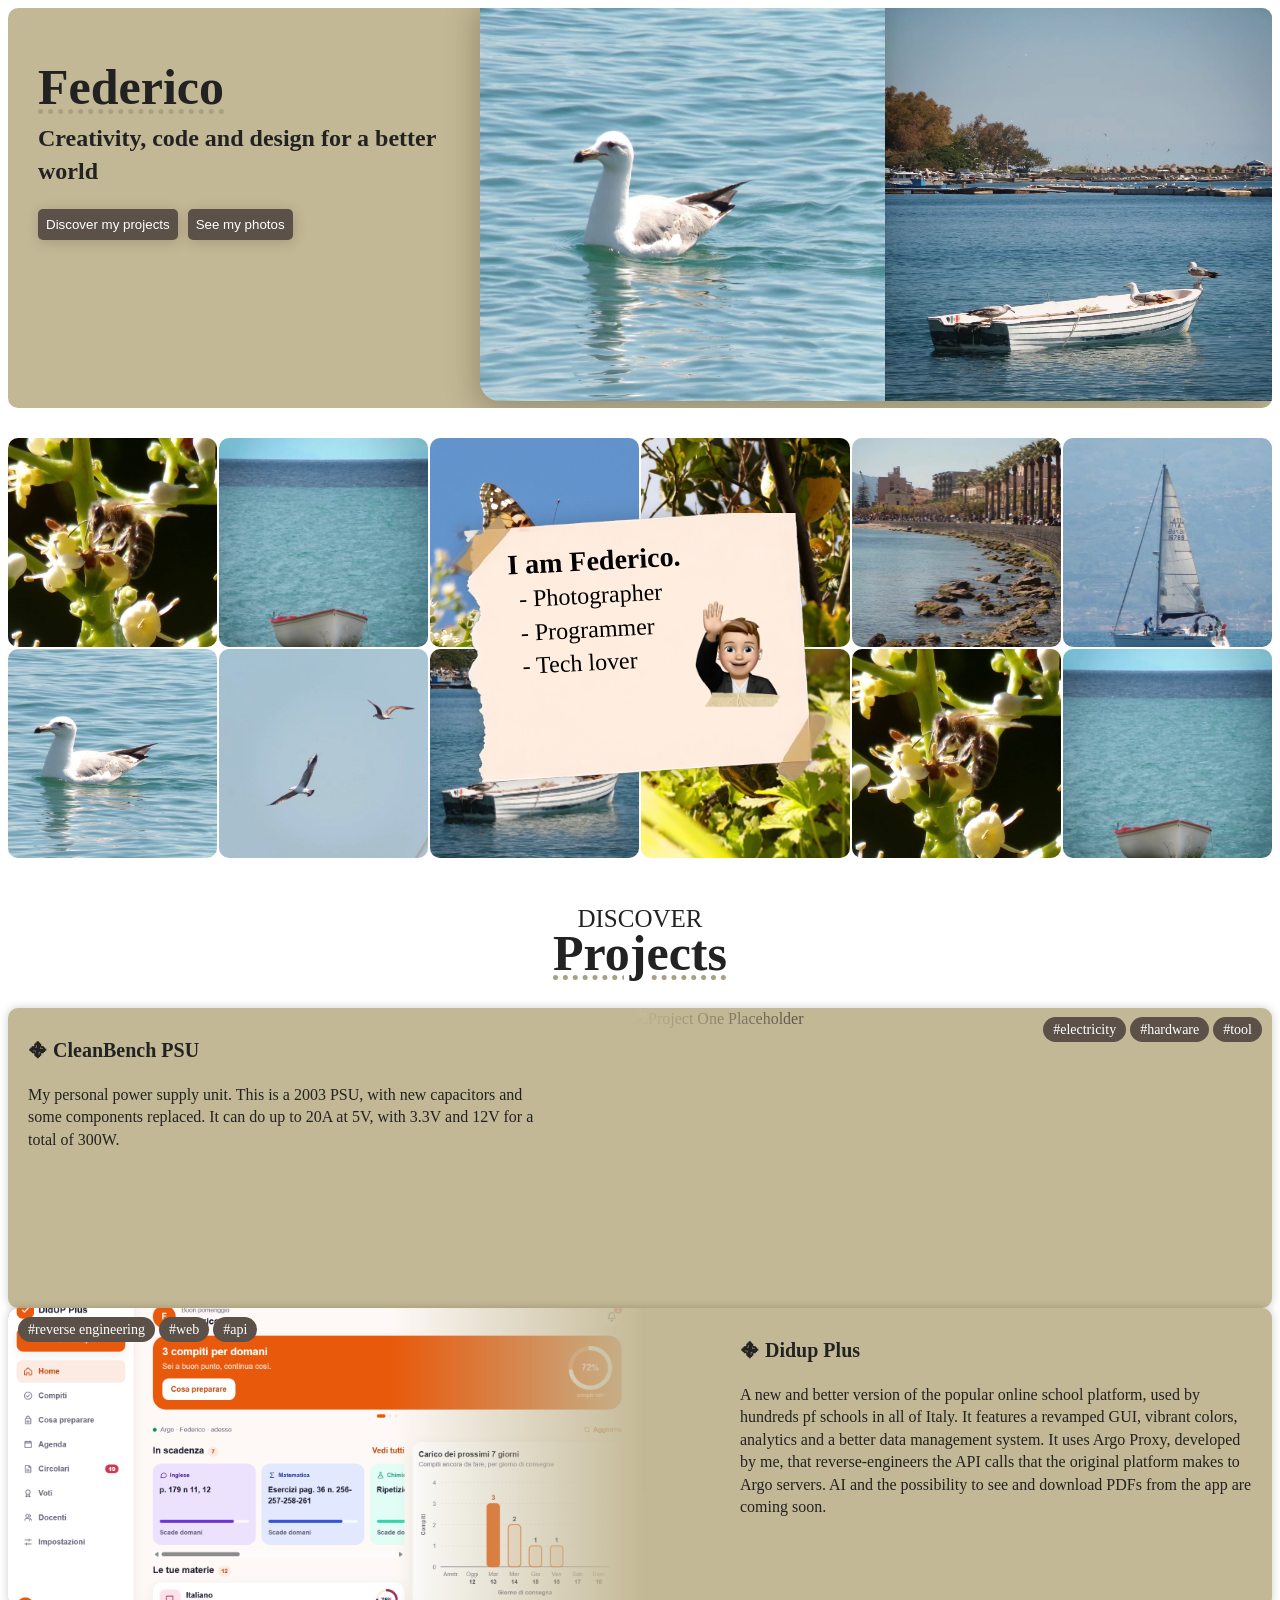
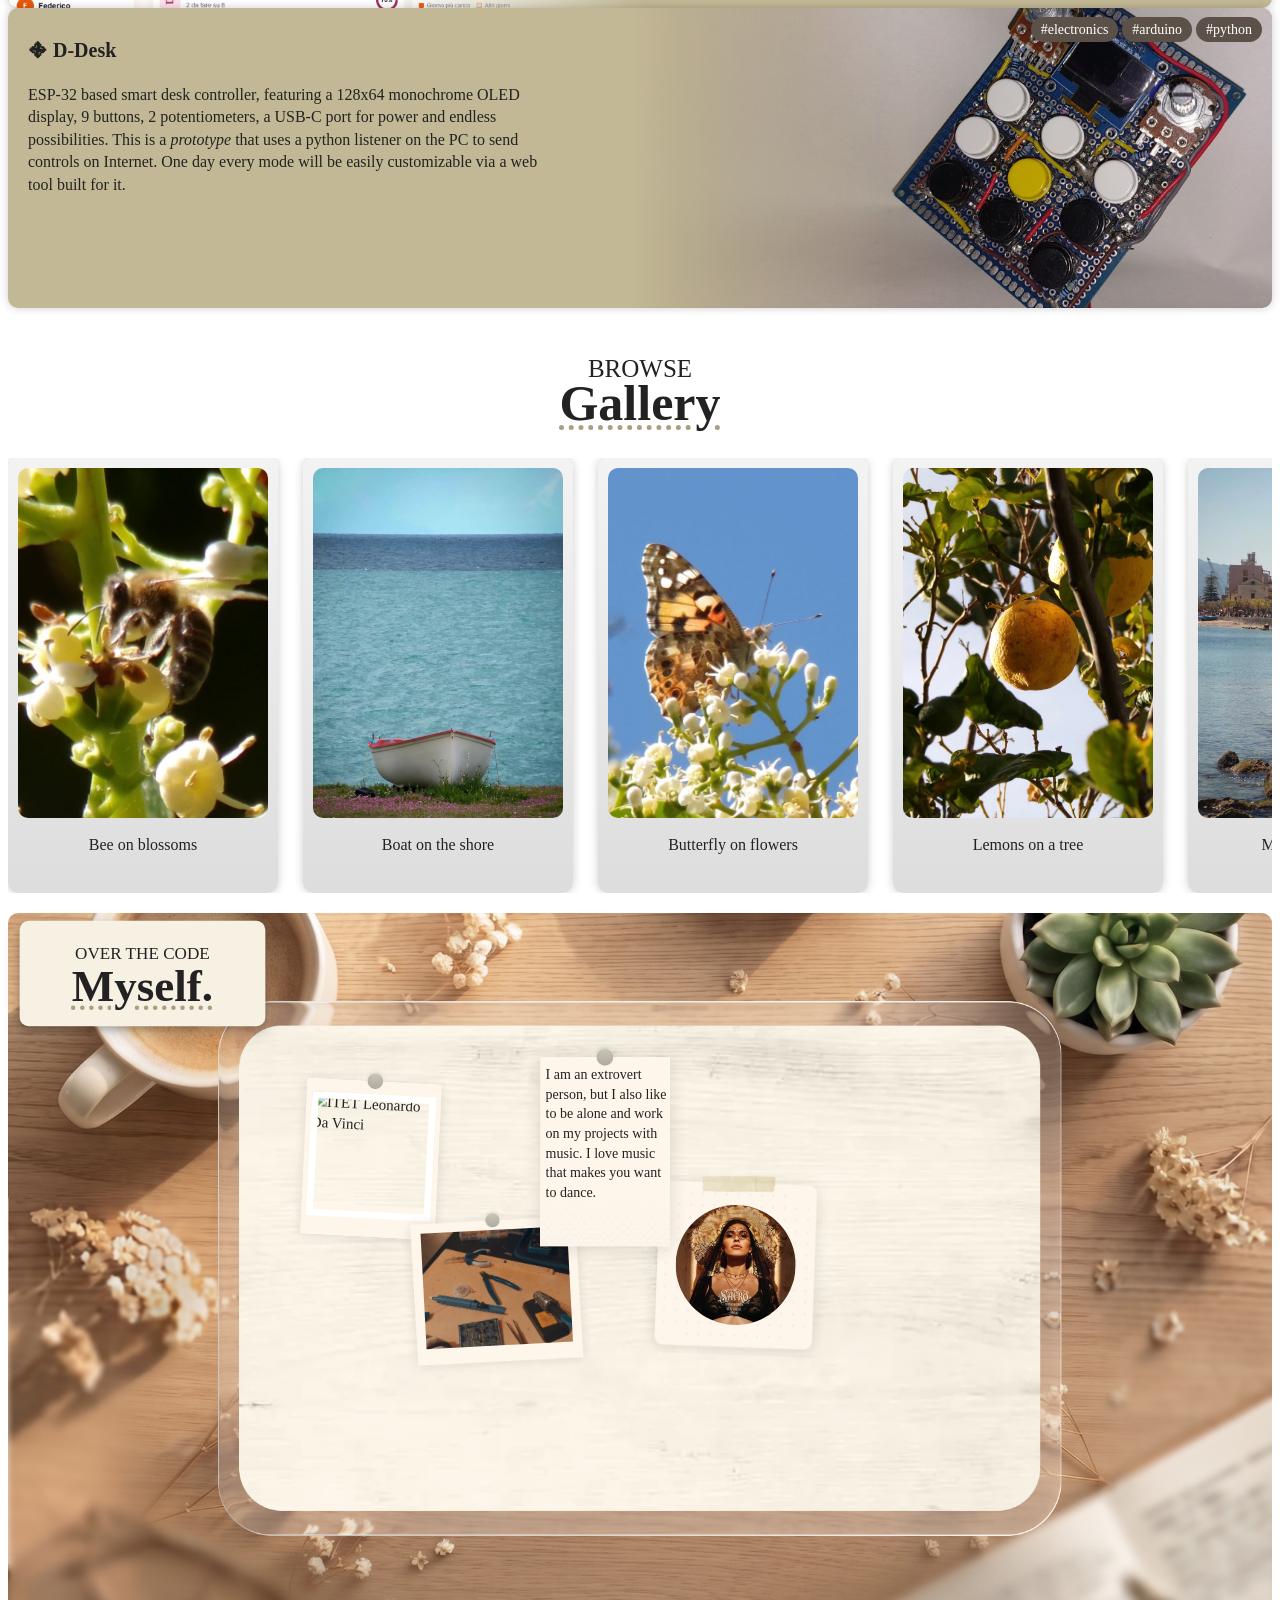
==== commit c2aadac7: "AI fixed some path issues" ====
--- a/index.html
+++ b/index.html
@@ -14,8 +14,8 @@
   <meta property="og:image" content="">
   <meta property="og:image:alt" content="">
 
-  <link rel="icon" href="/favicon.ico" sizes="any">
-  <link rel="icon" href="/icon.svg" type="image/svg+xml">
+  <link rel="icon" href="favicon.ico" sizes="any">
+  <link rel="icon" href="icon.svg" type="image/svg+xml">
   <link rel="apple-touch-icon" href="icon.png">
 
   <link rel="manifest" href="site.webmanifest">
@@ -150,7 +150,7 @@
             <h4>SACRO</h4>
             <p>Serena Brancale</p>
            </div>
-          <img src="/img/sacro.png" alt="Music Icon">
+          <img src="img/sacro.png" alt="Music Icon">
         </div>
         <div class="polaroid">
           <div class="polaroidoverlay">
@@ -164,7 +164,7 @@
             <h4>My workbench</h4>
             <p>Where the mind takes the lead.</p>
           </div>
-          <img src="/img/pianodilavoro.jpg" alt="Workbench">
+          <img src="img/pianodilavoro.jpg" alt="Workbench">
         </div>
         <div class="textbox">
           <p>I am an extrovert person, but I also like to be alone and work on my projects with music. I love music that makes you want to dance.</p>
--- a/css/style.css
+++ b/css/style.css
@@ -247,18 +247,20 @@
   display: flex;
   align-items: center;
   gap: 25px;
-  animation: scroll 30s linear infinite;
+  animation: gallery-scroll 30s linear infinite;
+  animation-play-state: running;
   width: max-content; /* impedisce al track di restringersi */
 }
 
-/* Si ferma all'hover */
-.gallery-cards:hover .track {
-  animation-play-state: paused;
-}
-
-@keyframes scroll {
+@media (hover: hover) and (pointer: fine) {
+  .gallery-cards:hover .track {
+    animation-play-state: paused;
+  }
+}
+
+@keyframes gallery-scroll {
   from { transform: translateX(0); }
-  to   { transform: translateX(-50%); }
+  to   { transform: translateX(calc(-50% - 12.5px)); }
 }
 
 .card {
